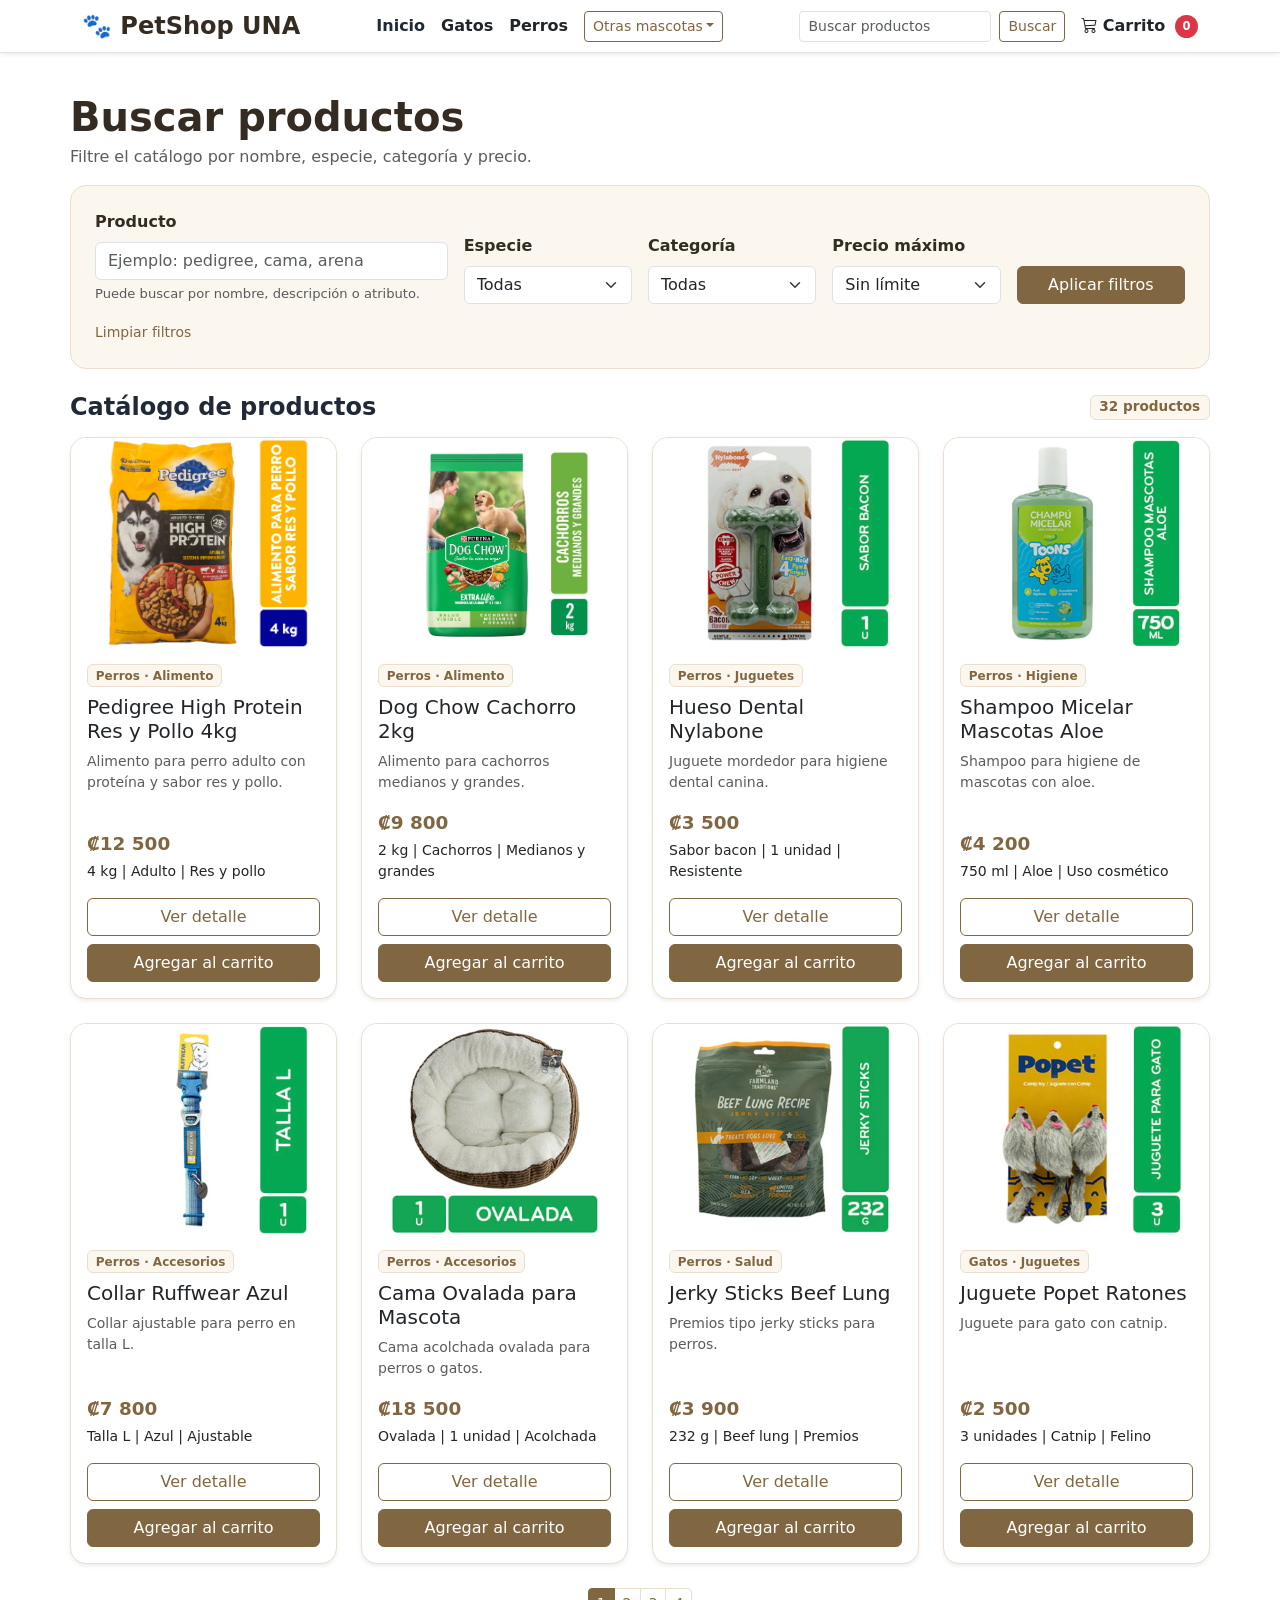
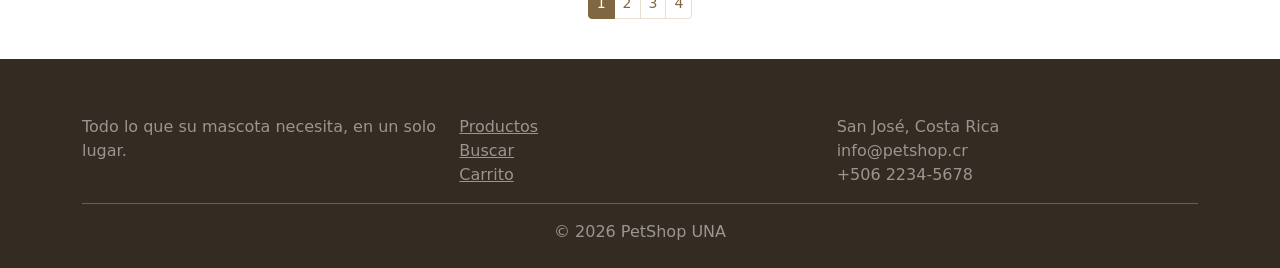
==== busqueda.html @ e930a2d9 "Add files via upload Create PetShop" ====
<!DOCTYPE html>
<html lang="es">
<head>
  <meta charset="utf-8">
  <meta name="viewport" content="width=device-width, initial-scale=1">
  <title>Búsqueda | PetShop UNA</title>
  <link href="https://cdn.jsdelivr.net/npm/bootstrap@5.3.3/dist/css/bootstrap.min.css" rel="stylesheet">
  <link href="assets/css/styles.css" rel="stylesheet">
  <link href="https://cdn.jsdelivr.net/npm/bootstrap-icons@1.11.3/font/bootstrap-icons.css" rel="stylesheet">
</head>
<body>
<header class="border-bottom bg-white sticky-top shadow-sm">
  <nav class="container py-2">
    <div class="d-flex align-items-center justify-content-between gap-3 flex-wrap">
      <a class="navbar-brand fw-bold fs-4 text-decoration-none" href="index.html">🐾 PetShop UNA</a>
      <div class="d-flex align-items-center gap-3 flex-wrap justify-content-center flex-grow-1">
        <a class="nav-link fw-semibold" href="index.html">Inicio</a>
        <a class="nav-link text-dark" href="productos.html?categoria=gatos">Gatos</a>
        <a class="nav-link text-dark" href="productos.html?categoria=perros">Perros</a>
        <div class="dropdown">
          <button class="btn btn-sm btn-outline-primary dropdown-toggle" type="button" data-bs-toggle="dropdown">Otras mascotas</button>
          <ul class="dropdown-menu">
            <li><a class="dropdown-item" href="productos.html?categoria=aves">Aves</a></li>
            <li><a class="dropdown-item" href="productos.html?categoria=peces">Peces</a></li>
            <li><a class="dropdown-item" href="productos.html?categoria=pequenas-especies">Pequeñas especies</a></li>
          </ul>
        </div>
      </div>
      <div class="d-flex align-items-center gap-3 flex-wrap">
        <form action="busqueda.html" method="get" class="d-flex">
          <input class="form-control form-control-sm me-2" name="q" type="search" placeholder="Buscar productos">
          <button class="btn btn-sm btn-outline-primary">Buscar</button>
        </form>
        <a class="nav-link text-dark position-relative" href="carrito.html">
          <i class="bi bi-cart3"></i> Carrito <span class="badge rounded-pill bg-danger cart-count">0</span>
        </a>
      </div>
    </div>
  </nav>
</header>

<main class="container section-space">
  <div class="mb-3">
    <h1 class="fw-bold mb-1">Buscar productos</h1>
    <p class="text-muted mb-0">
      Filtre el catálogo por nombre, especie, categoría y precio.
    </p>
  </div>

  <section class="search-panel rounded-4 p-3 p-md-4 mb-4">
    <form id="searchFilters" action="busqueda.html" method="get" class="row g-3 align-items-end">

      <div class="col-12 col-lg-4">
        <label for="q" class="form-label">Producto</label>
        <input id="q" class="form-control" type="search" name="q"
               placeholder="Ejemplo: pedigree, cama, arena">
        <div class="form-text">Puede buscar por nombre, descripción o atributo.</div>
      </div>

      <div class="col-12 col-md-6 col-lg-2">
        <label for="tipo" class="form-label">Especie</label>
        <select id="tipo" class="form-select" name="tipo">
          <option value="">Todas</option>
          <option value="perros">Perros</option>
          <option value="gatos">Gatos</option>
          <option value="aves">Aves</option>
          <option value="peces">Peces</option>
          <option value="pequenas-especies">Pequeñas especies</option>
        </select>
      </div>

      <div class="col-12 col-md-6 col-lg-2">
        <label for="categoria" class="form-label">Categoría</label>
        <select id="categoria" class="form-select" name="categoriaProducto">
          <option value="">Todas</option>
          <option value="alimento">Alimento</option>
          <option value="accesorios">Accesorios</option>
          <option value="juguetes">Juguetes</option>
          <option value="higiene">Higiene</option>
          <option value="salud">Salud</option>
        </select>
      </div>

      <div class="col-6 col-md-6 col-lg-2">
        <label for="precioMax" class="form-label">Precio máximo</label>
        <select id="precioMax" class="form-select" name="precioMax">
          <option value="">Sin límite</option>
          <option value="5000">Hasta ₡5.000</option>
          <option value="10000">Hasta ₡10.000</option>
          <option value="20000">Hasta ₡20.000</option>
          <option value="40000">Hasta ₡40.000</option>
        </select>
      </div>

      <div class="col-6 col-md-6 col-lg-2 d-grid">
        <button class="btn btn-primary" type="submit">
          Aplicar filtros
        </button>
      </div>

      <div class="col-12">
        <a href="busqueda.html" class="small text-decoration-none">Limpiar filtros</a>
      </div>
    </form>
  </section>

  <div class="d-flex justify-content-between align-items-center flex-wrap gap-2 mb-3">
    <h2 id="pageTitle" class="h4 fw-bold mb-0">Resultados simulados</h2>
    <span id="resultCount" class="badge badge-soft">0 productos</span>
  </div>

  <div id="productsGrid" class="row g-4"></div>
  <div id="paginationContainer" class="mt-4"></div>
</main>

<footer class="footer text-white mt-5 py-4">
  <div class="container">
    <div class="row g-3">
      <div class="col-md-4"><h5>PetShop UNA</h5><p class="text-white-50 mb-0">Todo lo que su mascota necesita, en un solo lugar.</p></div>
      <div class="col-md-4"><h5>Enlaces</h5><a class="d-block text-white-50" href="productos.html">Productos</a><a class="d-block text-white-50" href="busqueda.html">Buscar</a><a class="d-block text-white-50" href="carrito.html">Carrito</a></div>
      <div class="col-md-4"><h5>Contacto</h5><p class="text-white-50 mb-0">San José, Costa Rica<br>info@petshop.cr<br>+506 2234-5678</p></div>
    </div>
    <hr><p class="text-center text-white-50 mb-0">© 2026 PetShop UNA</p>
  </div>
</footer>

<div class="toast-container position-fixed bottom-0 end-0 p-3">
  <div id="liveToast" class="toast" role="alert">
    <div class="toast-header"><strong class="me-auto">PetShop UNA</strong><button type="button" class="btn-close" data-bs-dismiss="toast"></button></div>
    <div class="toast-body" id="toastMessage">Acción realizada correctamente.</div>
  </div>
</div>
<script src="https://cdn.jsdelivr.net/npm/bootstrap@5.3.3/dist/js/bootstrap.bundle.min.js"></script>
<script src="assets/js/app.js"></script>
</body>
</html>
---- assets/css/styles.css ----
:root{
  --ali-dark:#342b22;
  --ali-brown:#806741;
  --ali-gold:#b79a64;
  --ali-sand:#efe3cf;
  --ali-cream:#fbf7ef;
  --ali-line:#eadfce;
  --ali-success:#198754;
}
*{box-sizing:border-box}
body{background:#fff;color:#1f2937;font-family:system-ui,-apple-system,"Segoe UI",Roboto,Arial,sans-serif}
h1,h2,h3,h4,h5,.navbar-brand{color:var(--ali-dark)}
a{color:var(--ali-brown)}
.section-space{padding:2.5rem 0}
.nav-link{font-weight:600}
.nav-link:hover,.nav-link.active{color:var(--ali-gold)!important}
.btn-primary{background:var(--ali-brown);border-color:var(--ali-brown)}
.btn-primary:hover{background:var(--ali-dark);border-color:var(--ali-dark)}
.btn-outline-primary{border-color:var(--ali-brown);color:var(--ali-brown)}
.btn-outline-primary:hover{background:var(--ali-brown);border-color:var(--ali-brown);color:#fff}
.hero{background:linear-gradient(135deg,var(--ali-cream),#fff);border:1px solid var(--ali-line)}
.badge-soft{background:var(--ali-cream);color:var(--ali-brown);border:1px solid var(--ali-line)}
.category-card{display:block;text-align:center;text-decoration:none;color:var(--ali-dark);background:#fff;border:1px solid var(--ali-line);border-radius:1rem;padding:1rem;height:100%;box-shadow:0 8px 20px rgba(52,43,34,.06);transition:.2s}
.category-card:hover{transform:translateY(-3px);box-shadow:0 12px 24px rgba(52,43,34,.1);color:var(--ali-brown)}
.category-card img{height:120px;width:100%;object-fit:contain;margin-bottom:.75rem}
.product-card{border:1px solid var(--ali-line)!important;border-radius:1rem;overflow:hidden}
.product-img{height:210px;object-fit:contain;background:#fff}
.product-card .card-body{padding:1rem}
.price{color:var(--ali-brown);font-size:1.15rem;font-weight:800}
.cart-item{border:1px solid var(--ali-line);border-radius:1rem;background:#fff;box-shadow:0 8px 20px rgba(52,43,34,.06)}
.cart-img{width:170px;height:135px;object-fit:contain;background:var(--ali-cream);border-radius:.75rem}
.qty-btn{width:46px;height:42px;font-size:1.25rem;line-height:1}
.qty-value{min-width:60px;height:42px;display:inline-flex;align-items:center;justify-content:center;border-top:1px solid #ced4da;border-bottom:1px solid #ced4da}
.delete-btn{font-size:.9rem;color:#6c757d;text-decoration:underline;background:none;border:0;padding:0}
.delete-btn:hover{color:#b02a37}
.summary-card{border:1px solid var(--ali-line);border-radius:1rem;overflow:hidden;box-shadow:0 8px 20px rgba(52,43,34,.08)}
.summary-header,.checkout-header{background:var(--ali-brown);color:#fff}
.summary-line{display:flex;justify-content:space-between;gap:1rem;font-size:.95rem}
.summary-product{border-bottom:1px dashed var(--ali-line);padding:.5rem 0}
.form-card{border:1px solid var(--ali-line);border-radius:1rem;overflow:hidden;box-shadow:0 8px 20px rgba(52,43,34,.06)}
.form-text{font-size:.85rem}
.pagination .page-link{color:var(--ali-brown)}
.pagination .active .page-link{background:var(--ali-brown);border-color:var(--ali-brown)}
.footer{background:var(--ali-dark)}
.alert-pet{background:var(--ali-cream);border:1px solid var(--ali-line);color:var(--ali-dark)}
@media(max-width:768px){
  .cart-img{width:100%;height:180px}
  .cart-item .row{gap:.75rem}
  .section-space{padding:1.75rem 0}
}


/* --- Corrección carrito responsive --- */
.cart-item{
  overflow:hidden;
}

.cart-product-img-wrap{
  width:100%;
  background:var(--ali-cream);
  border-radius:.85rem;
  border:1px solid var(--ali-line);
  display:flex;
  align-items:center;
  justify-content:center;
  padding:.5rem;
}

.cart-img{
  width:100%;
  max-width:150px;
  height:125px;
  object-fit:contain;
  display:block;
  background:transparent;
  border-radius:.5rem;
}

.cart-title{
  line-height:1.25;
  margin-bottom:.35rem;
}

.cart-description{
  line-height:1.35;
  margin-bottom:.4rem;
}

.cart-total-price{
  white-space:nowrap;
}

.cart-actions{
  min-width:160px;
}

.summary-product{
  display:flex;
  justify-content:space-between;
  align-items:flex-start;
  gap:.75rem;
  padding:.65rem 0;
  border-bottom:1px dashed var(--ali-line);
}

.summary-product-name{
  font-weight:700;
  line-height:1.25;
  color:var(--ali-dark);
}

.summary-product-meta{
  font-size:.82rem;
  color:#6c757d;
}

.summary-product-total{
  font-weight:800;
  color:var(--ali-brown);
  white-space:nowrap;
}

.summary-totals{
  margin-top:.75rem;
}

@media(max-width:991.98px){
  .summary-card{
    position:static!important;
  }
}

@media(max-width:767.98px){
  .cart-item{
    padding:1rem!important;
  }

  .cart-product-img-wrap{
    margin-bottom:.75rem;
  }

  .cart-img{
    max-width:190px;
    height:160px;
  }

  .cart-actions{
    width:100%;
  }

  .cart-actions .d-inline-flex{
    width:100%;
  }

  .qty-btn{
    flex:0 0 52px;
  }

  .qty-value{
    flex:1;
  }

  .cart-total-block{
    display:flex;
    justify-content:space-between;
    align-items:center;
    border-top:1px solid var(--ali-line);
    padding-top:.75rem;
    margin-top:.75rem;
  }

  .delete-btn{
    margin-top:.75rem;
  }
}

@media(max-width:575.98px){
  .summary-product{
    flex-direction:column;
    gap:.25rem;
  }

  .summary-product-total{
    align-self:flex-end;
  }
}


/* Corrección contador navbar */
.cart-count{
  display:inline-flex;
  align-items:center;
  justify-content:center;
  min-width:1.45rem;
  height:1.45rem;
  font-size:.72rem;
  vertical-align:middle;
  margin-left:.25rem;
}


/* --- Corrección resumen checkout --- */
.checkout-summary-list{
  max-height:420px;
  overflow:auto;
  padding-right:.25rem;
}

.checkout-summary-item{
  display:flex;
  justify-content:space-between;
  align-items:flex-start;
  gap:.75rem;
  padding:.75rem 0;
  border-bottom:1px dashed var(--ali-line);
}

.checkout-summary-img{
  width:54px;
  height:54px;
  object-fit:contain;
  background:var(--ali-cream);
  border:1px solid var(--ali-line);
  border-radius:.6rem;
  flex:0 0 auto;
}

.checkout-summary-item .summary-product-name{
  font-size:.92rem;
}

.checkout-summary-item .summary-product-total{
  font-size:.95rem;
  min-width:72px;
  text-align:right;
}

@media(max-width:991.98px){
  .checkout-summary-list{
    max-height:none;
    overflow:visible;
  }
}

@media(max-width:575.98px){
  .checkout-summary-item{
    flex-direction:column;
  }

  .checkout-summary-item .summary-product-total{
    width:100%;
    text-align:right;
  }
}


/* --- Checkout mobile optimizado --- */
.checkout-summary-card{
  top:5.25rem;
}

.checkout-form .form-card{
  margin-bottom:1rem;
}

.checkout-actions{
  margin-top:.5rem;
}

@media(max-width:991.98px){
  .checkout-summary-card{
    position:static!important;
  }

  .checkout-summary-card .summary-header,
  .form-card .checkout-header{
    padding:.85rem 1rem!important;
  }

  .checkout-summary-card h4,
  .form-card h4{
    font-size:1.05rem;
  }
}

@media(max-width:767.98px){
  main.container.section-space{
    padding-top:1.25rem;
    padding-bottom:1.5rem;
  }

  .checkout-form .form-card,
  .checkout-summary-card{
    border-radius:.85rem;
  }

  .checkout-form label{
    font-weight:600;
  }

  .checkout-form .form-control,
  .checkout-form .form-select{
    min-height:44px;
  }

  .checkout-actions .btn{
    width:100%;
  }

  .summary-line{
    font-size:.95rem;
  }
}

@media(max-width:575.98px){
  .checkout-summary-list{
    max-height:none;
  }

  .checkout-summary-item{
    padding:.65rem 0;
  }

  .summary-product-name{
    font-size:.9rem;
  }

  .summary-product-meta{
    font-size:.78rem;
  }

  .checkout-actions{
    position:sticky;
    bottom:0;
    background:#fff;
    padding:.75rem 0;
    border-top:1px solid var(--ali-line);
    z-index:10;
  }
}


/* --- Ajustes UX V20 --- */
html,
body{
  min-height:100%;
}

body{
  min-height:100vh;
  display:flex;
  flex-direction:column;
}

main{
  flex:1 0 auto;
}

.footer{
  margin-top:auto!important;
}

.hero{
  padding-top:2rem!important;
  padding-bottom:2rem!important;
}

@media(max-width:767.98px){
  .hero{
    padding:1.25rem!important;
  }

  .hero .display-5{
    font-size:2rem;
  }
}


/* --- Mejoras V21: formularios y paginación --- */
.offer-strip{
  display:inline-flex;
  align-items:center;
  gap:.4rem;
  background:var(--ali-cream);
  border:1px solid var(--ali-line);
  color:var(--ali-dark);
  padding:.65rem .85rem;
  border-radius:999px;
  font-size:.95rem;
}

fieldset{
  margin:0;
}

.form-label{
  font-weight:600;
}

.form-card .form-text{
  color:#6c757d;
}

.pagination .page-link{
  border-color:var(--ali-line);
}

.pagination .page-item.active .page-link{
  background:var(--ali-brown);
  border-color:var(--ali-brown);
  color:#fff;
}

.checkout-summary-list{
  max-height:none;
  overflow:visible;
}

.checkout-summary-img{
  display:none!important;
}

@media(max-width:575.98px){
  .offer-strip{
    border-radius:.85rem;
    width:100%;
  }

  #paginationContainer .pagination{
    flex-wrap:wrap;
    gap:.25rem;
  }
}


/* --- V22: portada y validaciones de formulario --- */
.hero-image-wrapper{
  position:relative;
  background:linear-gradient(135deg, var(--ali-cream), #fff);
  border-radius:1.5rem;
  overflow:hidden;
  min-height:320px;
  display:flex;
  align-items:flex-end;
  justify-content:center;
}

.hero-pet-img{
  max-height:430px;
  width:auto;
  object-fit:contain;
  filter:drop-shadow(0 18px 28px rgba(52,43,34,.16));
}

.was-validated .form-control:invalid,
.was-validated .form-select:invalid,
.was-validated .form-check-input:invalid{
  border-color:#dc3545;
}

.was-validated .form-control:valid,
.was-validated .form-select:valid{
  border-color:#198754;
}

.checkout-form .invalid-feedback{
  font-size:.82rem;
}

@media(max-width:991.98px){
  .hero-image-wrapper{
    min-height:260px;
  }

  .hero-pet-img{
    max-height:320px;
  }
}

@media(max-width:575.98px){
  .hero-image-wrapper{
    min-height:220px;
  }

  .hero-pet-img{
    max-height:270px;
  }
}


/* --- V23: búsqueda y filtros simples --- */
.search-panel{
  background:var(--ali-cream);
  border:1px solid var(--ali-line);
}

.search-panel .form-label{
  font-weight:700;
  color:var(--ali-dark);
}

.search-panel .form-text{
  font-size:.82rem;
}

#resultCount{
  font-size:.85rem;
}

@media(max-width:575.98px){
  .search-panel{
    padding:1rem!important;
  }

  .search-panel .btn{
    width:100%;
  }
}
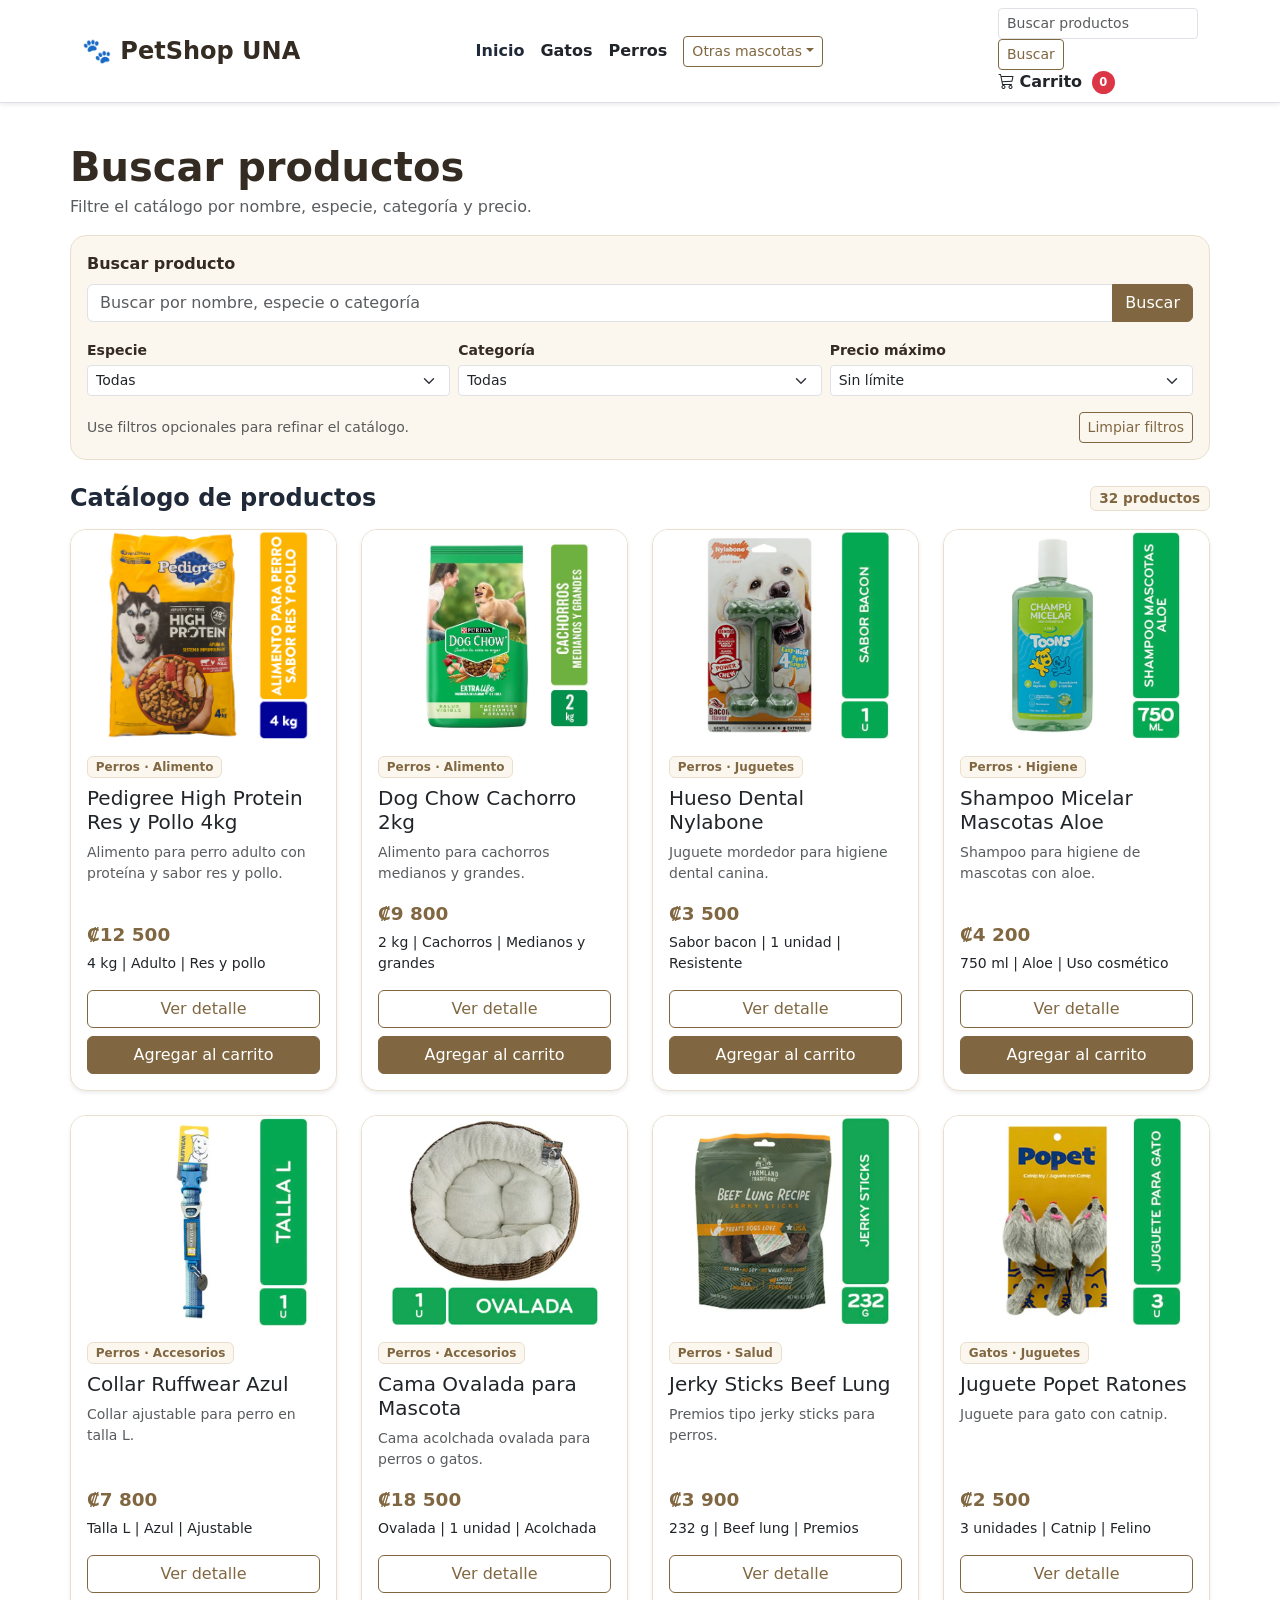
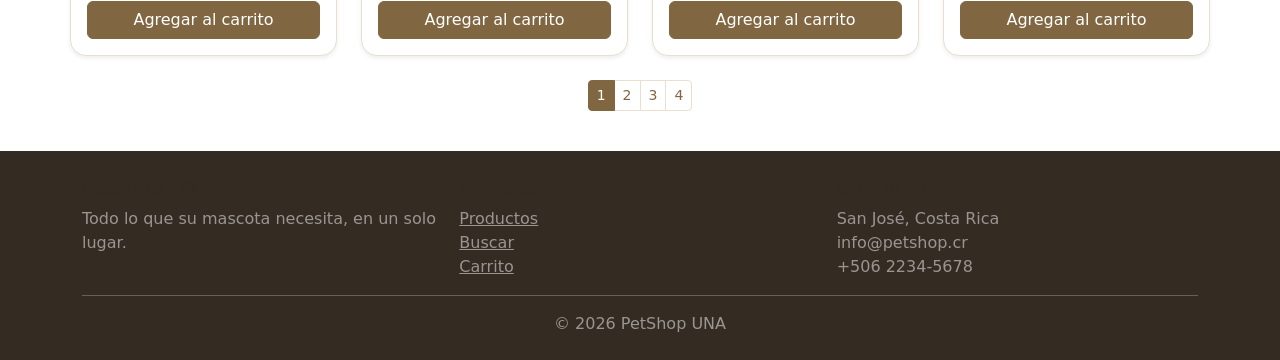
==== commit 3fec03c4: "Refactor header and search form in busqueda.html" ====
--- a/busqueda.html
+++ b/busqueda.html
@@ -1,5 +1,6 @@
 <!DOCTYPE html>
 <html lang="es">
+
 <head>
   <meta charset="utf-8">
   <meta name="viewport" content="width=device-width, initial-scale=1">
@@ -8,129 +9,154 @@
   <link href="assets/css/styles.css" rel="stylesheet">
   <link href="https://cdn.jsdelivr.net/npm/bootstrap-icons@1.11.3/font/bootstrap-icons.css" rel="stylesheet">
 </head>
+
 <body>
-<header class="border-bottom bg-white sticky-top shadow-sm">
-  <nav class="container py-2">
-    <div class="d-flex align-items-center justify-content-between gap-3 flex-wrap">
-      <a class="navbar-brand fw-bold fs-4 text-decoration-none" href="index.html">🐾 PetShop UNA</a>
-      <div class="d-flex align-items-center gap-3 flex-wrap justify-content-center flex-grow-1">
-        <a class="nav-link fw-semibold" href="index.html">Inicio</a>
-        <a class="nav-link text-dark" href="productos.html?categoria=gatos">Gatos</a>
-        <a class="nav-link text-dark" href="productos.html?categoria=perros">Perros</a>
-        <div class="dropdown">
-          <button class="btn btn-sm btn-outline-primary dropdown-toggle" type="button" data-bs-toggle="dropdown">Otras mascotas</button>
-          <ul class="dropdown-menu">
-            <li><a class="dropdown-item" href="productos.html?categoria=aves">Aves</a></li>
-            <li><a class="dropdown-item" href="productos.html?categoria=peces">Peces</a></li>
-            <li><a class="dropdown-item" href="productos.html?categoria=pequenas-especies">Pequeñas especies</a></li>
-          </ul>
+  <header class="border-bottom bg-white sticky-top shadow-sm">
+    <nav class="container py-2">
+      <div class="d-flex align-items-center justify-content-between gap-3 flex-wrap">
+        <a class="navbar-brand fw-bold fs-4 text-decoration-none" href="index.html">🐾 PetShop UNA</a>
+        <div class="d-flex align-items-center gap-3 flex-wrap justify-content-center flex-grow-1">
+          <a class="nav-link fw-semibold" href="index.html">Inicio</a>
+          <a class="nav-link text-dark" href="productos.html?categoria=gatos">Gatos</a>
+          <a class="nav-link text-dark" href="productos.html?categoria=perros">Perros</a>
+          <div class="dropdown">
+            <button class="btn btn-sm btn-outline-primary dropdown-toggle" type="button" data-bs-toggle="dropdown">Otras
+              mascotas</button>
+            <ul class="dropdown-menu">
+              <li><a class="dropdown-item" href="productos.html?categoria=aves">Aves</a></li>
+              <li><a class="dropdown-item" href="productos.html?categoria=peces">Peces</a></li>
+              <li><a class="dropdown-item" href="productos.html?categoria=pequenas-especies">Pequeñas especies</a></li>
+            </ul>
+          </div>
+        </div>
+        <div class="navbar-actions">
+          <form action="busqueda.html" method="get" class="search-form">
+            <input class="form-control form-control-sm me-2" name="q" type="search" placeholder="Buscar productos">
+            <button class="btn btn-sm btn-outline-primary">Buscar</button>
+          </form>
+          <a class="nav-link text-dark position-relative cart-link" href="carrito.html">
+            <i class="bi bi-cart3"></i>
+            <span class="cart-text">Carrito</span>
+            <span class="badge rounded-pill bg-danger cart-count">0</span>
+          </a>
         </div>
       </div>
-      <div class="d-flex align-items-center gap-3 flex-wrap">
-        <form action="busqueda.html" method="get" class="d-flex">
-          <input class="form-control form-control-sm me-2" name="q" type="search" placeholder="Buscar productos">
-          <button class="btn btn-sm btn-outline-primary">Buscar</button>
-        </form>
-        <a class="nav-link text-dark position-relative" href="carrito.html">
-          <i class="bi bi-cart3"></i> Carrito <span class="badge rounded-pill bg-danger cart-count">0</span>
-        </a>
+    </nav>
+  </header>
+
+  <main class="container section-space">
+    <div class="mb-3">
+      <h1 class="fw-bold mb-1">Buscar productos</h1>
+      <p class="text-muted mb-0">
+        Filtre el catálogo por nombre, especie, categoría y precio.
+      </p>
+    </div>
+
+    <section class="search-panel rounded-4 p-3 mb-4">
+      <form id="searchFilters" action="busqueda.html" method="get">
+
+        <label for="q" class="form-label fw-semibold">Buscar producto</label>
+
+        <div class="input-group mb-3">
+          <input id="q" class="form-control" type="search" name="q"
+            placeholder="Buscar por nombre, especie o categoría">
+          <button class="btn btn-primary" type="submit">
+            Buscar
+          </button>
+        </div>
+
+        <div class="row g-2 align-items-end">
+
+          <div class="col-12 col-md-4">
+            <label for="tipo" class="form-label small mb-1">Especie</label>
+            <select id="tipo" class="form-select form-select-sm" name="tipo">
+              <option value="">Todas</option>
+              <option value="perros">Perros</option>
+              <option value="gatos">Gatos</option>
+              <option value="aves">Aves</option>
+              <option value="peces">Peces</option>
+              <option value="pequenas-especies">Pequeñas especies</option>
+            </select>
+          </div>
+
+          <div class="col-12 col-md-4">
+            <label for="categoria" class="form-label small mb-1">Categoría</label>
+            <select id="categoria" class="form-select form-select-sm" name="categoriaProducto">
+              <option value="">Todas</option>
+              <option value="alimento">Alimento</option>
+              <option value="accesorios">Accesorios</option>
+              <option value="juguetes">Juguetes</option>
+              <option value="higiene">Higiene</option>
+              <option value="salud">Salud</option>
+            </select>
+          </div>
+
+          <div class="col-12 col-md-4">
+            <label for="precioMax" class="form-label small mb-1">Precio máximo</label>
+            <select id="precioMax" class="form-select form-select-sm" name="precioMax">
+              <option value="">Sin límite</option>
+              <option value="5000">Hasta ₡5.000</option>
+              <option value="10000">Hasta ₡10.000</option>
+              <option value="20000">Hasta ₡20.000</option>
+              <option value="40000">Hasta ₡40.000</option>
+            </select>
+          </div>
+
+        </div>
+
+        <div class="d-flex justify-content-between align-items-center flex-wrap gap-2 mt-3">
+          <small class="text-muted">
+            Use filtros opcionales para refinar el catálogo.
+          </small>
+
+          <a href="busqueda.html" class="btn btn-sm btn-outline-primary">
+            Limpiar filtros
+          </a>
+        </div>
+
+      </form>
+    </section>
+
+    <div class="d-flex justify-content-between align-items-center flex-wrap gap-2 mb-3">
+      <h2 id="pageTitle" class="h4 fw-bold mb-0">Resultados simulados</h2>
+      <span id="resultCount" class="badge badge-soft">0 productos</span>
+    </div>
+
+    <div id="productsGrid" class="row g-4"></div>
+    <div id="paginationContainer" class="mt-4"></div>
+  </main>
+
+  <footer class="footer text-white mt-5 py-4">
+    <div class="container">
+      <div class="row g-3">
+        <div class="col-md-4">
+          <h5>PetShop UNA</h5>
+          <p class="text-white-50 mb-0">Todo lo que su mascota necesita, en un solo lugar.</p>
+        </div>
+        <div class="col-md-4">
+          <h5>Enlaces</h5><a class="d-block text-white-50" href="productos.html">Productos</a><a
+            class="d-block text-white-50" href="busqueda.html">Buscar</a><a class="d-block text-white-50"
+            href="carrito.html">Carrito</a>
+        </div>
+        <div class="col-md-4">
+          <h5>Contacto</h5>
+          <p class="text-white-50 mb-0">San José, Costa Rica<br>info@petshop.cr<br>+506 2234-5678</p>
+        </div>
       </div>
+      <hr>
+      <p class="text-center text-white-50 mb-0">© 2026 PetShop UNA</p>
     </div>
-  </nav>
-</header>
+  </footer>
 
-<main class="container section-space">
-  <div class="mb-3">
-    <h1 class="fw-bold mb-1">Buscar productos</h1>
-    <p class="text-muted mb-0">
-      Filtre el catálogo por nombre, especie, categoría y precio.
-    </p>
+  <div class="toast-container position-fixed bottom-0 end-0 p-3">
+    <div id="liveToast" class="toast" role="alert">
+      <div class="toast-header"><strong class="me-auto">PetShop UNA</strong><button type="button" class="btn-close"
+          data-bs-dismiss="toast"></button></div>
+      <div class="toast-body" id="toastMessage">Acción realizada correctamente.</div>
+    </div>
   </div>
+  <script src="https://cdn.jsdelivr.net/npm/bootstrap@5.3.3/dist/js/bootstrap.bundle.min.js"></script>
+  <script src="assets/js/app.js"></script>
+</body>
 
-  <section class="search-panel rounded-4 p-3 p-md-4 mb-4">
-    <form id="searchFilters" action="busqueda.html" method="get" class="row g-3 align-items-end">
-
-      <div class="col-12 col-lg-4">
-        <label for="q" class="form-label">Producto</label>
-        <input id="q" class="form-control" type="search" name="q"
-               placeholder="Ejemplo: pedigree, cama, arena">
-        <div class="form-text">Puede buscar por nombre, descripción o atributo.</div>
-      </div>
-
-      <div class="col-12 col-md-6 col-lg-2">
-        <label for="tipo" class="form-label">Especie</label>
-        <select id="tipo" class="form-select" name="tipo">
-          <option value="">Todas</option>
-          <option value="perros">Perros</option>
-          <option value="gatos">Gatos</option>
-          <option value="aves">Aves</option>
-          <option value="peces">Peces</option>
-          <option value="pequenas-especies">Pequeñas especies</option>
-        </select>
-      </div>
-
-      <div class="col-12 col-md-6 col-lg-2">
-        <label for="categoria" class="form-label">Categoría</label>
-        <select id="categoria" class="form-select" name="categoriaProducto">
-          <option value="">Todas</option>
-          <option value="alimento">Alimento</option>
-          <option value="accesorios">Accesorios</option>
-          <option value="juguetes">Juguetes</option>
-          <option value="higiene">Higiene</option>
-          <option value="salud">Salud</option>
-        </select>
-      </div>
-
-      <div class="col-6 col-md-6 col-lg-2">
-        <label for="precioMax" class="form-label">Precio máximo</label>
-        <select id="precioMax" class="form-select" name="precioMax">
-          <option value="">Sin límite</option>
-          <option value="5000">Hasta ₡5.000</option>
-          <option value="10000">Hasta ₡10.000</option>
-          <option value="20000">Hasta ₡20.000</option>
-          <option value="40000">Hasta ₡40.000</option>
-        </select>
-      </div>
-
-      <div class="col-6 col-md-6 col-lg-2 d-grid">
-        <button class="btn btn-primary" type="submit">
-          Aplicar filtros
-        </button>
-      </div>
-
-      <div class="col-12">
-        <a href="busqueda.html" class="small text-decoration-none">Limpiar filtros</a>
-      </div>
-    </form>
-  </section>
-
-  <div class="d-flex justify-content-between align-items-center flex-wrap gap-2 mb-3">
-    <h2 id="pageTitle" class="h4 fw-bold mb-0">Resultados simulados</h2>
-    <span id="resultCount" class="badge badge-soft">0 productos</span>
-  </div>
-
-  <div id="productsGrid" class="row g-4"></div>
-  <div id="paginationContainer" class="mt-4"></div>
-</main>
-
-<footer class="footer text-white mt-5 py-4">
-  <div class="container">
-    <div class="row g-3">
-      <div class="col-md-4"><h5>PetShop UNA</h5><p class="text-white-50 mb-0">Todo lo que su mascota necesita, en un solo lugar.</p></div>
-      <div class="col-md-4"><h5>Enlaces</h5><a class="d-block text-white-50" href="productos.html">Productos</a><a class="d-block text-white-50" href="busqueda.html">Buscar</a><a class="d-block text-white-50" href="carrito.html">Carrito</a></div>
-      <div class="col-md-4"><h5>Contacto</h5><p class="text-white-50 mb-0">San José, Costa Rica<br>info@petshop.cr<br>+506 2234-5678</p></div>
-    </div>
-    <hr><p class="text-center text-white-50 mb-0">© 2026 PetShop UNA</p>
-  </div>
-</footer>
-
-<div class="toast-container position-fixed bottom-0 end-0 p-3">
-  <div id="liveToast" class="toast" role="alert">
-    <div class="toast-header"><strong class="me-auto">PetShop UNA</strong><button type="button" class="btn-close" data-bs-dismiss="toast"></button></div>
-    <div class="toast-body" id="toastMessage">Acción realizada correctamente.</div>
-  </div>
-</div>
-<script src="https://cdn.jsdelivr.net/npm/bootstrap@5.3.3/dist/js/bootstrap.bundle.min.js"></script>
-<script src="assets/js/app.js"></script>
-</body>
 </html>
--- a/assets/css/styles.css
+++ b/assets/css/styles.css
@@ -517,3 +517,32 @@
     width:100%;
   }
 }
+.category-scroll{
+  display:grid;
+  grid-template-columns:repeat(5, 1fr);
+  gap:1rem;
+}
+
+@media(max-width:767.98px){
+  .category-scroll{
+    display:flex;
+    overflow-x:auto;
+    gap:.75rem;
+    padding-bottom:.75rem;
+    scroll-snap-type:x mandatory;
+  }
+
+  .category-scroll .category-card{
+    min-width:150px;
+    scroll-snap-align:start;
+  }
+
+  .category-scroll::-webkit-scrollbar{
+    height:6px;
+  }
+
+  .category-scroll::-webkit-scrollbar-thumb{
+    background:var(--ali-line);
+    border-radius:999px;
+  }
+}
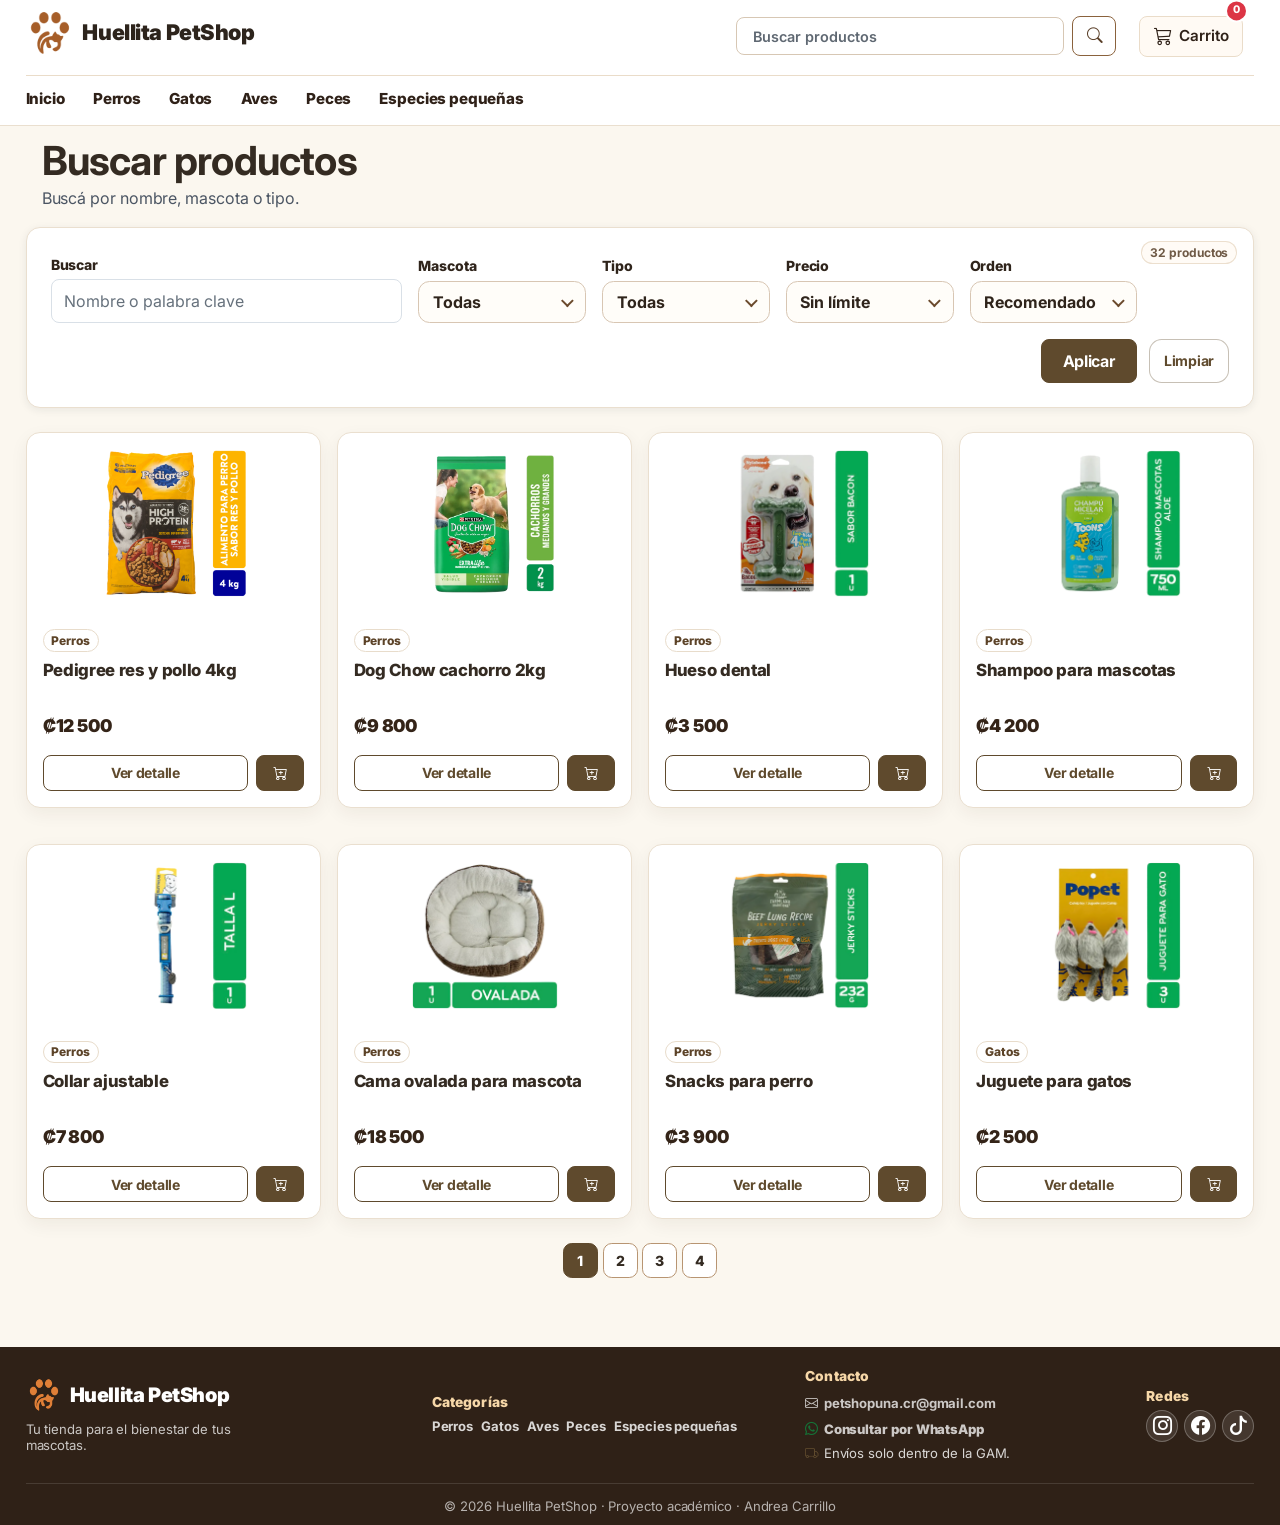
==== commit 866ff00f: "actualizacion de .htmls" ====
--- a/busqueda.html
+++ b/busqueda.html
@@ -4,159 +4,105 @@
 <head>
   <meta charset="utf-8">
   <meta name="viewport" content="width=device-width, initial-scale=1">
-  <title>Búsqueda | PetShop UNA</title>
+  <title>Buscar productos | Huellita PetShop</title>
   <link href="https://cdn.jsdelivr.net/npm/bootstrap@5.3.3/dist/css/bootstrap.min.css" rel="stylesheet">
+  <link href="https://cdn.jsdelivr.net/npm/bootstrap-icons@1.11.3/font/bootstrap-icons.css" rel="stylesheet">
   <link href="assets/css/styles.css" rel="stylesheet">
-  <link href="https://cdn.jsdelivr.net/npm/bootstrap-icons@1.11.3/font/bootstrap-icons.css" rel="stylesheet">
+  <link rel="icon" type="image/png" href="assets/img/favicon-petshop.png">
 </head>
 
-<body>
-  <header class="border-bottom bg-white sticky-top shadow-sm">
-    <nav class="container py-2">
-      <div class="d-flex align-items-center justify-content-between gap-3 flex-wrap">
-        <a class="navbar-brand fw-bold fs-4 text-decoration-none" href="index.html">🐾 PetShop UNA</a>
-        <div class="d-flex align-items-center gap-3 flex-wrap justify-content-center flex-grow-1">
-          <a class="nav-link fw-semibold" href="index.html">Inicio</a>
-          <a class="nav-link text-dark" href="productos.html?categoria=gatos">Gatos</a>
-          <a class="nav-link text-dark" href="productos.html?categoria=perros">Perros</a>
-          <div class="dropdown">
-            <button class="btn btn-sm btn-outline-primary dropdown-toggle" type="button" data-bs-toggle="dropdown">Otras
-              mascotas</button>
-            <ul class="dropdown-menu">
-              <li><a class="dropdown-item" href="productos.html?categoria=aves">Aves</a></li>
-              <li><a class="dropdown-item" href="productos.html?categoria=peces">Peces</a></li>
-              <li><a class="dropdown-item" href="productos.html?categoria=pequenas-especies">Pequeñas especies</a></li>
-            </ul>
+<body class="pagina-interna">
+    <!-- Página: busqueda.html -->
+  <div data-component="site-header"></div>
+  <main class="container section-space">
+    <div class="mb-3 encabezado-pagina">
+      <h1 class="fw-bold mb-1">Buscar productos</h1>
+      <p class="text-muted mb-0">Buscá por nombre, mascota o tipo.</p>
+    </div>
+    <section aria-labelledby="searchPanelTitle" class="search-panel rounded-4 p-3 p-md-4 mb-4">
+      <h2 class="visually-hidden" id="searchPanelTitle">Búsqueda y filtros</h2>
+      <form action="busqueda.html" id="searchFilters" method="get">
+        <div class="search-panel-head">
+          <span class="badge badge-soft" id="resultCount">0 productos</span>
+          <button aria-controls="searchFiltersCollapse" aria-expanded="false"
+            class="btn btn-outline-primary filter-toggle-btn d-lg-none" data-bs-target="#searchFiltersCollapse"
+            data-bs-toggle="collapse" type="button">
+            <i aria-hidden="true" class="bi bi-sliders"></i>
+            Filtros
+          </button>
+        </div>
+        <div class="collapse filter-collapse mt-3 d-lg-block" id="searchFiltersCollapse">
+          <div class="search-filter-stack row g-3 align-items-end">
+            <div class="col-12 col-lg-4">
+              <label class="form-label small mb-1" for="q">Buscar</label>
+              <input class="form-control" id="q" name="q" placeholder="Nombre o palabra clave" type="search" />
+            </div>
+            <div class="col-12 col-sm-6 col-lg-2">
+              <label class="form-label small mb-1" for="tipo">Mascota</label>
+              <select class="form-select form-select-sm" id="tipo" name="tipo">
+                <option value="">Todas</option>
+                <option value="perros">Perros</option>
+                <option value="gatos">Gatos</option>
+                <option value="aves">Aves</option>
+                <option value="peces">Peces</option>
+                <option value="roedores">Especies pequeñas</option>
+              </select>
+            </div>
+            <div class="col-12 col-sm-6 col-lg-2">
+              <label class="form-label small mb-1" for="categoria">Tipo</label>
+              <select class="form-select form-select-sm" id="categoria" name="categoriaProducto">
+                <option value="">Todas</option>
+                <option value="alimento">Alimento</option>
+                <option value="accesorios">Accesorios</option>
+                <option value="juguetes">Juguetes</option>
+                <option value="higiene">Higiene</option>
+                <option value="salud">Salud</option>
+              </select>
+            </div>
+            <div class="col-12 col-sm-6 col-lg-2">
+              <label class="form-label small mb-1" for="precioMax">Precio</label>
+              <select class="form-select form-select-sm" id="precioMax" name="precioMax">
+                <option value="">Sin límite</option>
+                <option value="5000">Hasta ₡5.000</option>
+                <option value="10000">Hasta ₡10.000</option>
+                <option value="20000">Hasta ₡20.000</option>
+                <option value="40000">Hasta ₡40.000</option>
+              </select>
+            </div>
+            <div class="col-12 col-sm-6 col-lg-2">
+              <label class="form-label small mb-1" for="orden">Orden</label>
+              <select class="form-select form-select-sm" id="orden" name="orden">
+                <option value="recomendado">Recomendado</option>
+                <option value="precio-asc">Precio menor</option>
+                <option value="precio-desc">Precio mayor</option>
+                <option value="nombre-asc">Nombre A-Z</option>
+              </select>
+            </div>
+          </div>
+          <div class="search-filter-actions">
+            <button class="btn btn-primary search-apply-btn" type="submit">Aplicar</button>
+            <a class="btn search-clear-btn" href="busqueda.html">Limpiar</a>
           </div>
         </div>
-        <div class="navbar-actions">
-          <form action="busqueda.html" method="get" class="search-form">
-            <input class="form-control form-control-sm me-2" name="q" type="search" placeholder="Buscar productos">
-            <button class="btn btn-sm btn-outline-primary">Buscar</button>
-          </form>
-          <a class="nav-link text-dark position-relative cart-link" href="carrito.html">
-            <i class="bi bi-cart3"></i>
-            <span class="cart-text">Carrito</span>
-            <span class="badge rounded-pill bg-danger cart-count">0</span>
-          </a>
-        </div>
-      </div>
-    </nav>
-  </header>
-
-  <main class="container section-space">
-    <div class="mb-3">
-      <h1 class="fw-bold mb-1">Buscar productos</h1>
-      <p class="text-muted mb-0">
-        Filtre el catálogo por nombre, especie, categoría y precio.
-      </p>
-    </div>
-
-    <section class="search-panel rounded-4 p-3 mb-4">
-      <form id="searchFilters" action="busqueda.html" method="get">
-
-        <label for="q" class="form-label fw-semibold">Buscar producto</label>
-
-        <div class="input-group mb-3">
-          <input id="q" class="form-control" type="search" name="q"
-            placeholder="Buscar por nombre, especie o categoría">
-          <button class="btn btn-primary" type="submit">
-            Buscar
-          </button>
-        </div>
-
-        <div class="row g-2 align-items-end">
-
-          <div class="col-12 col-md-4">
-            <label for="tipo" class="form-label small mb-1">Especie</label>
-            <select id="tipo" class="form-select form-select-sm" name="tipo">
-              <option value="">Todas</option>
-              <option value="perros">Perros</option>
-              <option value="gatos">Gatos</option>
-              <option value="aves">Aves</option>
-              <option value="peces">Peces</option>
-              <option value="pequenas-especies">Pequeñas especies</option>
-            </select>
-          </div>
-
-          <div class="col-12 col-md-4">
-            <label for="categoria" class="form-label small mb-1">Categoría</label>
-            <select id="categoria" class="form-select form-select-sm" name="categoriaProducto">
-              <option value="">Todas</option>
-              <option value="alimento">Alimento</option>
-              <option value="accesorios">Accesorios</option>
-              <option value="juguetes">Juguetes</option>
-              <option value="higiene">Higiene</option>
-              <option value="salud">Salud</option>
-            </select>
-          </div>
-
-          <div class="col-12 col-md-4">
-            <label for="precioMax" class="form-label small mb-1">Precio máximo</label>
-            <select id="precioMax" class="form-select form-select-sm" name="precioMax">
-              <option value="">Sin límite</option>
-              <option value="5000">Hasta ₡5.000</option>
-              <option value="10000">Hasta ₡10.000</option>
-              <option value="20000">Hasta ₡20.000</option>
-              <option value="40000">Hasta ₡40.000</option>
-            </select>
-          </div>
-
-        </div>
-
-        <div class="d-flex justify-content-between align-items-center flex-wrap gap-2 mt-3">
-          <small class="text-muted">
-            Use filtros opcionales para refinar el catálogo.
-          </small>
-
-          <a href="busqueda.html" class="btn btn-sm btn-outline-primary">
-            Limpiar filtros
-          </a>
-        </div>
-
       </form>
     </section>
-
-    <div class="d-flex justify-content-between align-items-center flex-wrap gap-2 mb-3">
-      <h2 id="pageTitle" class="h4 fw-bold mb-0">Resultados simulados</h2>
-      <span id="resultCount" class="badge badge-soft">0 productos</span>
-    </div>
-
-    <div id="productsGrid" class="row g-4"></div>
-    <div id="paginationContainer" class="mt-4"></div>
+    <h2 class="visually-hidden" id="pageTitle">Resultados simulados</h2>
+    <div class="row g-4" id="productsGrid"></div>
+    <div class="mt-4" id="paginationContainer"></div>
   </main>
-
-  <footer class="footer text-white mt-5 py-4">
-    <div class="container">
-      <div class="row g-3">
-        <div class="col-md-4">
-          <h5>PetShop UNA</h5>
-          <p class="text-white-50 mb-0">Todo lo que su mascota necesita, en un solo lugar.</p>
-        </div>
-        <div class="col-md-4">
-          <h5>Enlaces</h5><a class="d-block text-white-50" href="productos.html">Productos</a><a
-            class="d-block text-white-50" href="busqueda.html">Buscar</a><a class="d-block text-white-50"
-            href="carrito.html">Carrito</a>
-        </div>
-        <div class="col-md-4">
-          <h5>Contacto</h5>
-          <p class="text-white-50 mb-0">San José, Costa Rica<br>info@petshop.cr<br>+506 2234-5678</p>
-        </div>
-      </div>
-      <hr>
-      <p class="text-center text-white-50 mb-0">© 2026 PetShop UNA</p>
-    </div>
-  </footer>
-
-  <div class="toast-container position-fixed bottom-0 end-0 p-3">
-    <div id="liveToast" class="toast" role="alert">
-      <div class="toast-header"><strong class="me-auto">PetShop UNA</strong><button type="button" class="btn-close"
-          data-bs-dismiss="toast"></button></div>
-      <div class="toast-body" id="toastMessage">Acción realizada correctamente.</div>
-    </div>
-  </div>
+  <div data-component="site-footer"></div>
   <script src="https://cdn.jsdelivr.net/npm/bootstrap@5.3.3/dist/js/bootstrap.bundle.min.js"></script>
+  <script src="assets/js/config.js"></script>
+  <script src="assets/js/data.js"></script>
+  <script src="assets/js/components.js"></script>
+  <script src="assets/js/utilidades.js"></script>
+  <script src="assets/js/productos.js"></script>
+  <script src="assets/js/alertas.js"></script>
+  <script src="assets/js/carrito.js"></script>
+  <script src="assets/js/checkout.js"></script>
+  <script src="assets/js/interfaz.js"></script>
+  <script src="assets/js/selectores-filtros.js"></script>
   <script src="assets/js/app.js"></script>
 </body>
 
-</html>
+</html>
--- a/assets/css/styles.css
+++ b/assets/css/styles.css
@@ -1,548 +1,27 @@
+/*
+  Hoja principal de estilos - Huellita PetShop.
+  Este archivo solo importa módulos CSS organizados por responsabilidad.
+*/
 
-:root{
-  --ali-dark:#342b22;
-  --ali-brown:#806741;
-  --ali-gold:#b79a64;
-  --ali-sand:#efe3cf;
-  --ali-cream:#fbf7ef;
-  --ali-line:#eadfce;
-  --ali-success:#198754;
-}
-*{box-sizing:border-box}
-body{background:#fff;color:#1f2937;font-family:system-ui,-apple-system,"Segoe UI",Roboto,Arial,sans-serif}
-h1,h2,h3,h4,h5,.navbar-brand{color:var(--ali-dark)}
-a{color:var(--ali-brown)}
-.section-space{padding:2.5rem 0}
-.nav-link{font-weight:600}
-.nav-link:hover,.nav-link.active{color:var(--ali-gold)!important}
-.btn-primary{background:var(--ali-brown);border-color:var(--ali-brown)}
-.btn-primary:hover{background:var(--ali-dark);border-color:var(--ali-dark)}
-.btn-outline-primary{border-color:var(--ali-brown);color:var(--ali-brown)}
-.btn-outline-primary:hover{background:var(--ali-brown);border-color:var(--ali-brown);color:#fff}
-.hero{background:linear-gradient(135deg,var(--ali-cream),#fff);border:1px solid var(--ali-line)}
-.badge-soft{background:var(--ali-cream);color:var(--ali-brown);border:1px solid var(--ali-line)}
-.category-card{display:block;text-align:center;text-decoration:none;color:var(--ali-dark);background:#fff;border:1px solid var(--ali-line);border-radius:1rem;padding:1rem;height:100%;box-shadow:0 8px 20px rgba(52,43,34,.06);transition:.2s}
-.category-card:hover{transform:translateY(-3px);box-shadow:0 12px 24px rgba(52,43,34,.1);color:var(--ali-brown)}
-.category-card img{height:120px;width:100%;object-fit:contain;margin-bottom:.75rem}
-.product-card{border:1px solid var(--ali-line)!important;border-radius:1rem;overflow:hidden}
-.product-img{height:210px;object-fit:contain;background:#fff}
-.product-card .card-body{padding:1rem}
-.price{color:var(--ali-brown);font-size:1.15rem;font-weight:800}
-.cart-item{border:1px solid var(--ali-line);border-radius:1rem;background:#fff;box-shadow:0 8px 20px rgba(52,43,34,.06)}
-.cart-img{width:170px;height:135px;object-fit:contain;background:var(--ali-cream);border-radius:.75rem}
-.qty-btn{width:46px;height:42px;font-size:1.25rem;line-height:1}
-.qty-value{min-width:60px;height:42px;display:inline-flex;align-items:center;justify-content:center;border-top:1px solid #ced4da;border-bottom:1px solid #ced4da}
-.delete-btn{font-size:.9rem;color:#6c757d;text-decoration:underline;background:none;border:0;padding:0}
-.delete-btn:hover{color:#b02a37}
-.summary-card{border:1px solid var(--ali-line);border-radius:1rem;overflow:hidden;box-shadow:0 8px 20px rgba(52,43,34,.08)}
-.summary-header,.checkout-header{background:var(--ali-brown);color:#fff}
-.summary-line{display:flex;justify-content:space-between;gap:1rem;font-size:.95rem}
-.summary-product{border-bottom:1px dashed var(--ali-line);padding:.5rem 0}
-.form-card{border:1px solid var(--ali-line);border-radius:1rem;overflow:hidden;box-shadow:0 8px 20px rgba(52,43,34,.06)}
-.form-text{font-size:.85rem}
-.pagination .page-link{color:var(--ali-brown)}
-.pagination .active .page-link{background:var(--ali-brown);border-color:var(--ali-brown)}
-.footer{background:var(--ali-dark)}
-.alert-pet{background:var(--ali-cream);border:1px solid var(--ali-line);color:var(--ali-dark)}
-@media(max-width:768px){
-  .cart-img{width:100%;height:180px}
-  .cart-item .row{gap:.75rem}
-  .section-space{padding:1.75rem 0}
-}
+@import url("./modulos/01-base/variables.css");
+@import url("./modulos/01-base/accesibilidad-estabilidad.css");
+@import url("./modulos/02-estructura/secciones-contenedores.css");
+@import url("./modulos/02-estructura/encabezado-navegacion.css");
+@import url("./modulos/02-estructura/menu-movil.css");
+@import url("./modulos/03-componentes/componentes-generales.css");
+@import url("./modulos/03-componentes/tarjetas-productos.css");
+@import url("./modulos/03-componentes/categorias.css");
+@import url("./modulos/03-componentes/formularios-alertas.css");
+@import url("./modulos/03-componentes/dropdowns-filtros.css");
+@import url("./modulos/03-componentes/ajustes-varios.css");
+@import url("./modulos/04-paginas/detalle-producto.css");
+@import url("./modulos/04-paginas/carrito-checkout.css");
+@import url("./modulos/04-paginas/carrito-responsive.css");
+@import url("./modulos/05-responsive/responsive-general.css");
+@import url("./modulos/02-estructura/navegacion-premium.css");
+@import url("./modulos/03-componentes/marcas-agua.css");
+@import url("./modulos/02-estructura/footer-compacto.css");
+@import url("./modulos/02-estructura/footer-mobile-minimal.css");
 
-
-/* --- Corrección carrito responsive --- */
-.cart-item{
-  overflow:hidden;
-}
-
-.cart-product-img-wrap{
-  width:100%;
-  background:var(--ali-cream);
-  border-radius:.85rem;
-  border:1px solid var(--ali-line);
-  display:flex;
-  align-items:center;
-  justify-content:center;
-  padding:.5rem;
-}
-
-.cart-img{
-  width:100%;
-  max-width:150px;
-  height:125px;
-  object-fit:contain;
-  display:block;
-  background:transparent;
-  border-radius:.5rem;
-}
-
-.cart-title{
-  line-height:1.25;
-  margin-bottom:.35rem;
-}
-
-.cart-description{
-  line-height:1.35;
-  margin-bottom:.4rem;
-}
-
-.cart-total-price{
-  white-space:nowrap;
-}
-
-.cart-actions{
-  min-width:160px;
-}
-
-.summary-product{
-  display:flex;
-  justify-content:space-between;
-  align-items:flex-start;
-  gap:.75rem;
-  padding:.65rem 0;
-  border-bottom:1px dashed var(--ali-line);
-}
-
-.summary-product-name{
-  font-weight:700;
-  line-height:1.25;
-  color:var(--ali-dark);
-}
-
-.summary-product-meta{
-  font-size:.82rem;
-  color:#6c757d;
-}
-
-.summary-product-total{
-  font-weight:800;
-  color:var(--ali-brown);
-  white-space:nowrap;
-}
-
-.summary-totals{
-  margin-top:.75rem;
-}
-
-@media(max-width:991.98px){
-  .summary-card{
-    position:static!important;
-  }
-}
-
-@media(max-width:767.98px){
-  .cart-item{
-    padding:1rem!important;
-  }
-
-  .cart-product-img-wrap{
-    margin-bottom:.75rem;
-  }
-
-  .cart-img{
-    max-width:190px;
-    height:160px;
-  }
-
-  .cart-actions{
-    width:100%;
-  }
-
-  .cart-actions .d-inline-flex{
-    width:100%;
-  }
-
-  .qty-btn{
-    flex:0 0 52px;
-  }
-
-  .qty-value{
-    flex:1;
-  }
-
-  .cart-total-block{
-    display:flex;
-    justify-content:space-between;
-    align-items:center;
-    border-top:1px solid var(--ali-line);
-    padding-top:.75rem;
-    margin-top:.75rem;
-  }
-
-  .delete-btn{
-    margin-top:.75rem;
-  }
-}
-
-@media(max-width:575.98px){
-  .summary-product{
-    flex-direction:column;
-    gap:.25rem;
-  }
-
-  .summary-product-total{
-    align-self:flex-end;
-  }
-}
-
-
-/* Corrección contador navbar */
-.cart-count{
-  display:inline-flex;
-  align-items:center;
-  justify-content:center;
-  min-width:1.45rem;
-  height:1.45rem;
-  font-size:.72rem;
-  vertical-align:middle;
-  margin-left:.25rem;
-}
-
-
-/* --- Corrección resumen checkout --- */
-.checkout-summary-list{
-  max-height:420px;
-  overflow:auto;
-  padding-right:.25rem;
-}
-
-.checkout-summary-item{
-  display:flex;
-  justify-content:space-between;
-  align-items:flex-start;
-  gap:.75rem;
-  padding:.75rem 0;
-  border-bottom:1px dashed var(--ali-line);
-}
-
-.checkout-summary-img{
-  width:54px;
-  height:54px;
-  object-fit:contain;
-  background:var(--ali-cream);
-  border:1px solid var(--ali-line);
-  border-radius:.6rem;
-  flex:0 0 auto;
-}
-
-.checkout-summary-item .summary-product-name{
-  font-size:.92rem;
-}
-
-.checkout-summary-item .summary-product-total{
-  font-size:.95rem;
-  min-width:72px;
-  text-align:right;
-}
-
-@media(max-width:991.98px){
-  .checkout-summary-list{
-    max-height:none;
-    overflow:visible;
-  }
-}
-
-@media(max-width:575.98px){
-  .checkout-summary-item{
-    flex-direction:column;
-  }
-
-  .checkout-summary-item .summary-product-total{
-    width:100%;
-    text-align:right;
-  }
-}
-
-
-/* --- Checkout mobile optimizado --- */
-.checkout-summary-card{
-  top:5.25rem;
-}
-
-.checkout-form .form-card{
-  margin-bottom:1rem;
-}
-
-.checkout-actions{
-  margin-top:.5rem;
-}
-
-@media(max-width:991.98px){
-  .checkout-summary-card{
-    position:static!important;
-  }
-
-  .checkout-summary-card .summary-header,
-  .form-card .checkout-header{
-    padding:.85rem 1rem!important;
-  }
-
-  .checkout-summary-card h4,
-  .form-card h4{
-    font-size:1.05rem;
-  }
-}
-
-@media(max-width:767.98px){
-  main.container.section-space{
-    padding-top:1.25rem;
-    padding-bottom:1.5rem;
-  }
-
-  .checkout-form .form-card,
-  .checkout-summary-card{
-    border-radius:.85rem;
-  }
-
-  .checkout-form label{
-    font-weight:600;
-  }
-
-  .checkout-form .form-control,
-  .checkout-form .form-select{
-    min-height:44px;
-  }
-
-  .checkout-actions .btn{
-    width:100%;
-  }
-
-  .summary-line{
-    font-size:.95rem;
-  }
-}
-
-@media(max-width:575.98px){
-  .checkout-summary-list{
-    max-height:none;
-  }
-
-  .checkout-summary-item{
-    padding:.65rem 0;
-  }
-
-  .summary-product-name{
-    font-size:.9rem;
-  }
-
-  .summary-product-meta{
-    font-size:.78rem;
-  }
-
-  .checkout-actions{
-    position:sticky;
-    bottom:0;
-    background:#fff;
-    padding:.75rem 0;
-    border-top:1px solid var(--ali-line);
-    z-index:10;
-  }
-}
-
-
-/* --- Ajustes UX V20 --- */
-html,
-body{
-  min-height:100%;
-}
-
-body{
-  min-height:100vh;
-  display:flex;
-  flex-direction:column;
-}
-
-main{
-  flex:1 0 auto;
-}
-
-.footer{
-  margin-top:auto!important;
-}
-
-.hero{
-  padding-top:2rem!important;
-  padding-bottom:2rem!important;
-}
-
-@media(max-width:767.98px){
-  .hero{
-    padding:1.25rem!important;
-  }
-
-  .hero .display-5{
-    font-size:2rem;
-  }
-}
-
-
-/* --- Mejoras V21: formularios y paginación --- */
-.offer-strip{
-  display:inline-flex;
-  align-items:center;
-  gap:.4rem;
-  background:var(--ali-cream);
-  border:1px solid var(--ali-line);
-  color:var(--ali-dark);
-  padding:.65rem .85rem;
-  border-radius:999px;
-  font-size:.95rem;
-}
-
-fieldset{
-  margin:0;
-}
-
-.form-label{
-  font-weight:600;
-}
-
-.form-card .form-text{
-  color:#6c757d;
-}
-
-.pagination .page-link{
-  border-color:var(--ali-line);
-}
-
-.pagination .page-item.active .page-link{
-  background:var(--ali-brown);
-  border-color:var(--ali-brown);
-  color:#fff;
-}
-
-.checkout-summary-list{
-  max-height:none;
-  overflow:visible;
-}
-
-.checkout-summary-img{
-  display:none!important;
-}
-
-@media(max-width:575.98px){
-  .offer-strip{
-    border-radius:.85rem;
-    width:100%;
-  }
-
-  #paginationContainer .pagination{
-    flex-wrap:wrap;
-    gap:.25rem;
-  }
-}
-
-
-/* --- V22: portada y validaciones de formulario --- */
-.hero-image-wrapper{
-  position:relative;
-  background:linear-gradient(135deg, var(--ali-cream), #fff);
-  border-radius:1.5rem;
-  overflow:hidden;
-  min-height:320px;
-  display:flex;
-  align-items:flex-end;
-  justify-content:center;
-}
-
-.hero-pet-img{
-  max-height:430px;
-  width:auto;
-  object-fit:contain;
-  filter:drop-shadow(0 18px 28px rgba(52,43,34,.16));
-}
-
-.was-validated .form-control:invalid,
-.was-validated .form-select:invalid,
-.was-validated .form-check-input:invalid{
-  border-color:#dc3545;
-}
-
-.was-validated .form-control:valid,
-.was-validated .form-select:valid{
-  border-color:#198754;
-}
-
-.checkout-form .invalid-feedback{
-  font-size:.82rem;
-}
-
-@media(max-width:991.98px){
-  .hero-image-wrapper{
-    min-height:260px;
-  }
-
-  .hero-pet-img{
-    max-height:320px;
-  }
-}
-
-@media(max-width:575.98px){
-  .hero-image-wrapper{
-    min-height:220px;
-  }
-
-  .hero-pet-img{
-    max-height:270px;
-  }
-}
-
-
-/* --- V23: búsqueda y filtros simples --- */
-.search-panel{
-  background:var(--ali-cream);
-  border:1px solid var(--ali-line);
-}
-
-.search-panel .form-label{
-  font-weight:700;
-  color:var(--ali-dark);
-}
-
-.search-panel .form-text{
-  font-size:.82rem;
-}
-
-#resultCount{
-  font-size:.85rem;
-}
-
-@media(max-width:575.98px){
-  .search-panel{
-    padding:1rem!important;
-  }
-
-  .search-panel .btn{
-    width:100%;
-  }
-}
-.category-scroll{
-  display:grid;
-  grid-template-columns:repeat(5, 1fr);
-  gap:1rem;
-}
-
-@media(max-width:767.98px){
-  .category-scroll{
-    display:flex;
-    overflow-x:auto;
-    gap:.75rem;
-    padding-bottom:.75rem;
-    scroll-snap-type:x mandatory;
-  }
-
-  .category-scroll .category-card{
-    min-width:150px;
-    scroll-snap-align:start;
-  }
-
-  .category-scroll::-webkit-scrollbar{
-    height:6px;
-  }
-
-  .category-scroll::-webkit-scrollbar-thumb{
-    background:var(--ali-line);
-    border-radius:999px;
-  }
-}
+@import url("./modulos/02-estructura/menu-lateral-redes-fix.css");
+@import url("./modulos/04-paginas/espaciado-paginas-internas.css");
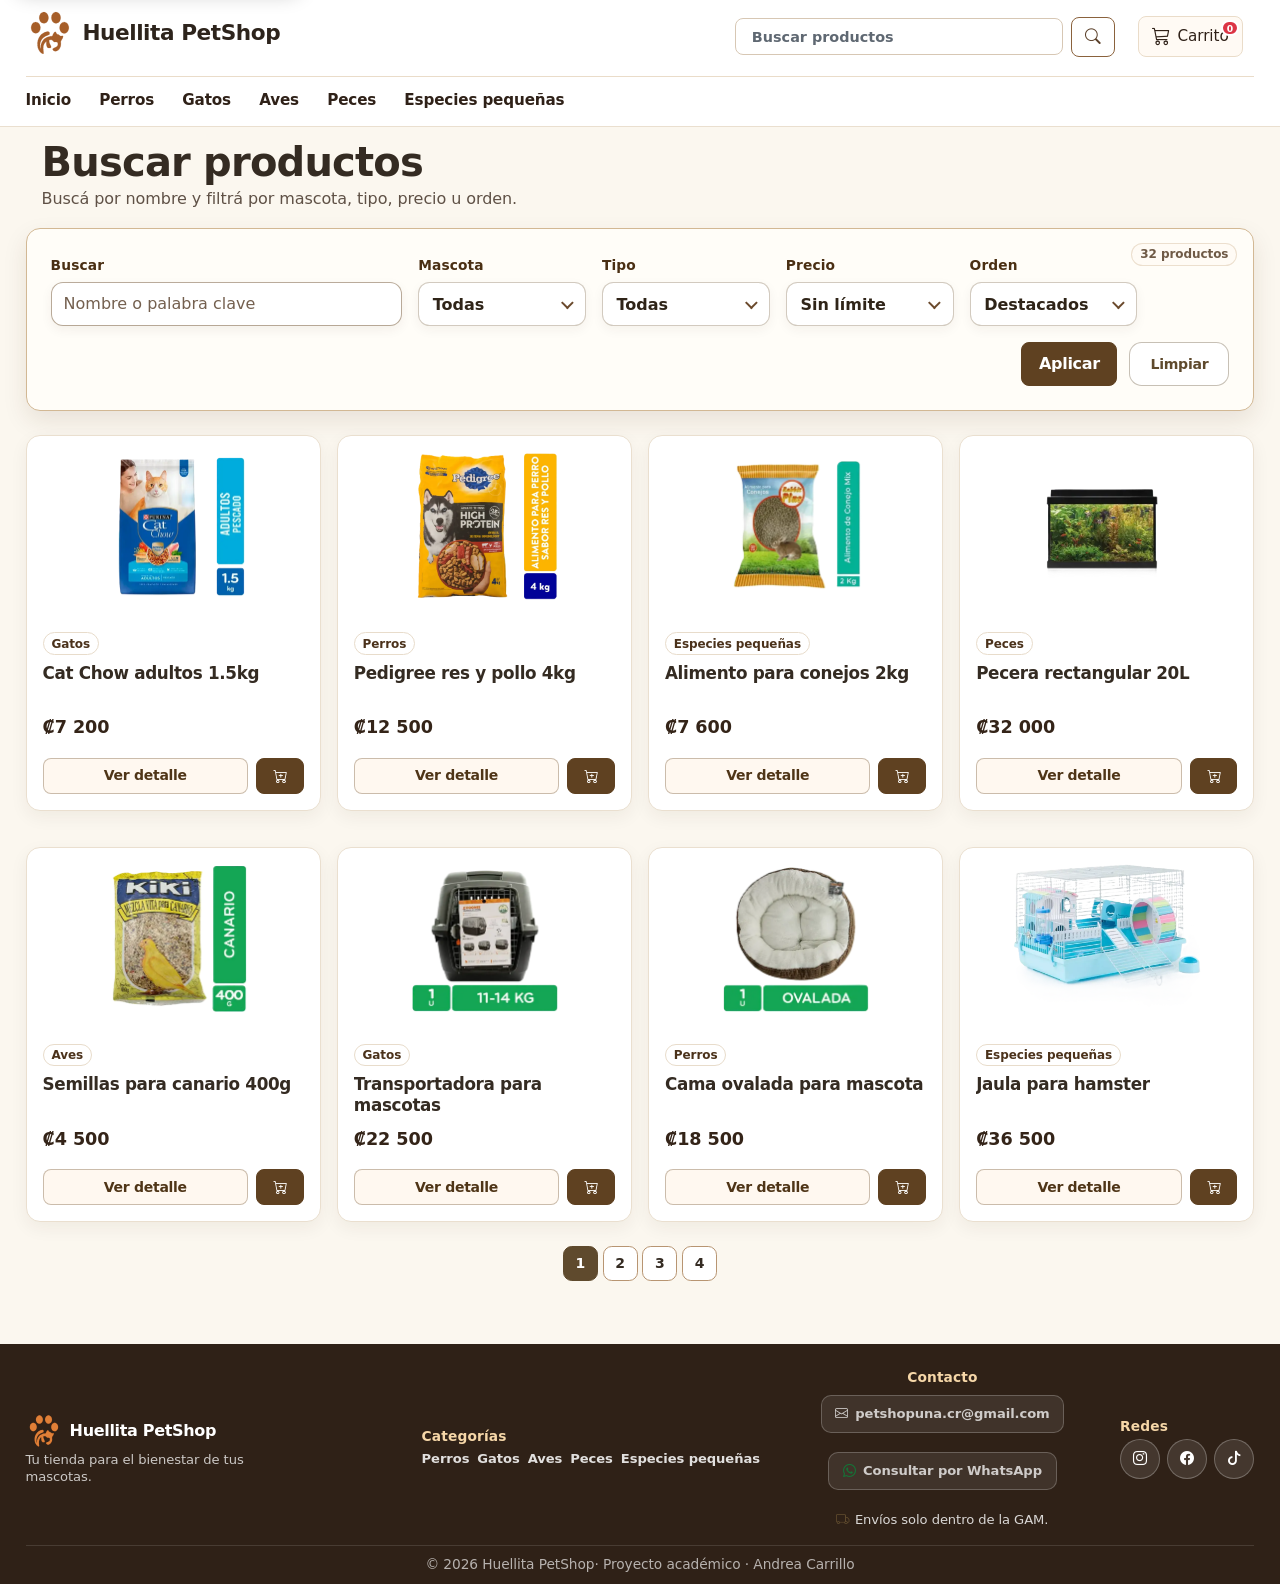
==== commit 09d02c9e: "feat: add core pages" ====
--- a/busqueda.html
+++ b/busqueda.html
@@ -1,108 +1,101 @@
 <!DOCTYPE html>
+
 <html lang="es">
-
 <head>
-  <meta charset="utf-8">
-  <meta name="viewport" content="width=device-width, initial-scale=1">
-  <title>Buscar productos | Huellita PetShop</title>
-  <link href="https://cdn.jsdelivr.net/npm/bootstrap@5.3.3/dist/css/bootstrap.min.css" rel="stylesheet">
-  <link href="https://cdn.jsdelivr.net/npm/bootstrap-icons@1.11.3/font/bootstrap-icons.css" rel="stylesheet">
-  <link href="assets/css/styles.css" rel="stylesheet">
-  <link rel="icon" type="image/png" href="assets/img/favicon-petshop.png">
+<meta charset="utf-8"/>
+<meta name="project-version" content="0.0.0"/>
+<link crossorigin="anonymous" href="https://cdn.jsdelivr.net" rel="preconnect"/><meta content="width=device-width, initial-scale=1" name="viewport"/>
+<title>Búsqueda | Huellita PetShop</title>
+<meta name="description" content="Busca productos para mascotas dentro del catálogo de Huellita PetShop por nombre, mascota o categoría."/>
+<link href="https://cdn.jsdelivr.net/npm/bootstrap@5.3.3/dist/css/bootstrap.min.css" rel="stylesheet"/>
+<link href="https://cdn.jsdelivr.net/npm/bootstrap-icons@1.11.3/font/bootstrap-icons.css" media="all" rel="stylesheet"/>
+<link href="assets/css/styles.v0.0.0.min.css" rel="stylesheet"/>
+<link href="assets/img/favicon-petshop.ico" rel="icon" type="image/x-icon"/>
+<meta content="Huellita PetShop" name="author"/><meta content="index, follow" name="robots"/><meta content="#5f4a2d" name="theme-color"/>
+<link href="manifest.webmanifest" rel="manifest"/>
+<meta content="yes" name="mobile-web-app-capable"/>
+<meta content="yes" name="apple-mobile-web-app-capable"/>
+<meta content="Huellita PetShop" name="apple-mobile-web-app-title"/><link href="https://andcarrillo.github.io/PetShop/busqueda.html" rel="canonical"/><meta content="es_CR" property="og:locale"/><meta content="website" property="og:type"/><meta content="Huellita PetShop" property="og:site_name"/><meta content="Búsqueda | Huellita PetShop" property="og:title"/><meta content="Busca productos para mascotas dentro del catálogo de Huellita PetShop por nombre, mascota o categoría." property="og:description"/><meta content="https://andcarrillo.github.io/PetShop/busqueda.html" property="og:url"/><meta content="https://andcarrillo.github.io/PetShop/assets/img/banner/portada.avif" property="og:image"/><meta content="image/avif" property="og:image:type"/><meta content="1200" property="og:image:width"/><meta content="630" property="og:image:height"/><meta content="Portada visual de Huellita PetShop con mascotas" property="og:image:alt"/><meta content="summary_large_image" name="twitter:card"/><meta content="Búsqueda | Huellita PetShop" name="twitter:title"/><meta content="Busca productos para mascotas dentro del catálogo de Huellita PetShop por nombre, mascota o categoría." name="twitter:description"/><meta content="https://andcarrillo.github.io/PetShop/assets/img/banner/portada.avif" name="twitter:image"/><meta content="Portada visual de Huellita PetShop con mascotas" name="twitter:image:alt"/><script type="application/ld+json">{"@context":"https://schema.org","@type":"BreadcrumbList","itemListElement":[{"@type":"ListItem","position":1,"name":"Inicio","item":"https://andcarrillo.github.io/PetShop/index.html"},{"@type":"ListItem","position":2,"name":"Búsqueda","item":"https://andcarrillo.github.io/PetShop/busqueda.html"}]}</script>
 </head>
-
 <body class="pagina-interna">
-    <!-- Página: busqueda.html -->
-  <div data-component="site-header"></div>
-  <main class="container section-space">
-    <div class="mb-3 encabezado-pagina">
-      <h1 class="fw-bold mb-1">Buscar productos</h1>
-      <p class="text-muted mb-0">Buscá por nombre, mascota o tipo.</p>
-    </div>
-    <section aria-labelledby="searchPanelTitle" class="search-panel rounded-4 p-3 p-md-4 mb-4">
-      <h2 class="visually-hidden" id="searchPanelTitle">Búsqueda y filtros</h2>
-      <form action="busqueda.html" id="searchFilters" method="get">
-        <div class="search-panel-head">
-          <span class="badge badge-soft" id="resultCount">0 productos</span>
-          <button aria-controls="searchFiltersCollapse" aria-expanded="false"
-            class="btn btn-outline-primary filter-toggle-btn d-lg-none" data-bs-target="#searchFiltersCollapse"
-            data-bs-toggle="collapse" type="button">
-            <i aria-hidden="true" class="bi bi-sliders"></i>
+<a class="skip-link" href="#contenido-principal">Saltar al contenido principal</a>
+<!-- Página: busqueda.html -->
+<div data-component="site-header"></div>
+<main id="contenido-principal" tabindex="-1" class="container section-space">
+<div class="mb-3 encabezado-pagina">
+<h1 class="fw-bold mb-1">Buscar productos</h1>
+<p class="text-muted mb-0">Buscá por nombre y filtrá por mascota, tipo, precio u orden.</p>
+</div>
+<section aria-labelledby="searchPanelTitle" class="search-panel rounded-4 p-3 p-md-4 mb-4">
+<h2 class="visually-hidden" id="searchPanelTitle">Búsqueda y filtros</h2>
+<form action="busqueda.html" id="searchFilters" method="get">
+<div class="search-panel-head">
+<span class="badge badge-soft" id="resultCount">0 productos</span>
+<button aria-controls="searchFiltersCollapse" aria-expanded="false" aria-label="Mostrar u ocultar filtros de búsqueda" class="btn btn-outline-primary filter-toggle-btn d-lg-none" data-bs-target="#searchFiltersCollapse" data-bs-toggle="collapse" type="button">
+<i aria-hidden="true" class="bi bi-sliders"></i>
             Filtros
           </button>
-        </div>
-        <div class="collapse filter-collapse mt-3 d-lg-block" id="searchFiltersCollapse">
-          <div class="search-filter-stack row g-3 align-items-end">
-            <div class="col-12 col-lg-4">
-              <label class="form-label small mb-1" for="q">Buscar</label>
-              <input class="form-control" id="q" name="q" placeholder="Nombre o palabra clave" type="search" />
-            </div>
-            <div class="col-12 col-sm-6 col-lg-2">
-              <label class="form-label small mb-1" for="tipo">Mascota</label>
-              <select class="form-select form-select-sm" id="tipo" name="tipo">
-                <option value="">Todas</option>
-                <option value="perros">Perros</option>
-                <option value="gatos">Gatos</option>
-                <option value="aves">Aves</option>
-                <option value="peces">Peces</option>
-                <option value="roedores">Especies pequeñas</option>
-              </select>
-            </div>
-            <div class="col-12 col-sm-6 col-lg-2">
-              <label class="form-label small mb-1" for="categoria">Tipo</label>
-              <select class="form-select form-select-sm" id="categoria" name="categoriaProducto">
-                <option value="">Todas</option>
-                <option value="alimento">Alimento</option>
-                <option value="accesorios">Accesorios</option>
-                <option value="juguetes">Juguetes</option>
-                <option value="higiene">Higiene</option>
-                <option value="salud">Salud</option>
-              </select>
-            </div>
-            <div class="col-12 col-sm-6 col-lg-2">
-              <label class="form-label small mb-1" for="precioMax">Precio</label>
-              <select class="form-select form-select-sm" id="precioMax" name="precioMax">
-                <option value="">Sin límite</option>
-                <option value="5000">Hasta ₡5.000</option>
-                <option value="10000">Hasta ₡10.000</option>
-                <option value="20000">Hasta ₡20.000</option>
-                <option value="40000">Hasta ₡40.000</option>
-              </select>
-            </div>
-            <div class="col-12 col-sm-6 col-lg-2">
-              <label class="form-label small mb-1" for="orden">Orden</label>
-              <select class="form-select form-select-sm" id="orden" name="orden">
-                <option value="recomendado">Recomendado</option>
-                <option value="precio-asc">Precio menor</option>
-                <option value="precio-desc">Precio mayor</option>
-                <option value="nombre-asc">Nombre A-Z</option>
-              </select>
-            </div>
-          </div>
-          <div class="search-filter-actions">
-            <button class="btn btn-primary search-apply-btn" type="submit">Aplicar</button>
-            <a class="btn search-clear-btn" href="busqueda.html">Limpiar</a>
-          </div>
-        </div>
-      </form>
-    </section>
-    <h2 class="visually-hidden" id="pageTitle">Resultados simulados</h2>
-    <div class="row g-4" id="productsGrid"></div>
-    <div class="mt-4" id="paginationContainer"></div>
-  </main>
-  <div data-component="site-footer"></div>
-  <script src="https://cdn.jsdelivr.net/npm/bootstrap@5.3.3/dist/js/bootstrap.bundle.min.js"></script>
-  <script src="assets/js/config.js"></script>
-  <script src="assets/js/data.js"></script>
-  <script src="assets/js/components.js"></script>
-  <script src="assets/js/utilidades.js"></script>
-  <script src="assets/js/productos.js"></script>
-  <script src="assets/js/alertas.js"></script>
-  <script src="assets/js/carrito.js"></script>
-  <script src="assets/js/checkout.js"></script>
-  <script src="assets/js/interfaz.js"></script>
-  <script src="assets/js/selectores-filtros.js"></script>
-  <script src="assets/js/app.js"></script>
-</body>
-
+</div>
+<div class="collapse filter-collapse mt-3 d-lg-block" id="searchFiltersCollapse">
+<div class="search-filter-stack row g-3 align-items-end">
+<div class="col-12 col-lg-4 filter-field">
+<label class="form-label small mb-1" for="q">Buscar</label>
+<input class="form-control" id="q" name="q" placeholder="Nombre o palabra clave" type="search"/>
+</div>
+<div class="col-12 col-sm-6 col-lg-2 filter-field">
+<label class="form-label small mb-1" for="tipo">Mascota</label>
+<select class="form-select form-select-sm" id="tipo" name="tipo">
+<option value="">Todas</option>
+<option value="perros">Perros</option>
+<option value="gatos">Gatos</option>
+<option value="aves">Aves</option>
+<option value="peces">Peces</option>
+<option value="roedores">Especies pequeñas</option>
+</select>
+</div>
+<div class="col-12 col-sm-6 col-lg-2 filter-field">
+<label class="form-label small mb-1" for="categoria">Tipo</label>
+<select class="form-select form-select-sm" id="categoria" name="categoriaProducto">
+<option value="">Todas</option>
+<option value="alimento">Alimento</option>
+<option value="accesorios">Accesorios</option>
+<option value="juguetes">Juguetes</option>
+<option value="higiene">Higiene</option>
+<option value="salud">Salud</option>
+</select>
+</div>
+<div class="col-12 col-sm-6 col-lg-2 filter-field">
+<label class="form-label small mb-1" for="precioMax">Precio</label>
+<select class="form-select form-select-sm" id="precioMax" name="precioMax">
+<option value="">Sin límite</option>
+<option value="5000">Hasta ₡5.000</option>
+<option value="10000">Hasta ₡10.000</option>
+<option value="20000">Hasta ₡20.000</option>
+<option value="40000">Hasta ₡40.000</option>
+</select>
+</div>
+<div class="col-12 col-sm-6 col-lg-2 filter-field">
+<label class="form-label small mb-1" for="orden">Orden</label>
+<select class="form-select form-select-sm" id="orden" name="orden"><option value="recomendado">Destacados</option>
+<option value="populares">Más populares</option>
+<option value="recientes">Más recientes</option>
+<option value="precio-asc">Precio: menor a mayor</option>
+<option value="precio-desc">Precio: mayor a menor</option>
+<option value="nombre-asc">Nombre A-Z</option>
+<option value="nombre-desc">Nombre Z-A</option></select>
+</div>
+</div>
+<div class="search-filter-actions">
+<button class="btn btn-primary search-apply-btn" type="submit">Aplicar</button>
+<a class="btn search-clear-btn" href="busqueda.html">Limpiar</a>
+</div>
+</div>
+</form>
+</section>
+<h2 class="visually-hidden" id="pageTitle">Resultados simulados</h2>
+<div aria-live="polite" aria-busy="false" class="row g-4" id="productsGrid"></div>
+<div class="mt-4" id="paginationContainer"></div>
+</main>
+<div data-component="site-footer"></div>
+<script defer="" src="https://cdn.jsdelivr.net/npm/bootstrap@5.3.3/dist/js/bootstrap.bundle.min.js"></script><script defer="" src="assets/js/app.v0.0.0.bundle.min.js"></script></body>
 </html>
--- a/assets/css/styles.v0.0.0.min.css
+++ b/assets/css/styles.v0.0.0.min.css
@@ -0,0 +1,3 @@
+*{box-sizing:border-box}h1,h2,h3,h4,h5,.navbar-brand{color:var(--ali-dark)}a{color:var(--ali-brown)}.nav-link{font-weight:600}.nav-link:hover,.nav-link.active{color:var(--ali-gold)!important}.btn-primary:hover{background:var(--ali-dark);border-color:var(--ali-dark)}.category-card:hover{transform:translateY(-3px);box-shadow:0 12px 24px rgba(52,43,34,.1);color:var(--ali-brown)}.qty-btn{width:46px;height:42px;font-size:1.25rem;line-height:1}.qty-value{min-width:60px;height:42px;display:inline-flex;align-items:center;justify-content:center;border-top:1px solid #ced4da;border-bottom:1px solid #ced4da}.delete-btn{font-size:.9rem;color:#6c757d;text-decoration:underline;background:none;border:0;padding:0}.delete-btn:hover{color:#b02a37}.summary-card{border:1px solid var(--ali-line);border-radius:1rem;overflow:hidden;box-shadow:0 8px 20px rgba(52,43,34,.08)}.summary-line{display:flex;justify-content:space-between;gap:1rem;font-size:.95rem}.form-text{font-size:.85rem}.pagination .active .page-link{background:var(--ali-brown);border-color:var(--ali-brown)}.alert-pet{background:var(--ali-cream);border:1px solid var(--ali-line);color:var(--ali-dark)}@media (max-width:768px){.cart-img{width:100%;height:180px}.cart-item .row{gap:.75rem}.section-space{padding:1.75rem 0}}.cart-item{border:1px solid var(--ali-line);border-radius:1rem;background:#fff;box-shadow:0 8px 20px rgba(52,43,34,.06);overflow:hidden}.cart-total-price{white-space:nowrap}.summary-product{border-bottom:1px dashed var(--ali-line);padding:.65rem 0;display:flex;justify-content:space-between;align-items:flex-start;gap:.75rem}.summary-product-name{font-weight:700;line-height:1.25;color:var(--ali-dark)}.summary-product-meta{font-size:.82rem;color:#6c757d}.summary-product-total{font-weight:800;color:var(--ali-brown);white-space:nowrap}.summary-totals{margin-top:.75rem}@media (max-width:991.98px){.summary-card{position:static!important}}@media (max-width:767.98px){.cart-item{padding:1rem!important}.cart-product-img-wrap{margin-bottom:.75rem}.cart-img{max-width:190px;height:160px}.cart-actions{width:100%}.cart-actions .d-inline-flex{width:100%}.qty-btn{flex:0 0 52px}.qty-value{flex:1}.cart-total-block{display:flex;justify-content:space-between;align-items:center;border-top:1px solid var(--ali-line);padding-top:.75rem;margin-top:.75rem}.delete-btn{margin-top:.75rem}}@media (max-width:575.98px){.summary-product{flex-direction:column;gap:.25rem}.summary-product-total{align-self:flex-end}}@media (max-width:991.98px){.checkout-summary-list{max-height:none;overflow:visible}}@media (max-width:767.98px){main.container.section-space{padding-top:1.25rem;padding-bottom:1.5rem}.checkout-form label{font-weight:600}.checkout-form .form-control,.checkout-form .form-select{min-height:44px}.summary-line{font-size:.95rem}}@media (max-width:575.98px){.checkout-summary-list{max-height:none}.summary-product-name{font-size:.9rem}.summary-product-meta{font-size:.78rem}}@media (max-width:767.98px){.hero{padding:1.25rem!important}.hero .display-5{font-size:2rem}}fieldset{margin:0}.form-label{font-weight:600}.pagination .page-link{color:var(--ali-brown);border-color:var(--ali-line)}.pagination .page-item.active .page-link{background:var(--ali-brown);border-color:var(--ali-brown);color:#fff}.checkout-summary-list{max-height:none;overflow:visible;padding-right:.25rem}@media (max-width:575.98px){.offer-strip{border-radius:.85rem;width:100%}#paginationContainer .pagination{flex-wrap:wrap;gap:.25rem}}.was-validated .form-control:invalid,.was-validated .form-select:invalid,.was-validated .form-check-input:invalid{border-color:#dc3545}.was-validated .form-control:valid,.was-validated .form-select:valid{border-color:#198754}@media (max-width:991.98px){.hero-image-wrapper{min-height:260px}.hero-pet-img{max-height:320px}}@media (max-width:575.98px){.hero-image-wrapper{min-height:220px}.hero-pet-img{max-height:270px}}.search-panel .form-text{font-size:.82rem}#resultCount{font-size:.85rem}@media (max-width:575.98px){.search-panel{padding:1rem!important}.search-panel .btn{width:100%}}.search-panel .input-group .form-control{min-height:44px}.search-panel .btn-primary{min-width:96px}.search-panel .form-label{font-weight:700;color:var(--ali-dark)}.search-panel .form-select-sm{min-height:38px}@media (max-width:767.98px){.search-panel .input-group{flex-direction:column;gap:.5rem}.search-panel .input-group .form-control,.search-panel .input-group .btn{width:100%;border-radius:.5rem!important}.search-panel .btn-primary{min-width:100%}}@media (max-width:767.98px){.category-scroll{display:flex;overflow-x:auto;gap:.75rem;padding-bottom:.75rem;scroll-snap-type:x mandatory}.category-scroll .category-card{min-width:150px;scroll-snap-align:start}.category-scroll::-webkit-scrollbar{height:6px}.category-scroll::-webkit-scrollbar-thumb{background:var(--ali-line);border-radius:999px}}.search-form{display:flex;align-items:center;gap:.5rem}.search-form .me-2{margin-right:0!important}@media (max-width:768px){header nav>div{display:flex;flex-direction:column;align-items:stretch!important;gap:.75rem!important}.navbar-brand{width:100%;text-align:left}.search-form{flex:1 1 auto;min-width:0;display:flex!important;align-items:center;gap:.5rem}.search-form input{flex:1 1 auto;min-width:0}.search-form button{flex:0 0 auto}.cart-count{margin-left:.2rem}}@media (max-width:420px){.search-form{gap:.4rem}.search-form input{font-size:.85rem}.search-form button{padding-left:.55rem;padding-right:.55rem}}@media (max-width:768px){.search-form{flex:1;display:flex!important;align-items:center;gap:.5rem}.search-form input{flex:1;min-width:0}}@media (max-width:575.98px){#productsGrid{padding-left:.35rem;padding-right:.35rem;--bs-gutter-x:.75rem;--bs-gutter-y:1rem}#productsGrid>div{padding-left:.45rem;padding-right:.45rem}.product-card{border-radius:.75rem}}@media (min-width:769px) and (max-width:991.98px){header nav>div{display:grid!important;grid-template-columns:1fr;gap:.75rem!important}.search-form{flex:1;max-width:420px}}@media (min-width:769px) and (max-width:1180px){header nav>div{display:grid!important;grid-template-columns:1fr;gap:.75rem!important;align-items:start!important}.search-form{flex:1;max-width:520px}.search-form input{min-width:0}}@media (min-width:769px) and (max-width:1180px){main .row.g-4>.col-lg-8,main .row.g-4>.col-lg-4{width:100%;flex:0 0 100%;max-width:100%}.summary-card{position:static!important;margin-top:1rem}.cart-item .row{align-items:center}.cart-product-img-wrap{max-width:180px}}@media (max-width:768px){.summary-card{position:static!important;margin-top:1rem;border-radius:.85rem}.cart-product-img-wrap{max-width:180px;margin:0 auto .75rem auto}.cart-img{width:100%;height:140px;object-fit:contain}.cart-title{font-size:1rem;line-height:1.3}.cart-description{display:none}.cart-actions{width:100%;text-align:center}.qty-btn{flex:0 0 48px;height:42px}.delete-btn{display:block;width:100%;text-align:right;margin-top:.5rem}.summary-header h4{font-size:1.05rem}.summary-line.fs-5{font-size:1.05rem!important}}@media (max-width:420px){.cart-img{height:120px}.summary-card .p-3,fieldset.p-3{padding:1rem!important}}.detail-img{width:100%;max-height:360px;object-fit:contain}.detail-actions{display:flex;gap:.75rem;flex-wrap:wrap}.detail-add-btn{min-height:46px;display:inline-flex;align-items:center;justify-content:center;gap:.4rem}@media (max-width:767.98px){.detail-layout{margin-left:0;margin-right:0}.detail-image-box{padding:.75rem}.detail-img{max-height:250px}.detail-title{font-size:1.45rem;line-height:1.25}.detail-description{font-size:1rem}.detail-actions{display:grid;grid-template-columns:1fr}.detail-actions .btn{width:100%}}a:focus-visible,button:focus-visible,input:focus-visible,select:focus-visible,textarea:focus-visible,.btn:focus-visible,.form-control:focus-visible,.form-select:focus-visible{outline:3px solid rgba(138,106,50,.38);outline-offset:2px;box-shadow:none}[id]{scroll-margin-top:calc(var(--site-header-height,120px)+1rem)}img,svg{max-width:100%}button,.btn,a.nav-icon-link,.btn-bento-menu,.menu-min-link{touch-action:manipulation}@media (max-width:575.98px){#productsGrid>[class*="col"]{flex:0 0 50%!important;width:50%!important;max-width:50%!important}#productsGrid .product-img{height:145px!important;padding:.55rem!important}#productsGrid .product-card .card-body{padding:.75rem!important}#productsGrid .card-title{font-size:.95rem!important;line-height:1.25!important}#productsGrid .price{font-size:.95rem!important}}@media (min-width:576px) and (max-width:991.98px){#productsGrid>[class*="col"]{flex:0 0 33.333333%!important;width:33.333333%!important;max-width:33.333333%!important}}@media (min-width:992px){#productsGrid>[class*="col"]{flex:0 0 25%!important;width:25%!important;max-width:25%!important}}.related-scroll .badge-soft{font-size:.72rem!important}@media (min-width:576px) and (max-width:991.98px){.related-scroll{--related-gap:1rem}.related-scroll>[class*="col"]{flex-basis:calc((100% - (var(--related-gap) * 2)) / 3)!important;width:calc((100% - (var(--related-gap) * 2)) / 3)!important;max-width:calc((100% - (var(--related-gap) * 2)) / 3)!important}.related-scroll .product-img{height:135px!important}}@media (min-width:992px){.related-scroll>[class*="col"]{flex-basis:calc((100% - (var(--related-gap) * 3)) / 4)!important;width:calc((100% - (var(--related-gap) * 3)) / 4)!important;max-width:calc((100% - (var(--related-gap) * 3)) / 4)!important}.related-scroll .product-img{height:145px!important}}body,button,input,select,textarea,.btn,.nav-link,.card,.form-control,.form-select{font-family:var(--pet-font)!important}h1,h2,h3,h4,h5,h6,.navbar-brand,.card-title{font-family:var(--pet-font)!important;color:var(--pet-text)!important;letter-spacing:-.015em}p,li,label,.text-muted{color:var(--pet-muted)!important}img{max-width:100%;height:auto}.site-header .cart-link i,.site-header .desktop-cart-link i{font-size:1.15rem!important;line-height:1!important}.site-header .btn-search i,.site-header .desktop-search-form .btn-search i,.site-header .search-priority-row .btn-search i{font-size:.98rem!important;line-height:1!important}.site-header .btn-search span:not(.visually-hidden),.site-header .desktop-search-form .btn-search span:not(.visually-hidden),.site-header .search-priority-row .btn-search span:not(.visually-hidden){display:none!important}#productsGrid,#featuredGrid{--bs-gutter-x:clamp(.65rem,2.4vw,1rem);--bs-gutter-y:clamp(.85rem,2.8vw,1.15rem)}#productsGrid>[class*="col"],#featuredGrid>[class*="col"]{min-width:0!important}@media (max-width:575.98px){#productsGrid>[class*="col"],#featuredGrid>[class*="col"]{flex:0 0 50%!important;max-width:50%!important;width:50%!important}}@media (min-width:576px) and (max-width:991.98px){#productsGrid>[class*="col"],#featuredGrid>[class*="col"]{flex:0 0 33.333333%!important;max-width:33.333333%!important;width:33.333333%!important}}@media (min-width:992px){#productsGrid>[class*="col"],#featuredGrid>[class*="col"]{flex:0 0 25%!important;max-width:25%!important;width:25%!important}}.product-card .card-title{font-size:clamp(.86rem,2.6vw,1.05rem)!important;line-height:1.22!important;display:-webkit-box;-webkit-line-clamp:2;-webkit-box-orient:vertical;overflow:hidden}.product-card .price{font-size:clamp(.9rem,2.6vw,1.1rem)!important}.product-card .btn{min-height:2.25rem}.product-card .btn i,.detail-actions .btn i{line-height:1}.related-scroll .product-card .card-body{padding:.65rem!important}@media (min-width:576px) and (max-width:991.98px){.related-scroll>[class*="col"]{flex-basis:calc((100% - 2rem) / 3)!important;width:calc((100% - 2rem) / 3)!important;max-width:calc((100% - 2rem) / 3)!important}}@media (min-width:992px){.related-scroll>[class*="col"]{flex-basis:calc((100% - 3rem) / 4)!important;width:calc((100% - 3rem) / 4)!important;max-width:calc((100% - 3rem) / 4)!important}}@media (max-width:390px){.site-header nav.container{padding-left:.65rem!important;padding-right:.65rem!important}.site-header .navbar-brand{font-size:1.18rem!important}.site-header .nav-controls-row{padding:.48rem .55rem!important}.btn-bento-menu,.site-header .nav-icon-link,.site-header .cart-link{width:2.45rem!important;min-width:2.45rem!important;height:2.25rem!important;min-height:2.25rem!important}.site-header .home-link{min-width:4.6rem!important}.hero{padding:1.2rem!important}.hero h1,.detail-title{font-size:clamp(1.65rem,9vw,2.2rem)!important;line-height:1.15!important}.product-img{height:112px!important}}.btn-primary,.btn-checkout-continue,a.btn-checkout-continue,.btn.btn-checkout-continue,.hero .btn-primary{background-color:var(--pet-brown)!important;border-color:var(--pet-brown)!important;color:#ffffff!important;font-weight:800!important}.btn-primary:hover,.btn-primary:focus,.btn-checkout-continue:hover,.btn-checkout-continue:focus,a.btn-checkout-continue:hover,a.btn-checkout-continue:focus,.hero .btn-primary:hover,.hero .btn-primary:focus{background-color:var(--pet-brown-strong)!important;border-color:var(--pet-brown-strong)!important;color:#ffffff!important}.btn-primary:disabled,.btn-checkout-continue:disabled{background-color:#7a6a5d!important;border-color:#7a6a5d!important;color:#ffffff!important;opacity:1!important}a:focus-visible,button:focus-visible,input:focus-visible,select:focus-visible,textarea:focus-visible,.btn:focus-visible{outline:3px solid #b88746!important;outline-offset:3px!important}@media (max-width:575.98px){:root{--pet-page-gap:1rem}}@media (min-width:576px) and (max-width:991.98px){:root{--pet-page-gap:1.35rem}}.site-header .mobile-nav-block .search-priority-row .form-control,.site-header .mobile-nav-block .search-priority-row input[type="search"]{display:block!important;grid-column:1!important;width:100%!important;max-width:100%!important;min-width:0!important;height:clamp(2.55rem,5vw,2.9rem)!important;min-height:clamp(2.55rem,5vw,2.9rem)!important;max-height:2.9rem!important;padding:0 .85rem!important;line-height:1.2!important;box-sizing:border-box!important;resize:none!important}.site-header .mobile-nav-block .search-priority-row .btn-search,.site-header .mobile-nav-block .search-priority-row .btn-search-icon{grid-column:2!important;width:clamp(2.55rem,5vw,2.9rem)!important;min-width:clamp(2.55rem,5vw,2.9rem)!important;height:clamp(2.55rem,5vw,2.9rem)!important;min-height:clamp(2.55rem,5vw,2.9rem)!important;max-height:2.9rem!important;padding:0!important;border-radius:.65rem!important}.site-header .mobile-nav-block .search-priority-row .btn-search i{font-size:.95rem!important}.site-header .desktop-search-form .form-control,.site-header .desktop-search-form input[type="search"]{height:2.35rem!important;min-height:2.35rem!important;max-height:2.35rem!important}#productsGrid>[class*="col"]{min-width:0!important;padding-left:calc(var(--bs-gutter-x) * .5)!important;padding-right:calc(var(--bs-gutter-x) * .5)!important}@media (min-width:576px) and (max-width:991.98px){.product-img{height:clamp(130px,19vw,170px)!important}.product-card .card-body{padding:.85rem!important}}@media (max-width:575.98px){.product-img{height:clamp(115px,31vw,145px)!important}}.site-header .cart-count,.cart-count{position:absolute!important;top:-.55rem!important;right:-.55rem!important;transform:none!important;z-index:3!important;min-width:1.1rem!important;height:1.1rem!important;min-height:1.15rem!important;padding:0 .28rem!important;display:inline-flex!important;align-items:center!important;justify-content:center!important;border:2px solid #ffffff!important;border-radius:999px!important;font-size:.62rem!important;font-weight:800!important;line-height:1!important;width:auto!important;border-width:2px!important}@media (min-width:576px) and (max-width:991.98px){.site-header nav.container,main>.container,main.container,footer .container{width:calc(100% - 2rem)!important;max-width:none!important}.site-header .mobile-nav-block{display:block!important;width:100%!important;height:auto!important;min-height:0!important}.site-header .mobile-nav-block .nav-controls-row{flex:0 0 auto!important}.site-header .mobile-nav-block .search-form,.site-header .mobile-nav-block .search-priority-row,.site-header form.search-priority-row{flex:0 0 auto!important;height:auto!important;min-height:0!important;max-height:none!important;margin-top:.75rem!important}.site-header .mobile-nav-block .search-priority-row .form-control,.site-header .mobile-nav-block .search-priority-row input[type="search"],.site-header .mobile-nav-block .search-priority-row .btn-search,.site-header .mobile-nav-block .search-priority-row .btn-search-icon{height:2.65rem!important;min-height:2.65rem!important;max-height:2.65rem!important}.site-header{height:auto!important;min-height:0!important}}@media (max-width:575.98px){.site-header .mobile-nav-block .search-form,.site-header .mobile-nav-block .search-priority-row,.site-header form.search-priority-row{flex:0 0 auto!important;height:auto!important;min-height:0!important;max-height:none!important}}.detail-buy-btn{min-height:46px;display:inline-flex;align-items:center;justify-content:center;gap:.4rem;background:var(--pet-brown,#3a2a1f)!important;border-color:var(--pet-brown,#3a2a1f)!important;color:#fff!important;font-weight:800!important}.detail-buy-btn:hover,.detail-buy-btn:focus{background:var(--pet-brown-strong,#21150f)!important;border-color:var(--pet-brown-strong,#21150f)!important;color:#fff!important}main>.container,.site-header nav.container,footer .container{width:min(100% - clamp(1rem,4vw,3rem),1320px)!important;max-width:1320px!important;margin-inline:auto!important;padding-inline:0!important}#newProductsGrid.products-responsive-grid,#featuredGrid.products-responsive-grid,#productsGrid{display:flex!important;flex-wrap:wrap!important;overflow:visible!important}#newProductsGrid.products-responsive-grid>[class*="col"],#featuredGrid.products-responsive-grid>[class*="col"],#productsGrid>[class*="col"]{min-width:0!important}@media (min-width:576px) and (max-width:991.98px){.site-header nav.container,main>.container,main.container,footer .container{width:min(100% - 2rem,760px)!important}.site-header .mobile-nav-block{display:grid!important;grid-template-rows:auto auto auto!important;gap:.6rem!important}.site-header .nav-controls-row,.site-header .search-priority-row{margin-bottom:0!important}.site-header .mobile-nav-block .search-priority-row,.site-header form.search-priority-row{display:grid!important;grid-template-columns:minmax(0,1fr) 2.75rem!important;align-items:center!important;gap:.55rem!important;height:auto!important;min-height:0!important}.site-header .mobile-nav-block .search-priority-row input[type="search"],.site-header .mobile-nav-block .search-priority-row .form-control,.site-header .mobile-nav-block .search-priority-row .btn-search-icon{height:2.65rem!important;min-height:2.65rem!important;max-height:2.65rem!important}.hero{margin-top:0!important}.needs-grid{grid-template-columns:repeat(3,minmax(0,1fr))}}@media (max-width:575.98px){main>.container,.site-header nav.container,footer .container{width:min(100% - 1rem,100%)!important}.section-heading-row{align-items:start;flex-direction:column}.needs-grid{grid-template-columns:repeat(2,minmax(0,1fr))}.need-card{min-height:6.5rem}}.search-panel #searchFilters{display:flex!important;flex-direction:column!important;gap:.75rem!important}.search-panel .form-label,.search-panel label{color:var(--pet-text,#24170f)!important;font-weight:800!important}.search-panel .form-control,.search-panel .form-select{min-height:2.75rem!important;border-color:#d9e0e7!important;color:var(--pet-text,#24170f)!important}.search-panel .form-control::placeholder{color:#66717c!important;opacity:1!important}.search-filter-stack{row-gap:.75rem!important}.search-clear-btn:hover,.search-clear-btn:focus{background:#3a2a1f!important;border-color:#3a2a1f!important;color:#ffffff!important}@media (max-width:991.98px){main.container.section-space:has(.search-panel){padding-top:1.25rem!important}.search-panel{border-radius:1rem!important;padding:1rem!important}.search-filter-stack>[class*="col"]{flex:0 0 100%!important;width:100%!important;max-width:100%!important}}@media (min-width:992px){.search-panel #searchFilters{gap:.85rem!important}}@media (max-width:575.98px){.footer .row>div{text-align:center}.footer-social{justify-content:center}}.petshop-offcanvas .offcanvas-title,.petshop-offcanvas h5,.petshop-offcanvas h6{color:#ffffff!important;font-weight:800!important}@media (max-width:991.98px){.responsive-carousel{display:flex!important;flex-wrap:nowrap!important;overflow-x:auto;overflow-y:hidden;gap:1rem;margin-inline:0!important;padding:.25rem .25rem .85rem!important;scroll-snap-type:x mandatory;-webkit-overflow-scrolling:touch;scrollbar-width:thin}.responsive-carousel>[class*="col"]{flex:0 0 46%!important;max-width:46%!important;padding-inline:0!important;scroll-snap-align:start}.needs-grid.responsive-carousel .need-card{flex:0 0 42%;min-width:42%;scroll-snap-align:start}}@media (min-width:768px) and (max-width:991.98px){.responsive-carousel>[class*="col"]{flex-basis:31.5%!important;max-width:31.5%!important}.needs-grid.responsive-carousel .need-card{flex-basis:31.5%;min-width:31.5%}}@media (min-width:992px){.responsive-carousel{overflow:visible}}html,body,button,input,select,textarea,.nav-link,.btn,.card,.offcanvas{font-family:var(--pet-font)!important}h1,h2,h3,h4,h5,h6,.navbar-brand,.section-kicker,.card-title{font-family:var(--pet-font)!important;font-weight:850!important;letter-spacing:-.015em}@media (min-width:992px){.site-header nav.container{max-width:100%!important;padding-inline:clamp(1rem,2vw,2rem)!important;padding-top:.45rem!important;padding-bottom:0!important}.site-header .desktop-search-form{width:min(32vw,360px)!important;max-width:360px!important;min-width:260px!important;margin-left:auto!important;display:flex!important;gap:.45rem!important}.site-header .desktop-search-form .form-control{height:38px!important;border-radius:.35rem!important;font-size:.9rem!important;border-color:#d7c7b4!important}.site-header .desktop-search-form .btn-search-icon{width:42px!important;height:38px!important;min-width:42px!important;border-radius:.55rem!important;border-color:#9a764e!important;color:var(--pet-brown)!important;background:#fff!important}.site-header .desktop-search-form .btn-search-icon:hover,.site-header .desktop-search-form .btn-search-icon:focus-visible{background:var(--pet-brown)!important;color:#fff!important}.site-header .desktop-cart-link{color:var(--pet-brown)!important;display:inline-flex!important;align-items:center!important;gap:.3rem!important;padding:.35rem .25rem!important;white-space:nowrap;font-size:.95rem}.site-header .desktop-cart-link .cart-count{position:absolute!important;top:-.35rem!important;right:-.8rem!important;min-width:1.1rem!important;height:1.1rem!important;font-size:.66rem!important;display:inline-flex;align-items:center;justify-content:center}.site-header .desktop-main-menu{gap:.75rem!important}.site-header .desktop-main-menu .nav-link{color:#111!important;font-size:.92rem!important;font-weight:850!important;line-height:1;padding:.45rem 0!important;border-bottom:2px solid transparent}.site-header .desktop-main-menu .nav-link.active,.site-header .desktop-main-menu .nav-link:hover,.site-header .desktop-main-menu .nav-link:focus-visible{color:#8a673b!important;border-bottom-color:#8a673b;background:transparent!important;outline:none}}@media (max-width:991.98px){#featuredGrid.responsive-carousel,#newProductsGrid.responsive-carousel,#relatedGrid.responsive-carousel,.products-responsive-grid.responsive-carousel{display:flex!important;flex-wrap:nowrap!important;overflow-x:auto!important;overflow-y:hidden!important;gap:1rem!important;margin-inline:0!important;padding:.35rem .25rem 1rem!important;scroll-snap-type:x mandatory;-webkit-overflow-scrolling:touch}#featuredGrid.responsive-carousel>.col-6,#newProductsGrid.responsive-carousel>.col-6,#relatedGrid.responsive-carousel>.col-6,.products-responsive-grid.responsive-carousel>.col-6{flex:0 0 47%!important;max-width:47%!important;width:47%!important;padding-inline:0!important;scroll-snap-align:start}}@media (min-width:768px) and (max-width:991.98px){#featuredGrid.responsive-carousel>.col-6,#newProductsGrid.responsive-carousel>.col-6,#relatedGrid.responsive-carousel>.col-6,.products-responsive-grid.responsive-carousel>.col-6{flex-basis:31.8%!important;max-width:31.8%!important;width:31.8%!important}}@media (min-width:992px){#featuredGrid.responsive-carousel,#newProductsGrid.responsive-carousel,.products-responsive-grid.responsive-carousel{display:flex!important;flex-wrap:wrap!important;overflow:visible!important}}h1,h2,h3,h4,h5,h6,.navbar-brand{color:var(--pet-text)!important;font-weight:800;letter-spacing:-.02em}p,.text-muted{color:var(--pet-muted)!important}.brand-logo-link{display:inline-flex!important;align-items:center;gap:.55rem;color:var(--pet-text)!important}.site-header .desktop-main-menu .nav-link:hover::after,.site-header .desktop-main-menu .nav-link.active::after{transform:scaleX(1)}.site-header .desktop-main-menu .nav-link:hover,.site-header .desktop-main-menu .nav-link.active{color:var(--pet-accent)!important}.site-header .desktop-search-form input,.site-header .search-priority-row input{min-width:0!important;width:100%!important;height:clamp(2.45rem,9vw,2.75rem)!important;min-height:42px;font-size:clamp(.86rem,2.6vw,1rem)!important;padding-inline:clamp(.55rem,2vw,.85rem)!important;border:1.5px solid #d9d2ca!important;border-radius:var(--pet-radius-sm)!important;color:var(--pet-text)!important;background:#fff!important;font-weight:600}.btn-search,.site-header .desktop-search-form .btn-search,.site-header .search-priority-row .btn-search{background:#fff!important;color:var(--pet-primary)!important;border:1.5px solid var(--pet-primary-2)!important;border-radius:var(--pet-radius-sm)!important;min-width:44px!important;min-height:42px!important;width:44px!important;padding:0!important}.hero .display-5{font-size:clamp(2rem,4vw,3.9rem);line-height:1.08}.hero-image-wrapper{position:relative;background:transparent!important;border-radius:1.5rem;overflow:hidden;min-height:260px!important;display:flex;align-items:flex-end;justify-content:center}.btn-primary,.hero .btn.btn-primary{background:var(--pet-primary)!important;border-color:var(--pet-primary)!important;color:#fff!important;border-radius:var(--pet-radius-sm)!important;font-weight:900!important;min-height:42px;box-shadow:0 10px 22px rgba(58,36,24,.16)}.btn-primary:hover,.btn-primary:focus,.hero .btn.btn-primary:hover,.hero .btn.btn-primary:focus{background:#fff!important;color:var(--pet-primary)!important;border-color:var(--pet-primary)!important}.offer-strip{display:inline-flex;align-items:center;gap:.4rem;background:#fff!important;border:1px solid var(--ali-line);color:var(--pet-text)!important;padding:.65rem .85rem;border-radius:999px;font-size:.95rem;border-color:var(--pet-line)!important;box-shadow:0 8px 18px rgba(58,36,24,.05)}.offer-strip strong{color:var(--pet-primary)!important}.category-scroll{display:grid!important;grid-template-columns:repeat(5,minmax(0,1fr));gap:1rem;padding-bottom:.8rem!important;scroll-padding-inline:.2rem!important}.products-responsive-grid{--bs-gutter-x:clamp(.75rem,2vw,1.5rem);--bs-gutter-y:clamp(.9rem,2vw,1.5rem);display:flex!important;flex-wrap:wrap;row-gap:1.25rem}.product-card-title{font-size:1rem;line-height:1.3;min-height:2.6em;color:var(--pet-text)!important}.needs-grid{display:grid!important;grid-template-columns:repeat(5,minmax(0,1fr));gap:1rem}.need-card{background:#fff;border:1px solid var(--pet-line);border-radius:var(--pet-radius-md);box-shadow:0 8px 18px rgba(58,36,24,.05);min-height:72px;display:flex;flex-direction:column;justify-content:center;align-items:center;gap:.6rem;text-decoration:none;color:var(--pet-text)!important;font-weight:900;text-align:center;padding:1rem}.need-card i{font-size:1.4rem;color:var(--pet-accent)!important}.need-card:hover,.need-card:focus{background:var(--pet-primary);color:#fff!important;border-color:#3a2a1f}.need-card:hover i,.need-card:focus i{color:#fff!important}.footer{background:linear-gradient(135deg,#2b1a11,#4a2d1d)!important;margin-top:auto!important;border-radius:var(--pet-radius-lg) var(--pet-radius-lg) 0 0;color:#fff!important}.footer h5,.footer h6{color:#fff!important;font-weight:900!important}@media (max-width:991.98px){.petshop-offcanvas.offcanvas-start{top:var(--site-header-height,132px)!important;height:calc(100dvh - var(--site-header-height,132px))!important;max-height:calc(100dvh - var(--site-header-height,132px))!important;width:min(78vw,292px)!important;max-width:calc(100vw - 3.75rem)!important;border-top:1px solid var(--pet-line,#eadcc9)!important;border-right:1px solid rgba(58,42,31,.18)!important;border-radius:0!important;box-shadow:10px 18px 30px rgba(58,42,31,.16)!important;background:#fffdf9!important;overflow:hidden!important}.petshop-offcanvas .offcanvas-header{display:none!important}.petshop-offcanvas .offcanvas-body{height:100%!important;max-height:100%!important;padding:.75rem .9rem 1rem!important;overflow-y:auto!important;overflow-x:hidden!important;-webkit-overflow-scrolling:touch}.petshop-offcanvas .menu-min-nav{padding-top:.15rem!important}.petshop-offcanvas .menu-min-link,.petshop-offcanvas .menu-min-toggle{min-height:44px!important;padding:.72rem .25rem!important;border-bottom:1px solid #eadcc9!important;border-radius:0!important;background:transparent!important;color:var(--pet-text,#2f2118)!important;font-weight:800!important}.petshop-offcanvas .menu-min-link:hover,.petshop-offcanvas .menu-min-link:focus,.petshop-offcanvas .menu-min-toggle:hover,.petshop-offcanvas .menu-min-toggle:focus{background:#fff7ee!important;color:var(--pet-primary,#5b3b20)!important}.petshop-offcanvas .menu-social-links{margin-top:1.15rem!important;padding-top:1rem!important;border-top:1px solid #eadcc9!important}}@media (max-width:380px){.petshop-offcanvas.offcanvas-start{width:min(82vw,286px)!important;max-width:calc(100vw - 3rem)!important}}@media (min-width:768px) and (max-width:991.98px){.petshop-offcanvas.offcanvas-start{width:320px!important;max-width:320px!important}}@media (max-width:991.98px){.petshop-offcanvas.petshop-menu-min.offcanvas-start{top:var(--site-header-height,132px)!important;height:calc(100dvh - var(--site-header-height,132px))!important;display:flex!important;flex-direction:column!important;background:#fffdf9!important}.petshop-menu-min .menu-min-header{display:flex!important;align-items:center!important;justify-content:space-between!important;min-height:3.15rem!important;padding:.65rem .9rem!important;border-bottom:1px solid #eadcc9!important;background:#fffaf4!important;color:var(--pet-text,#2f2118)!important}.petshop-menu-min .menu-min-header .offcanvas-title{color:var(--pet-text,#2f2118)!important;font-size:.95rem!important;font-weight:900!important;letter-spacing:.01em!important}.petshop-menu-min .menu-close-btn{width:2.25rem!important;height:2.25rem!important;min-width:2.25rem!important;display:inline-flex!important;align-items:center!important;justify-content:center!important;border-radius:.65rem!important;border:1px solid #eadcc9!important;background:#fff!important;color:var(--pet-primary,#5b3b20)!important}.petshop-menu-min .offcanvas-body.menu-min-body{flex:1 1 auto!important;min-height:0!important;padding:0!important;overflow:hidden!important}.petshop-menu-min .menu-min-nav{height:100%!important;display:flex!important;flex-direction:column!important;padding:.25rem .9rem .9rem!important}.petshop-menu-min .menu-min-primary{flex:0 0 auto!important}.petshop-menu-min .menu-min-link,.petshop-menu-min .menu-min-toggle{min-height:2.85rem!important;padding:.8rem .35rem!important}.petshop-menu-min .menu-social-links{margin-top:1.2rem!important;padding-top:.85rem!important;padding-bottom:.15rem!important;border-top:1px solid #eadcc9!important}.petshop-menu-min .menu-social-title{display:block!important;margin-bottom:.75rem!important;color:var(--pet-text,#2f2118)!important;font-size:.75rem!important;font-weight:900!important;text-transform:uppercase!important;letter-spacing:.04em!important}.petshop-menu-min .menu-social-actions{display:flex!important;align-items:center!important;gap:.65rem!important}.petshop-menu-min .menu-social-actions a{width:2.1rem!important;height:2.1rem!important;display:inline-flex!important;align-items:center!important;justify-content:center!important;border:1px solid #eadcc9!important;border-radius:50%!important;color:var(--pet-primary,#5b3b20)!important;background:#fff!important;text-decoration:none!important}}.checkout-delivery-note,.checkout-payment-note{display:inline-flex;align-items:flex-start;gap:.5rem;max-width:46rem;margin-top:.85rem;padding:.75rem .9rem;border:1px solid #eadfcf;border-radius:.75rem;background:#fffaf4;color:#4b3621;font-size:.92rem;font-weight:700;width:100%;margin:0 0 1rem}.checkout-delivery-options{display:grid;grid-template-columns:1fr 1fr;gap:.75rem;margin:0 0 1rem;padding:0;border:0}.checkout-card-fields.d-none,.checkout-delivery-fields.d-none,.checkout-payment-note.d-none,.checkout-delivery-note.d-none{display:none!important}@media (min-width:992px){.checkout-v02-summary{top:calc(var(--site-header-height,112px)+1rem)!important}}@media (max-width:575.98px){.checkout-delivery-note,.checkout-payment-note{font-size:.86rem;padding:.65rem .75rem}.checkout-delivery-options,.checkout-payment-options{grid-template-columns:1fr!important}}@media (max-width:991.98px){.site-header .btn-bento-menu{transition:background-color .18s ease,border-color .18s ease,color .18s ease,transform .18s ease}.site-header .btn-bento-menu.is-menu-open{background:#3a2a1f!important;border-color:#3a2a1f!important;color:#fff!important}.site-header .btn-bento-menu.is-menu-open i{font-size:1.05rem!important;line-height:1!important}.petshop-offcanvas.petshop-menu-min.offcanvas-start{top:var(--site-header-height,132px)!important;height:calc(100dvh - var(--site-header-height,132px))!important;max-height:calc(100dvh - var(--site-header-height,132px))!important;display:flex!important;flex-direction:column!important;overflow:hidden!important}.petshop-menu-min .menu-min-header{display:none!important}.petshop-menu-min .offcanvas-body.menu-min-body{flex:1 1 auto!important;min-height:0!important;overflow-y:auto!important;padding:0!important}.petshop-menu-min .menu-min-nav{min-height:100%!important;display:flex!important;flex-direction:column!important;padding:.4rem .85rem .85rem!important}.petshop-menu-min .menu-min-link,.petshop-menu-min .menu-min-toggle{min-height:2.75rem!important;padding:.75rem .3rem!important}.petshop-menu-min .menu-social-links{margin-top:auto!important;padding-top:1.1rem!important;padding-bottom:.15rem!important;border-top:1px solid #eadcc9!important}.petshop-menu-min .menu-social-title{margin-bottom:.8rem!important}}@media (max-height:620px) and (max-width:991.98px){.petshop-menu-min .menu-social-links{margin-top:1rem!important}}@media (max-width:991.98px){.petshop-menu-min .menu-lateral-redes{margin-top:auto!important;padding-top:1rem!important;padding-bottom:.25rem!important;display:flex!important;flex-direction:column!important;align-items:center!important;justify-content:flex-end!important;gap:.65rem!important;border-top:1px solid #eadcc9!important}.petshop-menu-min .menu-lateral-redes-acciones{display:flex!important;justify-content:center!important;align-items:center!important;gap:.75rem!important;flex-wrap:wrap!important}.petshop-menu-min .menu-lateral-red-social{width:38px!important;height:38px!important;min-width:38px!important;display:grid!important;place-items:center!important;border-radius:50%!important;color:var(--color-primario,var(--pet-primary,#5b3b20))!important;background:rgba(255,255,255,.78)!important;border:1px solid rgba(234,220,201,.95)!important;box-shadow:0 6px 14px rgba(91,59,32,.08)!important;text-decoration:none!important;opacity:1!important;visibility:visible!important}.petshop-menu-min .menu-lateral-red-social i{font-size:1.08rem!important;line-height:1!important}.petshop-menu-min .menu-lateral-red-social:hover,.petshop-menu-min .menu-lateral-red-social:focus-visible{background:#efe4d5!important;color:#4b3621!important;border-color:#d8c4ad!important;outline:2px solid rgba(184,138,90,.35)!important;outline-offset:2px!important}}@media (max-width:575.98px){.petshop-menu-min .menu-lateral-redes{padding-top:.75rem!important;gap:.45rem!important}.petshop-menu-min .menu-lateral-redes-titulo{display:none!important}}@media (max-height:620px) and (max-width:991.98px){.petshop-menu-min .menu-lateral-redes{margin-top:.85rem!important}}@media (min-width:769px) and (max-width:1180px){#productsGrid{width:100%}.product-card{height:100%}.product-img{height:220px;object-fit:contain;padding:1rem}}@media (min-width:820px) and (max-width:1180px){#productsGrid{display:grid;grid-template-columns:repeat(2,1fr);gap:1rem}.pagination{justify-content:center;flex-wrap:wrap}}.text-muted{color:#4b5563!important}main.container,footer .container,header .container{padding-left:max(1rem,var(--bs-gutter-x,.75rem));padding-right:max(1rem,var(--bs-gutter-x,.75rem))}.btn:focus-visible,.nav-link:focus-visible,.form-control:focus,.form-select:focus{outline:3px solid rgba(107,79,45,.28);outline-offset:2px;box-shadow:0 0 0 .2rem rgba(107,79,45,.16)}@media (max-width:575.98px){body{overflow-x:hidden}.navbar-brand{font-size:1.15rem!important}.search-form button{font-size:0;width:42px;min-width:42px;padding-left:0;padding-right:0}.search-form button::before{content:none;font-size:1rem}.hero,.search-panel,.cart-item,.summary-card{margin-left:0;margin-right:0}}.text-muted,.small.text-muted{color:#4b5563!important}a,.nav-link{color:var(--ali-dark)!important}.nav-link:hover,.nav-link.active,.nav-link:focus{color:var(--ali-brown)!important}@media (max-width:768px){header nav>div{gap:.65rem!important}}@media (max-width:575.98px){.navbar-brand{font-size:1.05rem!important}}.summary-header{background:#342b22;color:#ffffff!important}.summary-header h1,.summary-header h2,.summary-header h3,.summary-header h4,.summary-header h5,.footer h1,.footer h2,.footer h3,.footer h4,.footer h5{color:#ffffff!important}.footer a,.footer p{color:rgba(255,255,255,.82)!important}header nav>.d-flex{flex-wrap:nowrap!important;gap:.5rem!important}header .navbar-brand{flex:0 0 auto;white-space:nowrap}header .nav-link,header .search-form .btn{min-width:2.35rem;min-height:2.35rem;display:inline-flex;align-items:center;justify-content:center;padding:.45rem .55rem;line-height:1}header .nav-link i,header .search-form .btn i{font-size:1.15rem}header .search-form{display:flex;align-items:center;min-width:0}header .search-form input{width:clamp(7rem,20vw,13rem)}@media (max-width:575.98px){header .navbar-brand{font-size:1rem!important}header nav>.d-flex{gap:.3rem!important}header .nav-link,header .search-form .btn{min-width:2rem;min-height:2rem;padding:.35rem}header .search-form input{width:5.7rem;font-size:.8rem}}.site-header .search-form{display:flex!important;align-items:center;gap:.45rem;flex:1 1 420px;max-width:520px;min-width:220px}.site-header .search-form input{display:block!important;flex:1 1 auto;min-width:0;width:auto!important;border-color:#5b4636}.btn-search{background:#3f2d1f;color:#ffffff;border:2px solid #3f2d1f;min-width:2.35rem;min-height:2.35rem;display:inline-flex;align-items:center;justify-content:center}.btn-search:hover,.btn-search:focus{background:#24170f;color:#ffffff;border-color:#24170f}.btn-checkout-continue{background:#2f2118!important;color:#ffffff!important;border:3px solid #2f2118!important;font-weight:800;box-shadow:0 .35rem .75rem rgba(47,33,24,.25)}.btn-checkout-continue:hover,.btn-checkout-continue:focus{background:#ffffff!important;color:#2f2118!important;border-color:#2f2118!important}@media (max-width:767.98px){.site-header .navbar-brand{font-size:1rem!important;max-width:8.5rem;overflow:hidden;text-overflow:ellipsis}.site-header .search-form{flex:1 1 auto;min-width:0;max-width:none}.site-header .search-form input{min-width:0;font-size:.86rem}}@media (max-width:430px){.site-header .navbar-brand{max-width:3.2rem}.site-header .search-form input{font-size:.78rem;padding-left:.45rem;padding-right:.45rem}.btn-bento-menu,.btn-search,.site-header .cart-link{min-width:2.15rem;min-height:2.15rem}}.site-header .navbar-brand{color:#2f2118!important;flex:0 0 auto;white-space:nowrap;line-height:1.1}.btn-bento-menu,.site-header .nav-icon-link{width:2.65rem;height:2.35rem;display:inline-flex!important;align-items:center;justify-content:center;border-radius:.75rem;text-decoration:none;flex:0 0 auto}.btn-bento-menu:hover,.btn-bento-menu:focus{background:#21150f!important;color:#ffffff!important;border-color:#21150f!important}.site-header .cart-link{flex:0 0 auto;min-width:2.65rem!important;min-height:2.35rem!important;display:inline-flex!important;align-items:center;justify-content:center;padding:0!important;background:#ffffff;color:#3a2a1f!important;border:1px solid #ffffff}.site-header .cart-link:hover,.site-header .cart-link:focus{border-color:#d5b894;color:#21150f!important}.site-header .cart-count{position:absolute;top:.25rem;right:.25rem;min-width:1.25rem;min-height:1.25rem;display:inline-flex;align-items:center;justify-content:center;font-size:.7rem}.site-header .search-priority-row input::placeholder{color:#6b625c;opacity:1}.site-header .search-priority-row .btn-search{min-width:4.6rem;min-height:2.7rem;background:#ffffff!important;color:#5a422f!important;border:2px solid #9b7a57!important;border-radius:.55rem;font-weight:700}.site-header .search-priority-row .btn-search:hover,.site-header .search-priority-row .btn-search:focus{background:#3a2a1f!important;color:#ffffff!important;border-color:#3a2a1f!important}.btn-checkout-continue,a.btn-checkout-continue{background:#2b1d14!important;color:#ffffff!important;border:3px solid #2b1d14!important;font-weight:800!important;text-shadow:none!important}@media (max-width:767.98px){.site-header nav.container{padding-left:1rem;padding-right:1rem}.site-header .navbar-brand{font-size:1.55rem!important;max-width:none!important;overflow:visible!important}.site-header .nav-controls-row{display:flex!important;flex-wrap:nowrap!important}.btn-bento-menu,.site-header .nav-icon-link{width:2.6rem;height:2.35rem}.site-header .home-link{min-width:5.75rem}.site-header .search-priority-row{display:flex!important;flex-direction:row!important}.site-header .search-priority-row input{min-height:2.7rem;font-size:1rem}.site-header .search-priority-row .btn-search{min-width:4.6rem;padding-left:.65rem;padding-right:.65rem}}@media (max-width:430px){.site-header nav.container{padding-left:.75rem;padding-right:.75rem}.site-header .navbar-brand{font-size:1.35rem!important}.site-header .home-link{min-width:5rem}.site-header .search-priority-row{gap:.4rem}.site-header .search-priority-row .btn-search{min-width:4.25rem}}.site-header .desktop-main-menu .nav-link.active,.site-header .desktop-main-menu .nav-link:hover,.site-header .desktop-main-menu .nav-link:focus{color:#8a623d!important}.site-header .desktop-main-menu .btn-outline-primary{color:#5a3f28!important;border-color:#8a623d!important;background:#ffffff!important;font-weight:600!important}.site-header .desktop-main-menu .btn-outline-primary:hover{background:#3a2a1f!important;color:#ffffff!important;border-color:#3a2a1f!important}.site-header .desktop-search-form input::placeholder{color:#5f6872!important;opacity:1!important}.site-header .desktop-search-form .btn-search{width:2.45rem!important;min-width:3.65rem!important;height:2.35rem!important;min-height:2rem!important;max-height:2.35rem!important;background:#ffffff!important;color:#5a3f28!important;border:1.5px solid #8a623d!important;border-radius:.35rem!important;font-weight:700!important}.site-header .desktop-search-form .btn-search:hover,.site-header .desktop-search-form .btn-search:focus{background:#3a2a1f!important;color:#ffffff!important;border-color:#3a2a1f!important}@media (min-width:992px){.site-header .mobile-nav-block{display:none!important}}@media (max-width:991.98px){.site-header .nav-controls-row{display:flex!important;flex-wrap:nowrap!important;align-items:center!important;justify-content:space-between!important;background:#fffaf4!important;border:1px solid #eadcc9!important;border-radius:1rem!important;padding:.55rem .75rem!important}.site-header .search-priority-row{display:flex!important;width:100%!important;max-width:none!important;gap:.5rem!important}.site-header .search-priority-row input{display:block!important;flex:1 1 auto!important;width:100%!important}}.btn-checkout-continue,a.btn-checkout-continue,.btn.btn-checkout-continue{background:#2b1d14!important;color:#ffffff!important;border:3px solid #2b1d14!important;font-weight:800!important;text-shadow:none!important}.btn-checkout-continue:hover,.btn-checkout-continue:focus,a.btn-checkout-continue:hover,a.btn-checkout-continue:focus{background:#ffffff!important;color:#2b1d14!important;border-color:#2b1d14!important}.site-header .home-link{margin-inline:auto!important;min-width:2.65rem!important;border:1px solid transparent!important;background:#ffffff!important;color:#3a2a1f!important;width:2.65rem!important;height:2.35rem!important;border-radius:.75rem!important}.site-header .home-link.active,.site-header .home-link[aria-current="page"]{border-color:#c59a6f!important;background:#ffffff!important;color:#3a2a1f!important;min-width:5.75rem!important;width:5.75rem!important;border:1.5px solid #b68c5b!important;box-shadow:0 .15rem .45rem rgba(58,42,31,.08)!important}.site-header .home-link:hover,.site-header .home-link:focus{background:#3a2a1f!important;color:#ffffff!important;border-color:#3a2a1f!important}.site-header .search-priority-row .btn-search-icon i{font-size:1.05rem!important;line-height:1!important}.hero .btn.btn-primary,.hero a.btn.btn-primary{background-color:#2b1d14!important;border-color:#2b1d14!important;color:#ffffff!important;font-weight:800!important;text-shadow:none!important}.hero .btn.btn-primary:hover,.hero .btn.btn-primary:focus,.hero a.btn.btn-primary:hover,.hero a.btn.btn-primary:focus{background-color:#ffffff!important;border-color:#2b1d14!important;color:#2b1d14!important}.related-scroll{--related-gap:.85rem;gap:clamp(.7rem,2vw,1rem)!important;margin-left:0!important;margin-right:0!important;scroll-padding-left:.25rem;display:flex!important;flex-wrap:nowrap!important;overflow-x:auto;overflow-y:hidden;margin-inline:0!important;padding:.25rem 0 1rem;scroll-snap-type:x proximity;-webkit-overflow-scrolling:touch}.related-scroll:focus-visible{outline:3px solid rgba(138,106,61,.45);outline-offset:4px;border-radius:.75rem}.related-scroll>[class*="col"]{padding-left:0!important;padding-right:0!important;flex:0 0 230px;width:calc((100% - .7rem) / 2)!important;max-width:230px;padding:0!important;scroll-snap-align:start}.related-scroll .product-card{box-shadow:0 6px 16px rgba(52,43,34,.06)!important;min-height:100%;font-size:.92rem}.related-scroll .product-img{height:145px;padding:.75rem}.related-scroll .card-title{font-size:.98rem;line-height:1.25}.related-scroll .price{font-size:1rem}.related-scroll .btn{font-size:.82rem;padding-block:.35rem!important;padding-inline:.45rem!important}@media (min-width:992px){.related-scroll>[class*="col"]{flex-basis:255px;max-width:255px}.related-scroll .product-img{height:155px}}@media (max-width:575.98px){.related-scroll>[class*="col"]{flex-basis:205px;max-width:205px}.related-scroll .product-img{height:130px}}.site-header .btn-search,.site-header .desktop-search-form .btn-search,.site-header .search-priority-row .btn-search{width:2.75rem!important;min-width:2.75rem!important;height:2.5rem!important;min-height:2.5rem!important;padding:0!important;display:inline-flex!important;align-items:center!important;justify-content:center!important;border-radius:.65rem!important;line-height:1!important}.site-header .btn-search::before,.site-header .search-form button::before,.site-header .search-priority-row .btn-search::before{content:none!important;display:none!important}.site-header .btn-search i{font-size:1rem!important;line-height:1!important}.site-header .desktop-search-form input{display:block!important;min-width:0!important;width:100%!important;border:1px solid #cfd6de!important;color:#2f2118!important;min-height:2.5rem!important}@media (max-width:430px){.site-header .search-priority-row{gap:.4rem!important}.site-header .search-priority-row input{min-height:2.55rem!important;padding-inline:.55rem!important}.site-header .search-priority-row .btn-search{width:2.6rem!important;min-width:2.6rem!important;height:2.55rem!important;min-height:2.55rem!important}}#productsGrid{display:flex!important;flex-wrap:wrap!important;overflow:visible!important;gap:0!important;row-gap:clamp(.9rem,2vw,1.25rem)!important;margin-left:calc(var(--bs-gutter-x) * -.5)!important;margin-right:calc(var(--bs-gutter-x) * -.5)!important;--bs-gutter-x:1rem;--bs-gutter-y:1rem}.footer a:hover,.footer a:focus{color:#fff!important;text-decoration:underline}.search-panel,.summary-card,.cart-item,.detail-image-box{border-radius:var(--pet-radius-md)!important;border-color:var(--pet-line)!important;box-shadow:var(--pet-shadow)!important}.form-control,.form-select{border-radius:var(--pet-radius-sm)!important;min-height:42px}.btn:focus-visible,a:focus-visible,.form-control:focus,.form-select:focus{outline:3px solid rgba(166,94,41,.28)!important;outline-offset:2px!important;box-shadow:0 0 0 .2rem rgba(166,94,41,.16)!important}@media (max-width:991.98px){.brand-logo-img{width:30px;height:30px}.hero{min-height:auto;padding:1.35rem!important}.hero-image-wrapper{min-height:200px!important}.hero-pet-img{max-height:280px!important}.category-scroll,.responsive-carousel{display:flex!important;flex-wrap:nowrap!important;overflow-x:auto!important;gap:.85rem!important;scroll-snap-type:x mandatory;padding-bottom:.8rem;margin-left:-.1rem;margin-right:-.1rem;scrollbar-width:thin}.category-scroll .category-card{min-width:155px!important;flex:0 0 155px!important;scroll-snap-align:start}.responsive-carousel>.col-6,.responsive-carousel>.col-md-4,.responsive-carousel>.col-lg-3{flex:0 0 clamp(178px,45vw,230px)!important;width:clamp(178px,45vw,230px)!important;max-width:none!important;scroll-snap-align:start;padding-left:.35rem!important;padding-right:.35rem!important}.needs-grid .need-card,.responsive-carousel .need-card{min-width:150px!important;flex:0 0 150px!important;scroll-snap-align:start}}@media (min-width:768px) and (max-width:991.98px){#productsGrid>div:not(.alert),.products-responsive-grid:not(.responsive-carousel)>div{flex:0 0 33.333%!important;width:33.333%!important;max-width:33.333%!important}}@media (max-width:767.98px){.container{padding-left:1rem!important;padding-right:1rem!important}.section-heading-row{align-items:flex-start}.section-heading-row h2{font-size:1.35rem}.site-header .search-priority-row input{font-size:.95rem}.hero .display-5{font-size:1.85rem}.hero .lead{font-size:1rem}.product-img{height:145px!important}.product-card .card-body{padding:.75rem!important}.product-card-title{font-size:.92rem;min-height:2.4em}.product-card .btn{font-size:.82rem}#productsGrid>div{flex:0 0 50%!important;width:50%!important;max-width:50%!important}}@media (max-width:430px){.site-header nav.container{padding-left:.75rem!important;padding-right:.75rem!important}.site-header .navbar-brand{font-size:1.2rem!important}.brand-logo-img{width:28px;height:28px}.site-header .home-link.active{min-width:4.6rem!important;width:4.6rem!important}.hero{border-radius:var(--pet-radius-md)!important}}.product-img,.category-card img,.hero-pet-img,.cart-img,.offer-product-img{background:transparent!important;object-fit:contain!important}.product-card .card-img-top,.cart-product-img-wrap{background:transparent!important}.petshop-offcanvas .offcanvas-title,.petshop-offcanvas .offcanvas-title i{color:#ffffff!important}.offer-copy{position:relative;z-index:2;display:flex;flex-direction:column;align-items:flex-start;gap:.12rem;color:#2d241c}.offer-copy strong{font-size:.95rem;font-weight:900}.offer-copy small{color:#4b5563;font-weight:700;margin-bottom:.45rem}.btn-offer:hover,.btn-offer:focus{background:#3a2a1f!important;border-color:#3a2a1f!important;color:#fff!important}@media (max-width:767.98px){.offers-showcase{display:flex;overflow-x:auto;gap:.8rem;padding-bottom:.45rem;scroll-snap-type:x mandatory;-webkit-overflow-scrolling:touch}.offer-banner{flex:0 0 min(86vw,340px);grid-template-columns:minmax(0,.9fr) minmax(96px,.8fr);scroll-snap-align:start;min-height:126px}.offer-product-img{height:98px}}@media (max-width:390px){.petshop-offcanvas.offcanvas-start{width:min(330px,calc(100vw - .75rem))!important}.offer-banner{flex-basis:88vw;grid-template-columns:1fr 94px}}.site-footer.footer{background:linear-gradient( 135deg,#2b1a11 0%,#3e2618 55%,#4a2d1d 100% )!important;color:#f8f5f1!important;padding:clamp(2.25rem,4vw,3rem) 0 1.35rem!important;margin-top:clamp(3rem,5vw,4.5rem)!important;border-radius:var(--pet-radius-lg) var(--pet-radius-lg) 0 0!important}.footer-text,.site-footer .footer-text{color:rgba(255,255,255,.82)!important;max-width:28ch}.footer-title,.site-footer h6{color:#f6d7a8!important;font-weight:900!important;letter-spacing:.02em!important;margin-bottom:.8rem!important}@media (max-width:575.98px){.site-footer.footer{text-align:center!important;padding-top:2rem!important}.footer-text{margin-inline:auto!important}}@media (max-width:390px){.petshop-offcanvas.offcanvas-start{width:calc(100vw - .5rem)!important}.petshop-offcanvas .offcanvas-body{padding:.75rem!important}}.offer-banner>*{position:relative;z-index:1}.site-header .brand-logo-img{width:48px!important;height:48px!important;object-fit:contain!important}.site-header .navbar-brand span{font-size:clamp(1.05rem,1.7vw,1.35rem)!important;font-weight:900!important;letter-spacing:-.02em!important}.site-header .desktop-search-form{flex:0 1 380px!important;min-width:260px!important;max-width:380px!important;display:flex!important;grid-template-columns:minmax(180px,1fr) auto!important;align-items:center!important;margin-left:auto!important;gap:.5rem!important}.site-header .desktop-search-form .form-control{height:40px!important;border-radius:999px!important;padding-inline:1rem!important}.site-header .desktop-search-form .btn-search-icon{width:42px!important;height:40px!important;border-radius:999px!important;flex:0 0 42px!important}.site-header .desktop-cart-link{padding-right:1.75rem!important;margin-right:.7rem!important;color:#2f2118!important;gap:.45rem!important;display:inline-flex!important;align-items:center!important;white-space:nowrap!important;min-height:40px!important;padding:.48rem .85rem!important;border:1px solid #eadcc9!important;border-radius:999px!important;background:#fffaf4!important;flex:0 0 auto!important}.site-header .desktop-cart-link i{font-size:1.15rem!important}.site-header .desktop-cart-link .cart-count{top:-.38rem!important;right:-.38rem!important;position:absolute!important;transform:translateY(-50%)!important;min-width:1.45rem!important;min-height:1.45rem!important;display:inline-flex!important;align-items:center!important;justify-content:center!important}@media (min-width:992px) and (max-width:1120px){.site-header .desktop-main-menu{gap:.9rem!important}.site-header .desktop-search-form{max-width:310px!important;min-width:230px!important}.site-header .navbar-brand span{font-size:1.05rem!important}}.site-header .mobile-nav-block{width:100%!important}.site-header .mobile-nav-block .search-priority-row{margin-top:.55rem!important}@media (max-width:575.98px){.footer-brand{justify-content:center!important}.footer-social{justify-content:center!important;margin-inline:auto!important}}.product-card,.offer-banner,.card:not(a):not(button){cursor:default!important}.product-card:hover,.offer-banner:hover,.card:not(a):not(button):hover{transform:none!important}.product-card{border:1px solid var(--ali-line)!important;border-radius:var(--pet-radius-md)!important;overflow:hidden;height:100%!important;min-width:0!important;border-color:var(--pet-line)!important;box-shadow:var(--pet-shadow)!important;transition:box-shadow .2s ease,border-color .2s ease!important;min-height:100%}.product-card:hover{transform:translateY(-3px);box-shadow:0 8px 20px rgba(52,43,34,.06)!important}.product-card a,.product-card button,.offer-banner a,.offer-banner button{cursor:pointer!important}@media (max-width:360px){.petshop-offcanvas.offcanvas-start{width:96vw!important;max-width:96vw!important}}html,body,button,input,select,textarea,.navbar-brand,.nav-link,.btn,.card,.badge,.form-label,.form-control,.form-select,.footer,.offcanvas{font-family:var(--pet-font)!important}.bi::before,[class^="bi-"]::before,[class*=" bi-"]::before{font-family:"bootstrap-icons"!important}.product-filter-form .form-control,.product-filter-form .form-select{min-height:44px!important;border-color:rgba(92,67,40,.22)!important;color:#2d241c!important}.product-filter-form .form-control:focus,.product-filter-form .form-select:focus{border-color:var(--ali-brown)!important;box-shadow:0 0 0 .18rem rgba(95,74,45,.15)!important}.site-footer.footer,.footer,.site-footer{border-radius:0!important}@media (max-width:575.98px){.filter-panel,.search-panel{padding:1rem!important;border-radius:1rem!important}.product-filter-form .btn[type="submit"]{width:100%!important}.petshop-offcanvas.offcanvas-start{width:min(310px,96vw)!important}}@media (min-width:768px) and (max-width:991.98px){.product-filter-form .row>[class*="col-"]{flex:0 0 auto}}html,body,button,input,select,textarea,.btn,.card,.offcanvas{font-family:var(--pet-font)!important}.site-footer{background:linear-gradient(135deg,#3b2417 0%,#4a2d1c 100%)!important;color:#fff7ef!important;padding:48px 0 24px;border-radius:0!important;margin-top:64px}.category-scroll .category-card{min-width:clamp(132px,34vw,170px)!important;color:#2d241c!important;height:clamp(150px,22vw,184px)!important;min-height:clamp(150px,22vw,184px)!important;display:flex!important;flex-direction:column!important;align-items:center!important;justify-content:center!important;gap:.65rem!important;padding:1rem .85rem!important;text-align:center!important}.category-scroll .category-card img{width:min(92px,68%)!important;height:clamp(72px,13vw,104px)!important;max-height:104px!important;margin:0!important;padding:.25rem!important;object-fit:contain!important;flex:0 0 auto!important}.category-scroll .category-card>span{min-height:2.4em!important;display:flex!important;align-items:center!important;justify-content:center!important;text-align:center!important;line-height:1.2!important;font-weight:800!important;white-space:normal!important;overflow-wrap:anywhere!important}@media (max-width:575.98px){.category-scroll .category-card{flex:0 0 148px!important;min-width:148px!important;height:164px!important;min-height:164px!important}.category-scroll .category-card img{width:82px!important;height:82px!important}.category-scroll .category-card>span{font-size:.96rem!important}}@media (min-width:576px) and (max-width:991.98px){.category-scroll .category-card{height:174px!important;min-height:174px!important}}@media (min-width:992px){.category-scroll .category-card{height:184px!important;min-height:184px!important}}.badge-soft,.section-kicker{background:#f7efe5!important;color:var(--color-primary)!important;border-color:var(--color-line)!important;font-weight:700!important}.product-img,.category-card img,.hero-pet-img,.cart-img,.detail-img,.offer-product-img{background:transparent!important;object-fit:contain!important}.site-footer.footer,.site-footer.footer.footer-minimal{background:var(--color-primary-dark)!important;color:#fff!important;border-radius:0!important;padding:clamp(1.8rem,4vw,2.6rem) 0 1rem!important;margin-top:clamp(2.4rem,5vw,4rem)!important;box-shadow:none!important}.footer-pills a:hover{color:#fff!important;text-decoration:underline!important}.pet-alert-modal .modal-header,.pet-standard-toast .toast-header{background:var(--color-primary-dark)!important;color:#fff!important}.pet-alert-modal .modal-title,.pet-standard-toast .toast-header strong{color:#fff!important}.pet-alert-modal .modal-footer,.pet-standard-toast .toast-body{background:#fbf7ef!important;color:var(--color-title)!important;border-color:var(--color-line)!important}.related-arrow:hover,.related-arrow:focus{background:var(--color-primary)!important;color:#fff!important;border-color:var(--color-primary)!important}@media (min-width:992px){.responsive-carousel{overflow:visible!important}}@media (max-width:991.98px){.footer-minimal-grid{grid-template-columns:1fr 1fr!important}.site-header .mobile-nav-block{display:block!important}.site-header .search-priority-row{display:grid!important;grid-template-columns:minmax(0,1fr) auto!important}.responsive-carousel{display:flex!important;flex-wrap:nowrap!important;overflow-x:auto!important;scroll-snap-type:x mandatory;padding-bottom:.75rem}.responsive-carousel>[class*="col"]{flex:0 0 clamp(180px,45vw,230px)!important;max-width:none!important;scroll-snap-align:start}}@media (max-width:575.98px){:root{--space-page:1rem}.footer-minimal-grid{grid-template-columns:1fr!important;text-align:center!important}.footer-brand,.footer-social,.footer-pills{justify-content:center!important;margin-inline:auto!important}.footer-contact-link{justify-content:center!important}.hero .display-5{font-size:1.85rem!important}.product-img{height:clamp(112px,31vw,145px)!important}.site-header .navbar-brand{font-size:1.1rem!important}}@media (prefers-reduced-motion:reduce){*,*::before,*::after{transition:none!important;scroll-behavior:auto!important}}.section-heading-row>div{width:100%}@media (max-width:575.98px){.section-heading-row{gap:.35rem!important;margin-bottom:.85rem!important}.section-heading-row h2{font-size:1.28rem!important;line-height:1.16!important;margin:0!important}.section-kicker{font-size:.72rem!important;margin-bottom:.15rem!important}.home-section{margin-top:1.55rem!important}}@media (max-width:575.98px){.petshop-offcanvas{width:min(280px,88vw)!important}.offcanvas-body{padding:1rem!important;overflow-y:auto!important}}.offer-banner-warm .offer-discount{color:var(--pet-offer-red)!important}.offer-banner-cool .btn-offer,.offer-banner-cool .btn-offer-blue{background:var(--pet-offer-green)!important;border-color:var(--pet-offer-green)!important;color:#fff!important}.offer-banner-warm .btn-offer{background:var(--pet-primary,#3a2418)!important;border-color:var(--pet-primary,#3a2418)!important;color:#fff!important}.offer-banner .btn-offer:hover,.offer-banner .btn-offer:focus-visible{background:#fff!important;color:var(--pet-primary,#3a2418)!important;border-color:var(--pet-primary,#3a2418)!important}.section-heading-row .btn{flex:0 0 auto!important;margin-left:auto!important;white-space:nowrap!important}@media (max-width:575.98px){.section-heading-row{flex-direction:row!important;align-items:flex-end!important;flex-wrap:wrap!important;column-gap:.85rem!important;row-gap:.55rem!important}.section-heading-row h2{font-size:1.35rem!important;line-height:1.16!important}.section-heading-row .btn{margin-left:0!important;margin-bottom:.05rem!important;padding:.45rem .8rem!important}.section-kicker{font-size:.76rem!important;padding:.24rem .62rem!important}}@media (max-width:360px){.petshop-offcanvas.offcanvas-start{width:calc(100vw - .5rem)!important;max-width:calc(100vw - .5rem)!important}}html,body{min-height:100%;font-family:"Inter",system-ui,-apple-system,"Segoe UI",Roboto,Arial,sans-serif!important}.filter-panel-head{margin-bottom:.75rem!important}.product-filter-form .form-label,.search-panel .form-label{color:var(--ali-dark);font-weight:700}#clearProductFilters{min-width:auto;padding-inline:.85rem}.search-panel{background:#fff;border:1px solid var(--ali-line);box-shadow:0 2px 10px rgba(52,43,34,.06)}.search-clear-btn{width:100%!important;min-height:2.75rem!important;display:inline-flex!important;align-items:center!important;justify-content:center!important;font-weight:700;background:#ffffff!important;border-color:#8a623d!important;color:var(--ali-brown)!important;text-decoration:none;padding-inline:.25rem}.search-clear-btn:hover{text-decoration:underline;color:var(--ali-dark)!important}@media (max-width:767.98px){.filter-panel{padding:1rem!important}.filter-panel-head{justify-content:flex-start!important}.search-filter-actions{justify-content:center!important}.search-clear-btn{font-size:.92rem}}@media (min-width:992px){.site-header{box-shadow:0 2px 12px rgba(52,43,34,.05)!important}.site-header nav.container{max-width:1240px}.desktop-top-row{gap:1.25rem!important}.desktop-top-row .brand-logo-link{margin-right:2rem!important}.desktop-menu-row{border-top:0!important;margin-top:.35rem!important;padding-top:.35rem!important;justify-content:flex-start!important}.desktop-main-menu{gap:2.15rem!important;margin-left:.15rem}.desktop-main-menu .nav-link{position:relative;border-radius:0!important;background:transparent!important;padding:.55rem 0!important;color:var(--ali-dark)!important;font-weight:800;letter-spacing:.01em}.desktop-main-menu .nav-link::after{content:"";position:absolute;left:0;right:0;bottom:.15rem;height:2px;background:var(--ali-brown);transform:scaleX(0);transform-origin:left;transition:transform .18s ease}.desktop-main-menu .nav-link:hover::after,.desktop-main-menu .nav-link.active::after{transform:scaleX(1)}.desktop-main-menu .nav-link:hover,.desktop-main-menu .nav-link.active{color:var(--ali-brown)!important}}html,body,button,input,select,textarea,.btn,.nav-link,.navbar-brand,.card,.offcanvas{font-family:var(--pet-font)!important}.hero .btn.btn-primary.btn-lg{min-width:8rem;min-height:2.85rem;padding-inline:1.25rem!important;font-size:.98rem!important;border-radius:.75rem!important}.section-heading-row>div:first-child{min-width:0}.section-heading-row .btn,.section-heading-row a.btn{margin-left:auto!important;white-space:nowrap!important}.section-kicker i{font-size:.78rem!important;color:var(--color-accent)!important}@media (max-width:575.98px){.section-heading-row{flex-direction:row!important;align-items:center!important;justify-content:space-between!important;gap:.75rem!important}.section-heading-row h2{font-size:1.28rem!important;line-height:1.2!important}.section-heading-row .btn,.section-heading-row a.btn{font-size:.82rem!important;padding:.45rem .72rem!important;min-height:2.35rem!important}}.site-header .desktop-main-menu .nav-link:hover::after,.site-header .desktop-main-menu .nav-link:focus-visible::after,.site-header .desktop-main-menu .nav-link.active::after{transform:scaleX(1)}.site-header .desktop-main-menu .nav-link:hover,.site-header .desktop-main-menu .nav-link:focus-visible,.site-header .desktop-main-menu .nav-link.active{color:#5f4329!important}@media (min-width:992px){.detail-layout{column-gap:clamp(2rem,4vw,4rem)!important}}@media (max-width:991.98px){.site-header .mobile-nav-block .nav-controls-row{background:#fffaf4!important;border:1px solid var(--pet-line)!important;border-radius:1rem!important}}@media (max-width:767.98px){.search-filter-actions{justify-content:flex-start!important}.search-filter-actions .search-clear-btn{width:auto!important}}@media (min-width:992px){.site-header .desktop-main-menu .nav-link,header .desktop-main-menu .nav-link{background:transparent!important;border:0!important;border-radius:0!important;box-shadow:none!important;color:#2f2118!important;padding:.45rem 0!important;min-height:auto!important;font-weight:800!important}.site-header .desktop-main-menu .nav-link.active,.site-header .desktop-main-menu .nav-link:hover,.site-header .desktop-main-menu .nav-link:focus-visible,header .desktop-main-menu .nav-link.active,header .desktop-main-menu .nav-link:hover,header .desktop-main-menu .nav-link:focus-visible{background:transparent!important;color:#5f4329!important;border:0!important;outline:none!important}.site-header .desktop-main-menu .nav-link::after{bottom:-.28rem!important;height:2px!important;background:#8a623d!important}.desktop-main-menu{gap:clamp(1.35rem,2.5vw,2.5rem)!important}}@media (max-width:575.98px){#ofertas .offers-showcase,.offers-showcase{display:grid!important;grid-template-columns:repeat(2,minmax(0,1fr))!important;gap:.75rem!important;overflow:visible!important}.offers-showcase .offer-banner{min-width:0!important;width:100%!important;flex:initial!important;min-height:150px!important;padding:.75rem!important;display:grid!important;grid-template-columns:1fr!important;align-content:space-between!important;border-radius:.9rem!important}.offers-showcase .offer-copy{min-width:0!important}.offers-showcase .offer-discount{font-size:clamp(1.7rem,8vw,2.15rem)!important;line-height:.95!important;margin-bottom:.12rem!important}.offers-showcase .btn-offer{min-height:2rem!important;padding:.35rem .55rem!important;font-size:.72rem!important;border-radius:.55rem!important}.offers-showcase .offer-product-img{position:absolute!important;right:.4rem!important;bottom:.35rem!important;width:min(38%,4.5rem)!important;max-height:4.5rem!important;object-fit:contain!important;opacity:.95!important}.offers-showcase .offer-banner::before,.offers-showcase .offer-banner::after{width:74px!important;height:74px!important;right:.2rem!important;bottom:.15rem!important;opacity:.04!important}}.menu-close-btn{grid-column:1;width:2rem;height:2rem;display:inline-flex;align-items:center;justify-content:center;border:0;background:transparent;color:var(--pet-text,#24170f);padding:0}.checkout-promo-status i{color:var(--color-primary);font-size:1rem;margin-top:.05rem}.checkout-promo-status--applied{border-color:rgba(107,79,50,.22);background:#f5efe6;color:var(--color-text);font-weight:600}.summary-line-shipping strong{color:var(--color-primary)}.form-select,.product-filter-form .form-select,.search-panel .form-select,.filter-panel .form-select,.checkout-form .form-select{background-color:var(--filter-surface)!important;border-color:var(--filter-border)!important;color:var(--filter-text)!important;font-weight:600;box-shadow:none!important;transition:border-color .18s ease,box-shadow .18s ease,background-color .18s ease}.form-select:hover,.product-filter-form .form-select:hover,.search-panel .form-select:hover,.filter-panel .form-select:hover,.checkout-form .form-select:hover{border-color:var(--filter-border-strong)!important;background-color:#fffdf9!important}.form-select:focus,.product-filter-form .form-select:focus,.search-panel .form-select:focus,.filter-panel .form-select:focus,.checkout-form .form-select:focus{border-color:var(--filter-accent)!important;box-shadow:0 0 0 .2rem var(--filter-focus-ring)!important;outline:3px solid rgba(184,135,70,.28)!important;outline-offset:2px!important}.form-select option,.product-filter-form .form-select option,.search-panel .form-select option,.filter-panel .form-select option,.checkout-form .form-select option{background-color:var(--filter-surface)!important;color:var(--filter-text)!important;font-weight:600}.form-select option:checked,.product-filter-form .form-select option:checked,.search-panel .form-select option:checked,.filter-panel .form-select option:checked,.checkout-form .form-select option:checked{background:var(--filter-surface)!important;color:var(--filter-text)!important}.form-select option:hover,.product-filter-form .form-select option:hover,.search-panel .form-select option:hover,.filter-panel .form-select option:hover,.checkout-form .form-select option:hover{background-color:var(--filter-hover)!important;color:var(--filter-accent-dark)!important}.filter-panel,.search-panel{background:var(--filter-bg)!important;border:1px solid rgba(92,67,40,.16)!important;box-shadow:0 14px 32px rgba(58,42,31,.06)!important;border-color:rgba(92,67,40,.18)!important}.product-filter-form .form-label,.search-panel .form-label,.filter-panel .form-label{color:var(--filter-text)!important;font-weight:800}.product-filter-form .form-text,.search-panel .form-text,.filter-panel .form-text{color:var(--filter-muted)!important}.filter-toggle-btn,.product-filter-form .btn[type="submit"]{border-color:var(--filter-accent)!important}.filter-toggle-btn:hover,.filter-toggle-btn:focus-visible,.product-filter-form .btn[type="submit"]:hover,.product-filter-form .btn[type="submit"]:focus-visible{background:var(--filter-accent-dark)!important;border-color:var(--filter-accent-dark)!important;color:#ffffff!important}.form-check-input:checked{background-color:var(--filter-accent)!important;border-color:var(--filter-accent)!important}.form-check-input:focus{border-color:var(--filter-accent)!important;box-shadow:0 0 0 .2rem var(--filter-focus-ring)!important}select,.form-select,.form-select-sm,.product-filter-form select,.search-panel select,.filter-panel select,.checkout-form select{accent-color:var(--pet-select-active)!important;color:var(--pet-select-text)!important;border-color:var(--pet-select-border)!important;background-color:#fffdf9!important;box-shadow:none!important}select:hover,.form-select:hover,.form-select-sm:hover,.product-filter-form select:hover,.search-panel select:hover,.filter-panel select:hover,.checkout-form select:hover{border-color:var(--pet-select-active)!important;background-color:#fffaf4!important}select:focus,select:focus-visible,.form-select:focus,.form-select:focus-visible,.form-select-sm:focus,.form-select-sm:focus-visible,.product-filter-form select:focus,.search-panel select:focus,.filter-panel select:focus,.checkout-form select:focus{border-color:var(--pet-select-active)!important;outline:3px solid rgba(184,135,70,.24)!important;outline-offset:2px!important;box-shadow:0 0 0 .2rem rgba(107,74,45,.16)!important}select option,.form-select option,.form-select-sm option{color:var(--pet-select-text)!important;background-color:#ffffff!important}select option:hover,select option:focus,.form-select option:hover,.form-select option:focus,.form-select-sm option:hover,.form-select-sm option:focus{color:#3a2a1f!important;background-color:var(--pet-select-hover)!important;box-shadow:0 0 0 100vmax var(--pet-select-hover) inset!important}select option:checked,select option:active,.form-select option:checked,.form-select option:active,.form-select-sm option:checked,.form-select-sm option:active{color:var(--pet-select-text)!important;background-color:transparent!important;background-image:linear-gradient( 0deg,var(--pet-select-active),var(--pet-select-active) )!important;box-shadow:0 0 0 100vmax var(--pet-select-active) inset!important}@-moz-document url-prefix(){select option:checked,.form-select option:checked,.form-select-sm option:checked{color:var(--pet-select-text) !important;background-color:#ffffff !important}}.custom-select-theme{position:relative;width:100%}.custom-select-theme .form-select{position:absolute!important;inset:0!important;width:100%!important;height:100%!important;opacity:0!important;pointer-events:none!important;z-index:-1!important}.custom-select-toggle{width:100%;min-height:2.65rem;display:inline-flex;align-items:center;justify-content:space-between;gap:.75rem;padding:.52rem 2.35rem .52rem .85rem;border:1px solid var(--pet-select-border,#d8c6b3);border-radius:.72rem;background:#fffdf9;color:var(--pet-select-text,#2f241b);font:inherit;font-weight:700;line-height:1.2;text-align:left;box-shadow:none;transition:border-color .18s ease,box-shadow .18s ease,background-color .18s ease}.custom-select-toggle::after{content:"";position:absolute;right:.9rem;top:50%;width:.55rem;height:.55rem;border-right:2px solid var(--pet-select-active,#6b4a2d);border-bottom:2px solid var(--pet-select-active,#6b4a2d);transform:translateY(-65%) rotate(45deg);pointer-events:none}.custom-select-theme.is-open .custom-select-toggle::after{transform:translateY(-25%) rotate(225deg)}.custom-select-toggle:hover,.custom-select-toggle:focus,.custom-select-toggle:focus-visible,.custom-select-theme.is-open .custom-select-toggle{border-color:var(--pet-select-active,#6b4a2d)!important;background:#fffaf4!important;color:var(--pet-select-text,#2f241b)!important;outline:3px solid rgba(184,135,70,.22)!important;outline-offset:2px;box-shadow:0 0 0 .16rem rgba(107,74,45,.14)!important}.custom-select-option{width:100%;min-height:2.25rem;display:flex;align-items:center;padding:.52rem .65rem;border:0;border-radius:.55rem;background:transparent;color:var(--pet-select-text,#2f241b);font:inherit;font-weight:700;text-align:left;cursor:pointer}.custom-select-option:hover,.custom-select-option:focus,.custom-select-option:active,.custom-select-option.is-highlighted{background:var(--pet-select-hover,#f3e8d8)!important;color:#3a2a1f!important;outline:none!important}.custom-select-option.is-selected,.custom-select-option[aria-selected="true"]{background:transparent!important;color:var(--pet-select-text,#2f241b)!important}.custom-select-option.is-selected:hover,.custom-select-option.is-selected:focus,.custom-select-option.is-selected:active,.custom-select-option[aria-selected="true"]:hover,.custom-select-option[aria-selected="true"]:focus,.custom-select-option[aria-selected="true"]:active{background:var(--pet-select-hover,#f3e8d8)!important;color:#3a2a1f!important}@media (max-width:767.98px){.custom-select-toggle{min-height:2.7rem;font-size:.92rem}.custom-select-menu{max-height:14rem}}@media (hover:none),(max-width:991.98px){.custom-select-option:hover,.custom-select-option:focus,.custom-select-option:active,.custom-select-option.is-highlighted{background:var(--pet-select-hover,#f3e8d8)!important;color:#3a2a1f!important}}.custom-select-menu .custom-select-option,.custom-select-menu .custom-select-option.is-selected,.custom-select-menu .custom-select-option[aria-selected="true"]{background:transparent!important;color:var(--pet-filter-option-text)!important;box-shadow:none!important}.custom-select-menu .custom-select-option:hover,.custom-select-menu .custom-select-option:focus,.custom-select-menu .custom-select-option:focus-visible,.custom-select-menu .custom-select-option.is-highlighted,.custom-select-menu .custom-select-option.is-touch-hover{background:var(--pet-filter-hover-bg)!important;color:var(--pet-filter-hover-text)!important;outline:none!important}.custom-select-menu .custom-select-option:active{background:var(--pet-filter-hover-bg)!important;color:var(--pet-filter-hover-text)!important}@media (hover:none),(pointer:coarse),(max-width:991.98px){.custom-select-menu .custom-select-option,.custom-select-menu .custom-select-option.is-selected,.custom-select-menu .custom-select-option[aria-selected="true"]{background:transparent!important;color:var(--pet-filter-option-text)!important}.custom-select-menu .custom-select-option:hover,.custom-select-menu .custom-select-option:focus,.custom-select-menu .custom-select-option:focus-visible,.custom-select-menu .custom-select-option:active,.custom-select-menu .custom-select-option.is-highlighted,.custom-select-menu .custom-select-option.is-touch-hover{background:var(--pet-filter-hover-bg)!important;color:var(--pet-filter-hover-text)!important}}select:focus,.form-select:focus,.form-select-sm:focus{border-color:#b88746!important;box-shadow:0 0 0 .16rem rgba(107,74,45,.14)!important}.custom-select-option,.custom-select-option.is-selected,.custom-select-option[aria-selected="true"]{background:var(--pet-filter-normal-bg)!important;color:var(--pet-filter-normal-text)!important}.custom-select-option:hover,.custom-select-option:focus,.custom-select-option:focus-visible,.custom-select-option:active,.custom-select-option.is-highlighted,.custom-select-option.is-selected:hover,.custom-select-option.is-selected:focus,.custom-select-option.is-selected:active,.custom-select-option[aria-selected="true"]:hover,.custom-select-option[aria-selected="true"]:focus,.custom-select-option[aria-selected="true"]:active{background:var(--pet-filter-hover-only-bg)!important;color:var(--pet-filter-hover-only-text)!important}select option:checked,.form-select option:checked,.form-select-sm option:checked{background:#ffffff!important;color:var(--pet-filter-normal-text)!important;box-shadow:none!important}@media (hover:none),(max-width:991.98px){.custom-select-option:hover,.custom-select-option:focus,.custom-select-option:active,.custom-select-option.is-highlighted{background:var(--pet-filter-hover-only-bg)!important;color:var(--pet-filter-hover-only-text)!important}}main{flex:1 0 auto;background:transparent}.section-space,main.section-space{padding-top:var(--pet-section-y)!important;padding-bottom:var(--pet-section-y)!important}.hero,.search-panel,.summary-card,.cart-item,.product-card,.category-card,.need-card,.offer-banner,.detail-image-box{border-color:var(--pet-border)!important;border-radius:var(--pet-radius-lg)!important;box-shadow:var(--pet-shadow-sm)!important}.hero,.search-panel,.need-card,.alert-pet{background:var(--pet-bg-alt)!important}.product-card,.category-card,.summary-card,.cart-item,.detail-image-box{background:var(--pet-surface)!important}h1,h2,h3,h4,h5,h6,.card-title{color:var(--pet-primary-dark)!important;letter-spacing:-.015em}.text-muted,.cart-description,.detail-description{color:var(--pet-text-muted)!important}.btn-primary{background:var(--ali-brown);border-color:var(--pet-primary)!important;background-color:var(--pet-primary)!important;color:#fff!important}.btn-primary:hover,.btn-primary:focus{background-color:var(--pet-primary-dark)!important;border-color:var(--pet-primary-dark)!important}a:focus-visible,button:focus-visible,.btn:focus-visible,.form-control:focus,.form-select:focus,[tabindex]:focus-visible{outline:3px solid rgba(184,138,90,.35)!important;outline-offset:2px!important;box-shadow:0 0 0 .2rem rgba(184,138,90,.18)!important;border-color:var(--pet-focus)!important}.category-card{display:flex!important;text-align:center;text-decoration:none;color:var(--ali-dark);background:#fff;border:1px solid var(--ali-line);border-radius:var(--pet-radius-md)!important;padding:1rem;height:100%;box-shadow:var(--pet-shadow)!important;transition:.2s;border-color:var(--pet-line)!important;font-weight:900;min-height:164px;flex-direction:column;align-items:center;justify-content:center;gap:.65rem}.category-card h3,.category-card .h5,.category-card span{min-height:2.4em;display:inline-flex;align-items:center;justify-content:center;text-align:center;line-height:1.2}.price,.cart-total-price,.summary-product-total{color:var(--pet-primary)!important}.site-header .desktop-main-menu .nav-link.active::after,.site-header .desktop-main-menu .nav-link:hover::after{content:"";position:absolute;left:0;right:0;bottom:-.25rem;height:2px;border-radius:999px;background:var(--pet-primary)!important}@media (max-width:991.98px){:root{--pet-section-y:clamp(1.5rem,4vw,2.35rem)}.hero,.search-panel,.summary-card,.cart-item,.product-card,.category-card,.need-card,.offer-banner,.detail-image-box{border-radius:var(--pet-radius-md)!important}.category-card{min-height:156px}}@media (max-width:575.98px){:root{--pet-section-y:1.35rem}.container{--bs-gutter-x:1rem}.category-card{min-height:148px;padding:.85rem!important}.category-card img{width:76px!important;height:76px!important}.category-card h3,.category-card .h5,.category-card span{font-size:.95rem}.cart-item{padding:.85rem!important}}.checkout-summary-title{display:block!important}.checkout-summary-title h2{font-size:1.1rem!important}.checkout-payment-options,.checkout-delivery-options{gap:.6rem!important;margin-bottom:.75rem!important}.checkout-summary-panel .summary-totals{padding-top:.75rem!important}.checkout-promo-status{display:flex;align-items:flex-start;gap:.5rem;margin:.65rem 0 .25rem;padding:.65rem .75rem;border:1px solid var(--color-border);border-radius:var(--radius-sm);background:var(--color-bg-soft);color:var(--color-text-muted);font-size:.88rem;line-height:1.35;margin-top:.55rem!important}@media (max-width:575.98px){.checkout-panel{padding:.9rem!important}.checkout-page-header{margin-bottom:1rem!important}.checkout-page-header h1{font-size:1.85rem!important}.checkout-panel-title{gap:.55rem!important}}.checkout-option-hint{display:block;margin-top:.15rem;font-size:.75rem;color:var(--color-muted,#7a6a5a)}.checkout-proof-fields{margin-top:1rem}.checkout-payment-status{display:flex;justify-content:space-between;gap:1rem;margin-top:.75rem;padding:.7rem .85rem;border:1px solid rgba(107,79,50,.16);border-radius:var(--radius-md,12px);background:rgba(245,239,230,.75);color:var(--color-text,#3b2b20);font-size:.92rem}.checkout-payment-status strong{color:var(--color-primary,#6b4f32);text-align:right}@media (max-width:575.98px){.checkout-payment-status{flex-direction:column;gap:.25rem}.checkout-payment-status strong{text-align:left}}.cart-delivery-note,.checkout-gam-note,.footer-delivery-note{display:flex;align-items:flex-start;gap:.45rem;color:var(--color-muted,#7a6a5a);line-height:1.35}.cart-delivery-note{margin-top:.85rem;padding:.7rem .8rem;border:1px solid rgba(107,79,50,.14);border-radius:var(--radius-sm,8px);background:rgba(245,239,230,.72);font-size:.88rem}.checkout-gam-note{margin-top:.35rem;font-size:.82rem}.cart-delivery-note i,.checkout-gam-note i,.footer-delivery-note i{color:var(--color-primary,#6b4f32);margin-top:.05rem}@media (max-width:575.98px){.cart-delivery-note{font-size:.84rem;padding:.62rem .7rem}}.footer-delivery-note span{overflow-wrap:anywhere}@media (max-width:575.98px){.footer-delivery-note{align-items:center;justify-content:center;font-size:.78rem;gap:.35rem;margin-top:.4rem;text-align:center}.checkout-gam-note{font-size:.78rem}}.responsive-carousel::-webkit-scrollbar{display:none}.product-card a,.product-card button,.category-card[href],.need-card[href]{cursor:pointer}@media (min-width:992px){.products-responsive-grid.responsive-carousel{overflow:visible!important}}@media (max-width:991.98px){.responsive-carousel{overflow-x:auto!important;flex-wrap:nowrap!important}.offer-banner{min-width:min(82vw,390px)}#featuredGrid.responsive-carousel>.col-6,#newProductsGrid.responsive-carousel>.col-6,.products-responsive-grid.responsive-carousel>.col-6{flex:0 0 46%;max-width:46%}}@media (min-width:768px) and (max-width:991.98px){#featuredGrid.responsive-carousel>.col-6,#newProductsGrid.responsive-carousel>.col-6,.products-responsive-grid.responsive-carousel>.col-6{flex:0 0 31%;max-width:31%}}@media (max-width:575.98px){.footer-brand,.footer-social{justify-content:center}.footer-contact-link{margin-left:auto;margin-right:auto;justify-content:center}.offer-banner{min-width:86vw}#featuredGrid.responsive-carousel>.col-6,#newProductsGrid.responsive-carousel>.col-6,.products-responsive-grid.responsive-carousel>.col-6{flex:0 0 47%;max-width:47%}}html,body,button,input,select,textarea,.btn,.form-control,.form-select,.nav-link,.navbar-brand,.card,.product-card,.footer,.site-footer{font-family:var(--pet-font)!important}h1,h2,h3,h4,h5,h6,.display-5,.product-card-title,.footer-title,.footer-brand,.navbar-brand{font-family:var(--pet-font)!important;font-weight:800!important;letter-spacing:-.015em}.btn,.nav-link,.footer a{font-family:var(--pet-font)!important;font-weight:700}.site-footer.footer,.site-footer{border-radius:0!important;margin-top:clamp(2.5rem,5vw,4rem)!important;background:#3a2518!important;color:#fff7ef!important;padding:2.75rem 0 1.25rem!important}.site-footer .footer-brand,.site-footer .footer-title{color:#ffe3bd!important;background:none!important;border:0!important;padding:0!important;margin-bottom:.85rem!important}.site-footer .footer-text,.site-footer .footer-copy{color:rgba(255,247,239,.86)!important}.footer-contact-link:hover,.footer-contact-link:focus-visible{color:#ffe3bd!important;opacity:1!important;text-decoration:none!important}.footer-social .social-btn{width:42px!important;height:42px!important;border-radius:50%!important;background:rgba(255,255,255,.13)!important;border:1px solid rgba(255,255,255,.22)!important;color:#fff7ef!important;display:inline-flex!important;align-items:center!important;justify-content:center!important;text-decoration:none!important}.footer-social .social-btn:hover,.footer-social .social-btn:focus-visible{background:#ffe3bd!important;color:#3a2518!important;transform:translateY(-2px)!important}@media (min-width:992px){.products-responsive-grid.responsive-carousel{overflow:visible!important;display:flex!important;flex-wrap:wrap!important;scroll-snap-type:none!important;gap:var(--bs-gutter-x,1.5rem) 0!important}.offer-banner{min-width:0!important}}.site-header .desktop-top-row{min-height:58px!important;gap:clamp(.75rem,1.8vw,1.5rem)!important}.site-header .desktop-main-menu .nav-link.active,.site-header .desktop-main-menu .nav-link:hover,.site-header .desktop-main-menu .nav-link:focus-visible{color:#8a5a2b!important}@media (max-width:575.98px){.footer-contact-link{margin-left:auto!important;margin-right:auto!important;justify-content:center!important}}@media (max-width:575.98px){.detail-return-nav{display:grid!important;grid-template-columns:1fr 1fr!important;gap:.55rem!important}}@media (min-width:992px){.responsive-carousel,.offers-showcase{overflow:visible!important;scroll-snap-type:none!important}}@media (max-width:991.98px){.responsive-carousel,.offers-showcase{scroll-snap-type:x mandatory!important;-webkit-overflow-scrolling:touch!important}}@media (max-width:575.98px){.product-img{height:clamp(120px,31vw,145px)!important}}@media (min-width:576px) and (max-width:991.98px){#productsGrid>div{flex:0 0 33.333333%!important;width:33.333333%!important;max-width:33.333333%!important}}h1,h2,h3,h4,h5,h6,.navbar-brand,.btn,.nav-link,.footer-title,.footer-brand{font-family:"Inter",system-ui,-apple-system,BlinkMacSystemFont,"Segoe UI",sans-serif!important;letter-spacing:-.02em}p,.form-control,.form-select,.footer-text,small,span,a,li,label{font-family:"Inter",system-ui,-apple-system,BlinkMacSystemFont,"Segoe UI",sans-serif!important}.site-header .container{max-width:1280px}.desktop-top-row{min-height:58px}.desktop-menu-row{justify-content:center;border-top:1px solid rgba(232,220,203,.8)!important;margin-top:.35rem!important;padding-top:.55rem!important;padding-bottom:.15rem}.brand-logo-img{width:46px!important;height:46px!important;object-fit:contain;display:inline-block}.brand-logo-link span{font-weight:800;font-size:1.25rem;color:var(--pet-text)}.desktop-main-menu{gap:1.7rem!important}.desktop-main-menu .nav-link{font-size:.98rem;font-weight:700;color:var(--pet-text)!important;padding:.2rem 0!important}.desktop-main-menu .nav-link:hover,.desktop-main-menu .nav-link.active{color:var(--pet-primary)!important}.search-form .form-control{border-radius:999px!important;border:1px solid var(--pet-line)!important;min-height:42px;box-shadow:none!important;padding-inline:1rem;font-weight:500}.search-form .form-control:focus{border-color:var(--pet-primary)!important;box-shadow:0 0 0 .16rem rgba(92,67,40,.12)!important}.btn-search,.btn-search-icon{width:44px!important;min-width:44px!important;height:44px!important;border-radius:999px!important;border:1px solid var(--pet-primary)!important;color:var(--pet-primary)!important;background:#fff!important}.btn-search:hover{background:var(--pet-primary)!important;color:#fff!important}.cart-count{display:inline-flex;align-items:center;justify-content:center;min-width:18px;height:18px;font-size:.65rem!important;vertical-align:middle;margin-left:.15rem;position:absolute!important;top:-7px!important;right:-7px!important;min-height:1.25rem!important;padding:.1rem!important;line-height:1!important;z-index:2}.mobile-nav-block{padding:.15rem 0 .35rem}.nav-controls-row{min-height:54px;padding:.55rem .65rem;border:1px solid var(--pet-line);border-radius:var(--pet-radius);background:#fffaf4;box-shadow:var(--pet-shadow)}.btn-bento-menu,.nav-icon-link{width:44px!important;height:44px!important;min-width:44px!important;border-radius:12px!important;display:inline-flex!important;align-items:center!important;justify-content:center!important}.btn-bento-menu{background:var(--pet-primary-dark)!important;border-color:var(--pet-primary)!important;color:#fff!important;border:0!important;min-width:2.55rem;min-height:2.55rem;display:inline-flex;align-items:center;justify-content:center;border-radius:.85rem}.nav-icon-link{background:#fff;color:var(--pet-text)!important;text-decoration:none;border:1px solid rgba(232,220,203,.65)}.nav-icon-link.active{background:#fff!important;color:var(--pet-primary)!important;border-color:transparent!important}.search-priority-row .form-control{height:44px;min-height:44px}.petshop-offcanvas .btn-close{filter:invert(1);opacity:.95}.container{min-width:0;width:100%;max-width:1320px!important;padding-left:clamp(1rem,2.2vw,2rem)!important;padding-right:clamp(1rem,2.2vw,2rem)!important;--bs-gutter-x:clamp(1rem,2vw,2rem);padding-inline:clamp(14px,2.2vw,32px)!important}.section-space{padding:clamp(1.5rem,3vw,3rem) 0!important;padding-top:clamp(1.25rem,3vw,2.25rem)!important;padding-bottom:clamp(1.25rem,3vw,2.25rem)!important}.home-section{margin-top:clamp(2rem,4vw,3.5rem)!important}.section-heading-row{display:flex!important;justify-content:space-between!important;align-items:center!important;gap:1rem!important;margin-bottom:1rem!important;text-align:left!important}.section-kicker{display:inline-flex!important;align-items:center!important;gap:.28rem!important;width:fit-content!important;color:var(--pet-primary)!important;background:#fffaf4!important;border:1px solid rgba(95,67,41,.22)!important;border-radius:999px!important;padding:.18rem .52rem!important;font-size:.78rem!important;font-weight:800!important;margin-bottom:.28rem!important;margin:0 0 .25rem!important;letter-spacing:.02em;line-height:1.25!important;text-transform:none;box-shadow:none!important;max-width:max-content!important;white-space:nowrap!important}.hero h1{font-size:clamp(2rem,4.2vw,3.4rem)!important;line-height:1.1!important;margin-bottom:1rem!important}.hero .lead{max-width:58ch;font-size:clamp(1rem,1.35vw,1.15rem)!important;color:var(--pet-muted)!important}.hero-pet-img{max-height:430px!important;width:auto;object-fit:contain!important;filter:drop-shadow(0 18px 28px rgba(52,43,34,.16))}.badge-soft{background:#fff!important;color:var(--pet-primary)!important;border:1px solid var(--pet-line)!important;border-color:#d7c3a2;font-weight:800!important}.btn-primary,.hero .btn-primary,.detail-add-btn,.detail-buy-btn{background:var(--pet-primary-dark)!important;border-color:var(--pet-primary-dark)!important;color:#fff!important;box-shadow:none!important}.btn-primary:hover,.hero .btn-primary:hover,.detail-add-btn:hover,.detail-buy-btn:hover{background:var(--pet-primary)!important;border-color:var(--pet-primary)!important;transform:translateY(-1px)}.btn-outline-primary:hover{background:var(--pet-primary)!important;border-color:var(--pet-primary)!important;color:#fff!important}.card,.product-card,.category-card,.need-card,.summary-card,.cart-item{border:1px solid var(--pet-line)!important;border-radius:var(--pet-radius)!important;box-shadow:none!important;background:#fff!important}.product-card:hover,.category-card:hover,.need-card:hover{transform:translateY(-1px)!important;box-shadow:0 4px 14px rgba(45,36,28,.05)!important}.category-card img{height:104px!important;width:86px!important;object-fit:contain!important;margin-bottom:0!important;padding:.35rem!important}.product-img,.card-img-top{background:transparent!important;object-fit:contain!important}.product-img{height:180px!important;object-fit:contain!important;background:var(--pet-bg)!important;width:100%!important;padding:1rem!important}.product-card .card-body{padding:1rem!important}.price{color:var(--pet-primary-dark)!important;font-size:1.15rem;font-weight:900!important}.offers-showcase{display:grid!important;grid-template-columns:repeat(2,minmax(0,1fr));gap:1rem!important;width:100%}.offer-banner{min-height:132px!important;border:1px solid var(--pet-line)!important;border-radius:var(--pet-radius)!important;overflow:hidden;display:grid;grid-template-columns:minmax(0,.85fr) minmax(120px,.95fr);align-items:center;padding:1rem 1.2rem!important;position:relative;box-shadow:none!important;isolation:isolate;min-width:calc(50% - 9px)}.offer-discount{font-size:clamp(1.75rem,3vw,2.45rem)!important;line-height:1!important;font-weight:900!important;letter-spacing:-.04em;color:#b72b2b!important}.offer-copy strong,.offer-copy small{color:var(--pet-text)!important}.btn-offer{background:var(--pet-primary-dark)!important;border-color:#8a2c1d!important;color:#fff!important;font-weight:800!important;border-radius:9px!important;padding:.35rem .8rem!important;box-shadow:0 .35rem .75rem rgba(58,42,31,.16)!important;min-height:34px!important;border:0!important}@media (min-width:992px){.responsive-carousel{overflow:visible!important;scroll-snap-type:none!important}.products-responsive-grid.responsive-carousel{display:flex!important;flex-wrap:wrap!important}}@media (max-width:991.98px){.offers-showcase{display:flex!important;overflow-x:auto!important;scroll-snap-type:x mandatory!important;scrollbar-width:none!important;padding-bottom:.25rem}.offers-showcase::-webkit-scrollbar,.responsive-carousel::-webkit-scrollbar{display:none!important}.offer-banner{min-width:86%!important;scroll-snap-align:start!important}}@media (max-width:575.98px){.offer-banner{min-width:92%!important;min-height:120px!important}.offer-product-img{max-height:92px!important}.hero-pet-img{max-height:260px!important}}.site-footer,.footer{border-radius:0!important;margin-top:clamp(2.5rem,5vw,4rem)!important;background:var(--pet-primary-dark)!important;color:#fff!important;padding:2.5rem 0 1.25rem!important}.footer-title{color:#f6d7a8!important;font-weight:900!important;letter-spacing:.02em;margin-bottom:.8rem!important;font-size:.95rem!important}.footer-text,.footer-copy{color:rgba(255,255,255,.78)!important}.footer-contact-link:hover{color:#f6d7a8!important;text-decoration:underline!important}.footer-social a{width:40px!important;height:40px!important;border-radius:999px!important;border:1px solid rgba(255,255,255,.22)!important;background:rgba(255,255,255,.08)!important;color:#fff!important;display:inline-flex!important;align-items:center!important;justify-content:center!important;text-decoration:none!important}.footer-social a:hover{background:#f6d7a8!important;color:var(--pet-primary-dark)!important}@media (max-width:991.98px){.footer-copy{grid-column:1/-1!important}}@media (max-width:575.98px){.footer-brand,.footer-social{justify-content:center!important}}.detail-image-box{border:0!important;border-radius:var(--pet-radius)!important;padding:1rem;background:var(--pet-bg)!important;text-align:center}.shadow-sm{box-shadow:none!important}.rounded-4{border-radius:var(--pet-radius-lg)!important}hr{border-color:var(--pet-line)!important;opacity:1!important}html,body,button,input,select,textarea,.btn,.nav-link,.card,.offcanvas{font-family:var(--pet-font)!important}.petshop-offcanvas.offcanvas-start{width:min(82vw,300px)!important;max-width:300px!important;border-right:1px solid var(--pet-border)!important;height:100dvh!important;max-height:100dvh!important;overflow:hidden!important;border-radius:0!important;box-shadow:0 .6rem 1.6rem rgba(36,24,15,.12)!important}.petshop-offcanvas .offcanvas-header{background:var(--pet-brown)!important;color:#fff!important;border-bottom:1px solid var(--pet-line);min-height:56px!important;padding:.78rem .9rem!important;flex:0 0 auto!important}.petshop-offcanvas .offcanvas-title{color:#fff!important;font-weight:900!important;font-size:1rem!important;line-height:1.2!important}@media (max-width:380px){.petshop-offcanvas.offcanvas-start{width:min(86vw,285px)!important}}.site-footer.footer.footer-minimal{border-radius:0!important;background:#2f2117!important;color:#fffaf4!important;padding:2rem 0 1rem!important;margin-top:3rem!important}.footer-minimal-grid{display:grid!important;grid-template-columns:1.2fr 1.1fr 1fr auto!important;gap:1.25rem!important;align-items:start!important}.site-footer .footer-logo-img{width:36px!important;height:36px!important;border-radius:0!important;background:transparent!important;padding:0!important;object-fit:contain!important}.site-footer .footer-text{color:rgba(255,255,255,.75)!important;font-size:.95rem!important;max-width:28ch!important}.footer-pills a,.footer-contact-link{color:rgba(255,255,255,.82)!important;text-decoration:none!important;font-weight:700!important;font-size:.92rem!important}.footer-pills a:hover,.footer-contact-link:hover{color:#fff!important;text-decoration:underline!important}.site-footer .social-btn{width:38px!important;height:38px!important;display:inline-flex!important;align-items:center!important;justify-content:center!important;border-radius:50%!important;background:rgba(255,255,255,.1)!important;color:#fff!important;border:1px solid rgba(255,255,255,.25)!important;text-decoration:none!important;transition:background .18s ease,color .18s ease,transform .18s ease;box-shadow:none!important}.site-footer .social-btn:hover,.site-footer .social-btn:focus-visible{background:#f6d7a8!important;color:#2f2117!important;transform:translateY(-1px)!important}@media (max-width:991.98px){.footer-social-min{justify-self:start!important}}@media (max-width:575.98px){.site-footer.footer.footer-minimal{text-align:center!important;padding-top:1.65rem!important}.footer-minimal-grid{grid-template-columns:1fr!important;gap:1rem!important}.site-footer .footer-brand{justify-content:center!important}.site-footer .footer-text{margin-inline:auto!important}.footer-pills{justify-content:center!important;margin-inline:auto!important}.footer-social{justify-content:center!important}.footer-social-min{justify-self:center!important}}.petshop-offcanvas{background:#fff!important;color:var(--pet-ink)!important;width:min(280px,85vw)!important;max-width:85vw!important;height:100dvh!important;border-right:1px solid rgba(232,220,203,.9)!important}.petshop-offcanvas .offcanvas-body{background:#fff!important;height:calc(100dvh - 56px)!important;max-height:calc(100dvh - 64px);overflow-y:auto;overflow-x:hidden!important;padding:1rem!important;padding-bottom:24px;-webkit-overflow-scrolling:touch!important;overscroll-behavior:contain}.footer-contact-min{scroll-margin-top:120px}@media (min-width:992px){.related-scroll{overflow-x:visible!important}}html,body,button,input,select,textarea,.btn,.nav-link,.card,.offcanvas,.modal,.toast{font-family:var(--pet-font)!important}.product-filter-form .form-select option{font-weight:600}.filter-panel{background:#fff!important;border:1px solid var(--pet-border)!important;box-shadow:0 .35rem 1.1rem rgba(47,33,23,.055)!important;border-radius:1rem!important}.pet-alert-modal .modal-content{border:0!important;border-radius:1rem!important;overflow:hidden!important;box-shadow:0 1rem 2.5rem rgba(47,33,23,.18)!important}.pet-alert-modal .modal-header{background:#2f2117!important;color:#fff!important;border-bottom:0!important}.pet-alert-modal .modal-title{color:#fff!important;font-weight:900!important}.pet-alert-modal .modal-body{color:#2f2117!important;font-weight:600!important;padding:1.25rem!important}.pet-alert-modal .modal-footer{border-top:1px solid #eadcc9!important;background:#fffaf4!important}.pet-standard-toast{border:1px solid #eadcc9!important;border-radius:1rem!important;overflow:hidden!important;box-shadow:0 .8rem 2rem rgba(47,33,23,.16)!important}.pet-standard-toast .toast-header{background:#2f2117!important;color:#fff!important;border-bottom:0!important}.pet-standard-toast .toast-header strong{color:#fff!important;font-weight:900!important}.pet-standard-toast .toast-header .btn-close{filter:invert(1) grayscale(100%)!important}.pet-standard-toast .toast-body{background:#fffaf4!important;color:#2f2117!important;font-weight:700!important}.pet-toast-container{z-index:1100!important;top:calc(70px+env(safe-area-inset-top,0px))!important}.footer-whatsapp-link span{font-weight:850!important}@media (max-width:991.98px){.site-header .desktop-menu-row{display:none!important}.detail-return-nav{margin-bottom:.85rem!important}.pet-toast-container{left:.5rem!important;right:.5rem!important;top:calc(88px+env(safe-area-inset-top,0px))!important}.pet-standard-toast{width:100%!important}}@media (max-width:575.98px){.product-filter-form .row>[class*="col"]{width:100%!important;max-width:100%!important;flex:0 0 100%!important}}.filter-toggle-btn{min-height:2.35rem;border-radius:999px;font-weight:800;display:inline-flex;align-items:center;gap:.35rem}.filter-collapse{padding-top:.25rem}@media (min-width:768px){.filter-collapse{display:block!important;height:auto!important;visibility:visible!important}.filter-toggle-btn{display:none!important}}@media (max-width:767.98px){.filter-panel,.search-panel{border-radius:.95rem!important}.filter-collapse .row{gap:.35rem 0}}.related-desktop-controls.d-none{display:none!important}.related-arrow:hover,.related-arrow:focus-visible{background:#2f2117!important;color:#fff!important;border-color:#2f2117!important}@media (min-width:992px){.related-scroll.has-desktop-arrows{overflow-x:auto!important;overflow-y:hidden!important;scroll-behavior:smooth;scrollbar-width:none}.related-scroll.has-desktop-arrows::-webkit-scrollbar{display:none}.related-scroll.has-desktop-arrows>[class*="col"]{flex:0 0 calc((100% - 3rem) / 4)!important;width:calc((100% - 3rem) / 4)!important;max-width:calc((100% - 3rem) / 4)!important}}@media (max-width:991.98px){.related-desktop-controls{display:none!important}}body,button,input,select,textarea,.btn,.nav-link,.navbar-brand,.card,.modal,.toast,.offcanvas,.footer,.form-control,.form-select{font-family:var(--font-main)!important}h1,h2,h3,h4,h5,h6,.display-5,.section-heading-row h2,.card-title,.product-card-title,.footer-title,.footer-brand{font-family:var(--font-main)!important;color:var(--color-title)!important;font-weight:800!important;letter-spacing:-.02em}p,li,label,small,.text-muted,.footer-text{font-family:var(--font-main)!important;color:#4b5563!important}.site-header{background:rgba(255,255,255,.96)!important;backdrop-filter:blur(8px);border-bottom:1px solid var(--color-line)!important;position:sticky!important;top:0!important;z-index:1030!important;box-shadow:none!important}.site-header nav.container,main>.container,main.container,footer .container{width:min(100% - (var(--space-page) * 2),1320px)!important;max-width:1320px!important;margin-left:auto!important;margin-right:auto!important;padding-left:0!important;padding-right:0!important;margin-inline:auto!important;padding-inline:0!important}.site-header .desktop-menu-row{min-height:36px;justify-content:flex-start!important;border-top:0!important;margin-top:.35rem!important;padding-top:.25rem!important}.site-header .desktop-main-menu{margin:0 auto!important;gap:clamp(.8rem,1.7vw,1.65rem)!important;white-space:nowrap!important;width:auto!important;justify-content:flex-start!important}.site-header .desktop-main-menu .nav-link{color:var(--color-title)!important;font-size:.95rem!important;font-weight:700!important;position:relative!important;padding-bottom:.35rem!important;padding:.42rem .9rem!important;background:var(--color-surface)!important;border:1px solid var(--color-line)!important;border-radius:999px!important;box-shadow:none!important;min-height:38px!important;letter-spacing:-.01em!important;white-space:nowrap;display:inline-flex!important;align-items:center!important;justify-content:center!important;text-decoration:none!important;transition:background-color .18s ease,color .18s ease,border-color .18s ease!important}.site-header .desktop-main-menu .nav-link:hover,.site-header .desktop-main-menu .nav-link:focus,.site-header .desktop-main-menu .nav-link.active{background:var(--color-primary)!important;color:#fff!important;border-color:var(--color-primary)!important;transform:none!important}.site-header .desktop-main-menu .nav-link::after{content:"";position:absolute;left:0;right:0;bottom:-.35rem;height:2px;transform:scaleX(0);transform-origin:left center;background:#8a623d;transition:transform .18s ease;border-radius:999px;display:none!important}.btn,.form-control,.form-select{border-radius:var(--radius-sm)!important}.btn{border-radius:12px!important;font-weight:700!important;min-height:44px;display:inline-flex;align-items:center;justify-content:center;gap:.45rem;box-shadow:none!important;transition:background-color .18s ease,color .18s ease,border-color .18s ease,transform .18s ease!important}.btn-primary,.btn-checkout-continue,.hero .btn-primary{background:var(--color-primary)!important;border-color:var(--color-primary)!important;color:#fff!important}.btn-primary:hover,.btn-primary:focus,.btn-checkout-continue:hover,.btn-checkout-continue:focus,.hero .btn-primary:hover,.hero .btn-primary:focus{background:var(--color-primary-dark)!important;border-color:var(--color-primary-dark)!important;color:#fff!important}.btn-outline-primary{border-color:var(--color-primary)!important;color:var(--color-primary)!important;background:transparent!important;border-radius:var(--pet-radius-sm)!important;font-weight:800}.btn-outline-primary:hover,.btn-outline-primary:focus{background:var(--color-primary)!important;color:#fff!important;background-color:var(--pet-primary)!important;border-color:var(--color-primary)!important}.footer-whatsapp-link{font-weight:700;color:#fff!important}.footer-whatsapp-link i{color:var(--color-whatsapp)!important}.product-card,.category-card,.need-card,.search-panel,.summary-card,.cart-item,.detail-layout,.detail-image-box,.filter-panel,.offer-banner{border:1px solid var(--color-line)!important;border-radius:var(--radius-md)!important;background:var(--color-surface)!important;box-shadow:var(--shadow-soft)!important}.product-card,.category-card,.need-card,.offer-banner{transition:transform .18s ease,box-shadow .18s ease,border-color .18s ease;cursor:default!important;transform:none!important}.product-card:hover,.category-card:hover,.need-card:hover,.offer-banner:hover{transform:none!important;box-shadow:var(--shadow-soft)!important}.product-card a,.product-card button,.category-card[href],.need-card[href],.offer-banner a,.offer-banner button{cursor:pointer!important}.cart-item-card{overflow:hidden}.cart-item-row{row-gap:.85rem}.cart-media-col,.cart-item-info,.cart-actions,.cart-total-block,.cart-delete-block{padding:.85rem}.cart-product-img-wrap{width:100%;background:#fffaf2;border-radius:.75rem;border:1px solid var(--ali-line,#eadfce);display:grid;align-items:center;justify-content:center;padding:.5rem;aspect-ratio:1 / 1;max-width:132px;margin-inline:auto;place-items:center}.cart-img{width:100%;height:100%;object-fit:contain;background:transparent!important;border-radius:.5rem;max-width:112px;display:block;max-height:112px}.cart-title{line-height:1.18;margin-bottom:.35rem!important;font-size:clamp(1rem,4.5vw,1.25rem)}.cart-description{line-height:1.3;margin-bottom:.4rem;font-size:.92rem}.cart-unit-price,.cart-total-price{font-size:1.1rem;line-height:1.1}.cart-qty-control{width:100%;max-width:240px}.cart-actions{min-width:160px;text-align:center}.cart-actions small,.cart-total-block small{color:#5f4a2d}.cart-total-block{border-color:var(--pet-border)!important;display:flex;align-items:center;justify-content:space-between;gap:.75rem;border-top:1px solid var(--ali-line,#eadfce)}.cart-delete-block{border-top:1px solid var(--ali-line,#eadfce)}.cart-delete-block .delete-btn{min-height:38px}@media (min-width:768px){.cart-product-img-wrap{max-width:120px}.cart-total-block,.cart-delete-block{border-top:0}.cart-actions{text-align:left}.cart-qty-control{max-width:190px}}@media (max-width:575.98px){main.section-space>.d-flex:first-child{margin-bottom:1rem!important}main.section-space h1{font-size:clamp(1.55rem,7vw,1.85rem);line-height:1.1}main.section-space>.d-flex:first-child p{font-size:.95rem;line-height:1.35}main.section-space>.d-flex:first-child .btn{width:auto;min-height:42px;padding-inline:1rem}.cart-item-card{border-radius:.85rem!important}.cart-item-row{align-items:start!important}.cart-media-col{padding:.8rem .4rem .4rem .8rem}.cart-item-info{padding:.8rem .8rem .4rem .45rem}.cart-product-img-wrap{max-width:104px}.cart-img{max-width:92px;max-height:92px}.cart-description{display:block!important;margin-bottom:.35rem!important}.cart-actions{padding:.35rem .8rem .75rem}.cart-actions small{text-align:left;margin-bottom:.45rem!important}.cart-qty-control{max-width:none}.qty-value{flex:1;height:42px}.cart-total-block{padding:.75rem .4rem .75rem .8rem}.cart-delete-block{padding:.75rem .8rem .75rem .4rem;display:flex;align-items:center;justify-content:flex-end}.cart-delete-block .delete-btn{margin-top:0!important;width:auto!important}}@media (max-width:370px){.cart-product-img-wrap{max-width:92px}.cart-img{max-width:82px;max-height:82px}.cart-title{font-size:.98rem}.cart-description{font-size:.84rem}}@media (max-width:575.98px){.cart-item-card{margin-bottom:.9rem!important}.cart-item-card .cart-item-row{display:grid!important;grid-template-columns:88px minmax(0,1fr);grid-template-areas:"media info" "actions actions" "total delete";align-items:start!important;column-gap:.75rem;row-gap:0;padding:.85rem!important}.cart-media-col,.cart-item-info,.cart-actions,.cart-total-block,.cart-delete-block{width:auto!important;max-width:none!important;flex:none!important;padding:0!important}.cart-media-col{grid-area:media}.cart-item-info{grid-area:info;min-width:0;align-self:center}.cart-actions{grid-area:actions;margin-top:.75rem;text-align:left!important}.cart-total-block{grid-area:total;margin-top:.75rem;padding-top:.7rem!important;border-top:1px solid var(--ali-line,#eadfce);display:flex!important;align-items:center;justify-content:flex-start;gap:.7rem}.cart-delete-block{grid-area:delete;margin-top:.75rem;padding-top:.7rem!important;border-top:1px solid var(--ali-line,#eadfce);display:flex!important;align-items:center;justify-content:flex-end}.cart-product-img-wrap{width:88px;height:88px;max-width:88px;margin:0!important}.cart-img{max-width:76px;max-height:76px}.cart-title{font-size:1.05rem;line-height:1.15;margin-bottom:.25rem!important}.cart-description{font-size:.86rem;line-height:1.25;margin-bottom:.25rem!important}.cart-unit-price,.cart-total-price{font-size:1rem;line-height:1.1}.cart-actions small,.cart-total-block small{font-size:.82rem;margin-bottom:.35rem!important}.cart-qty-control{width:100%;max-width:none!important}.qty-btn{flex:0 0 44px;height:38px;min-height:38px}.qty-value{height:38px;min-height:38px}.cart-delete-block .delete-btn{min-height:32px;padding:.25rem .35rem;font-size:.86rem}}@media (max-width:370px){.cart-item-card .cart-item-row{grid-template-columns:78px minmax(0,1fr);column-gap:.65rem;padding:.75rem!important}.cart-product-img-wrap{width:78px;height:78px;max-width:78px}.cart-img{max-width:68px;max-height:68px}.cart-description{font-size:.8rem}}.cart-total-block small{font-weight:700}@media (max-width:575.98px){.cart-item-card .cart-item-row{grid-template-areas:"media info" "actions actions" "total delete"}.cart-description{margin-bottom:0!important}.cart-total-block{gap:.5rem}.cart-total-block small{margin-bottom:0!important}.cart-total-price{font-size:1.05rem}}.cart-unit-price-block{margin-top:.35rem;display:inline-flex;align-items:baseline;gap:.35rem;color:#6f5c45}.cart-unit-label{font-size:.78rem;font-weight:600;color:#7a6a58}.cart-unit-price{color:#4f3a22;font-size:.9rem;font-weight:700;white-space:nowrap}@media (max-width:575.98px){.cart-unit-price-block{margin-top:.2rem;padding:.15rem .45rem;border-radius:999px;background:rgba(239,228,213,.55);border:1px solid rgba(234,223,206,.85)}.cart-unit-label{font-size:.72rem}.cart-unit-price{font-size:.82rem}.cart-total-price{font-size:1.12rem;font-weight:800}}@media (min-width:576px) and (max-width:1199.98px){.cart-item-card{margin-bottom:1rem!important}.cart-item-card .cart-item-row{display:grid!important;grid-template-columns:92px minmax(0,1fr) 158px 128px;grid-template-areas:"media info actions total" "media info actions delete";align-items:center!important;column-gap:1.1rem;row-gap:.35rem;padding:.95rem 1rem!important}.cart-item-info{grid-area:info;min-width:0}.cart-actions{grid-area:actions;text-align:left!important}.cart-product-img-wrap{width:86px!important;height:86px!important;max-width:86px!important;margin:0!important}.cart-img{max-width:76px!important;max-height:76px!important}.cart-title{font-size:1.02rem!important;line-height:1.18!important;margin-bottom:.18rem!important}.cart-description{display:block!important;font-size:.84rem!important;line-height:1.25!important;margin-bottom:.18rem!important}.cart-unit-price-block{margin-top:.18rem!important;display:inline-flex!important;align-items:baseline!important;gap:.3rem!important;white-space:nowrap!important}.cart-unit-label{font-size:.72rem!important}.cart-unit-price{font-size:.82rem!important}.cart-actions small,.cart-total-block small{font-size:.72rem!important;line-height:1.1!important;margin-bottom:.35rem!important}.cart-qty-control{width:100%!important;max-width:150px!important}.cart-qty-control .qty-btn{flex:0 0 38px!important;width:38px!important;height:34px!important;min-height:34px!important;padding:0!important}.cart-qty-control .qty-value{min-width:48px!important;height:34px!important;min-height:34px!important;display:inline-flex!important;align-items:center!important;justify-content:center!important}.cart-total-block{grid-area:total;display:flex!important;flex-direction:column!important;align-items:flex-end!important;justify-content:center!important;gap:.2rem!important;border-top:0!important;margin-top:0!important;min-width:0!important;text-align:right!important}.cart-total-block small{margin:0!important;color:#5f4a2d!important}.cart-total-price{display:block!important;white-space:nowrap!important;font-size:1.02rem!important;line-height:1.05!important;font-weight:850!important}.cart-delete-block{grid-area:delete;display:flex!important;align-items:center!important;justify-content:flex-end!important;border-top:0!important;margin-top:0!important}.cart-delete-block .delete-btn{width:auto!important;min-height:30px!important;margin-top:0!important;padding:.2rem 0!important;font-size:.82rem!important;white-space:nowrap!important}}@media (min-width:576px) and (max-width:767.98px){.cart-item-card .cart-item-row{grid-template-columns:88px minmax(0,1fr) 132px;grid-template-areas:"media info info" "actions actions total" "actions actions delete";column-gap:.9rem;row-gap:.7rem}.cart-actions{align-self:center}.cart-qty-control{max-width:190px!important}.cart-total-block,.cart-delete-block{align-self:center}}@media (min-width:992px) and (max-width:1199.98px){.cart-item-card .cart-item-row{grid-template-columns:90px minmax(0,1fr) 150px 130px;column-gap:1rem}}@media (max-width:420px){.petshop-menu-min{width:min(286px,88vw)!important}.menu-min-body{padding:.65rem .75rem .9rem!important}.menu-min-link{min-height:2.55rem;padding:.55rem .45rem}.menu-min-sublist a{font-size:.82rem;padding:.38rem .35rem}}.hero-offer-badge{display:inline-flex;align-items:center;gap:.25rem;text-decoration:none;transition:background-color .18s ease,color .18s ease,transform .18s ease}.hero-offer-badge:hover,.hero-offer-badge:focus-visible{background:#5f4a2d!important;color:#fff!important;transform:translateY(-1px);outline:none}.detail-page .detail-image-box{height:100%;min-height:380px;display:flex;align-items:center;justify-content:center;padding:1.5rem!important;background:#fff!important}.detail-page .detail-img{max-height:420px;width:auto;object-fit:contain}.detail-page .detail-title{font-size:clamp(2rem,3.2vw,3rem);line-height:1.05;margin-bottom:.75rem}.detail-page .detail-description{max-width:54ch}.detail-page .detail-actions{display:flex;align-items:center;gap:.75rem;flex-wrap:wrap;margin-top:1rem}@media (min-width:992px){.detail-page .detail-layout{display:grid!important;grid-template-columns:minmax(360px,42%) 1fr;gap:2.25rem!important}.detail-page .detail-layout>[class*="col-"]{width:100%;max-width:none;flex:none;padding:0!important}}@media (max-width:991.98px){.detail-page .detail-layout{padding:1rem!important}.detail-page .detail-image-box{min-height:auto;padding:1rem!important}.detail-page .detail-img{max-height:330px}.detail-return-nav{margin-bottom:1rem}}.products-catalog-layout{display:block}.products-filter-sidebar .filter-panel{margin-bottom:1rem!important}@media (min-width:992px){.products-catalog-layout{display:grid;grid-template-columns:250px minmax(0,1fr);gap:1.5rem;align-items:start}.products-filter-sidebar{position:sticky;top:118px;align-self:start}.products-filter-sidebar .filter-panel{padding:1rem!important;border-radius:.9rem!important;background:#fff!important;box-shadow:0 2px 10px rgba(52,43,34,.045)!important}.products-filter-sidebar .filter-panel-head{display:grid!important;grid-template-columns:1fr;align-items:start!important;gap:.5rem!important;margin-bottom:.75rem!important}.products-filter-sidebar #resultCount{width:max-content;font-size:.78rem;padding:.35rem .55rem}.products-filter-sidebar .product-filter-form .row{display:block!important;margin:0!important}.products-filter-sidebar .product-filter-form .row>[class*="col-"]{width:100%!important;max-width:100%!important;padding:0!important;margin-bottom:.75rem!important}.products-filter-sidebar .product-filter-form .form-label{font-size:.78rem;margin-bottom:.25rem!important;color:#5f4a2d!important}.products-filter-sidebar .product-filter-form .form-control,.products-filter-sidebar .product-filter-form .form-select{min-height:40px!important;font-size:.9rem;border-radius:.65rem!important}.products-filter-sidebar .product-filter-form .btn[type="submit"]{width:100%;min-height:42px;border-radius:.7rem;font-size:.92rem}.products-results-area #productsGrid{margin-top:0}}@media (max-width:991.98px){.products-filter-sidebar .filter-panel{margin-bottom:1.25rem!important}}.menu-min-header{background:#342b22!important;color:#fff!important;border-bottom:0!important;display:grid!important;grid-template-columns:2.25rem 1fr 2.25rem!important;align-items:center!important;padding:.85rem .9rem!important}.menu-min-header .offcanvas-title{grid-column:2!important;text-align:center!important;font-size:1rem!important;font-weight:800!important;color:#fff!important;margin:0;letter-spacing:.01em!important}.menu-min-header .menu-close-btn{color:#fff!important;border:0!important;background:transparent!important}.menu-min-header .menu-close-btn i{color:#fff!important}.menu-min-body{padding:.75rem .85rem 1rem!important;overflow-y:auto;background:#fff!important}.menu-min-nav{display:block!important;gap:.25rem}.menu-min-link:hover,.menu-min-link:focus{background:#fbf7ef!important;color:var(--color-primary-dark,#342b22)!important;outline:0!important}.menu-min-group>.menu-min-link{border-bottom:0!important}.menu-min-toggle{appearance:none!important;cursor:pointer!important}.menu-min-sublist a:hover,.menu-min-sublist a:focus{background:#fbf7ef!important;color:var(--color-primary-dark,#342b22)!important}.menu-social-title{display:block!important;color:#5f4a2d!important;font-size:.78rem!important;font-weight:800!important;text-transform:uppercase!important;letter-spacing:.04em!important;margin-bottom:.55rem!important}.menu-social-actions{display:flex!important;align-items:center!important;gap:.7rem!important}.menu-social-actions a{width:2.25rem!important;height:2.25rem!important;border:1px solid var(--color-line,#eadfcf)!important;border-radius:999px!important;display:inline-flex!important;align-items:center!important;justify-content:center!important;text-decoration:none!important;color:#342b22!important;background:#fff!important;transition:background .18s ease,color .18s ease,transform .18s ease!important}.menu-social-actions a:hover,.menu-social-actions a:focus{background:#5f4a2d!important;color:#fff!important;transform:translateY(-1px)!important}@media (max-width:420px){.petshop-menu-min{width:min(278px,88vw)!important}.menu-min-link{min-height:2.65rem!important;padding:.68rem .3rem!important}.menu-min-sublist a{font-size:.82rem!important;padding:.42rem .3rem!important}.menu-social-actions a{width:2.1rem!important;height:2.1rem!important}}.petshop-menu-min{width:min(288px,88vw)!important;border-right:1px solid var(--pet-border,#eadcc9);box-shadow:0 12px 30px rgba(36,23,15,.18);max-width:88vw!important}.petshop-menu-min .offcanvas-header{background:#342b22!important;color:#fff!important}.petshop-menu-min .offcanvas-title{color:#fff!important;font-weight:900!important}.menu-min-group,.menu-min-link{border-bottom:1px solid var(--color-line,#eadfcf)!important}.menu-min-link{width:100%!important;min-height:2.8rem!important;border:0!important;background:#fff!important;color:#342b22!important;text-decoration:none!important;border-radius:0!important;padding:.78rem .35rem!important;display:flex!important;align-items:center!important;gap:.65rem!important;font-weight:700!important;text-align:left!important;transition:background .18s ease,color .18s ease!important;border-bottom:1px solid var(--color-line,#eadfcf)!important;border-left:0!important;border-right:0!important;border-top:0!important;box-shadow:none!important}.menu-min-link:hover,.menu-min-link:focus-visible,.menu-min-toggle[aria-expanded="true"]{background:#fbf7ef!important;color:#342b22!important}.menu-min-toggle .bi-chevron-right{transition:transform .18s ease!important;color:#5f4a2d!important;font-size:.9rem!important;margin-left:auto!important}.menu-min-sublist{display:grid!important;gap:.05rem!important;margin:.15rem 0 .7rem .65rem!important;padding:.2rem 0 .2rem .75rem!important;border-left:1px solid #eadfcf!important}.menu-min-sublist a{display:block!important;text-decoration:none!important;color:#4b5563!important;font-size:.84rem!important;font-weight:650!important;padding:.48rem .35rem!important;border-radius:0!important;background:transparent!important}.menu-social-links{padding-top:1rem!important;margin-top:1rem!important;border-top:1px solid #eadfcf!important}.product-filter-compact .filter-stack{display:grid;gap:.85rem}.product-filter-compact .form-label{color:#5f4a2d!important;letter-spacing:.01em}.product-filter-compact .form-control,.product-filter-compact .form-select{min-height:42px;border-radius:.65rem!important;font-size:.92rem}.filter-actions-minimal{display:grid;gap:.3rem;margin-top:.25rem}.btn-clear-filter{color:#5f4a2d!important;text-decoration:none!important;font-weight:800!important;padding:.35rem!important;font-size:.86rem!important}.btn-clear-filter:hover,.btn-clear-filter:focus-visible{text-decoration:underline!important;color:#342b22!important}@media (min-width:992px){.products-catalog-layout{display:grid!important;grid-template-columns:230px minmax(0,1fr)!important;gap:1.5rem!important;align-items:start!important}.products-filter-sidebar{width:230px!important;max-width:230px!important}.products-filter-sidebar .filter-panel{padding:1rem!important;border-radius:0!important;box-shadow:none!important;border:1px solid #eadfcf!important;background:#fff!important}#productFiltersCollapse{display:block!important;height:auto!important;visibility:visible!important}}@media (max-width:991.98px){.products-filter-sidebar .filter-panel{padding:1rem!important}}.offer-banner-warm{background:linear-gradient( 105deg,#fff3ec 0%,#fffaf4 48%,#f6dfcf 100% )!important;border-color:#e4bd97!important}.offer-banner-cool{background:linear-gradient( 105deg,#f0faef 0%,#fbfff8 48%,#dbf0d5 100% )!important;border-color:#bfe1b8!important}.offer-banner-cool .offer-discount{color:#137a3a!important}.btn-offer-blue{background:#137a3a!important;border-color:#137a3a!important;color:#fff!important}@media (max-width:767.98px){.offers-showcase{display:flex!important;flex-wrap:nowrap!important;overflow-x:auto!important;gap:.85rem!important;scroll-snap-type:x mandatory!important;-webkit-overflow-scrolling:touch!important;padding-bottom:.55rem!important}.offer-banner{flex:0 0 100%!important;min-width:100%!important;max-width:100%!important;scroll-snap-align:center!important;grid-template-columns:minmax(0,.9fr) minmax(96px,.75fr)!important;min-height:132px!important;border-radius:1rem!important}.offer-product-img{height:98px!important}}@media (max-width:390px){.offer-banner{grid-template-columns:minmax(0,1fr) 88px!important}.offer-product-img{height:86px!important}.offer-discount{font-size:1.85rem!important}}.detail-return-nav{display:flex!important;justify-content:flex-start;margin:0 0 1.75rem 0!important;padding:0!important;align-items:center!important;gap:.65rem!important;flex-wrap:wrap!important;margin-bottom:1.1rem!important;position:relative!important;z-index:1!important;clear:both!important}.detail-back-link{appearance:none;border:1px solid var(--color-primary,#5f4a2d)!important;background:var(--color-primary,#5f4a2d)!important;color:#fff!important;display:inline-flex;align-items:center;gap:.45rem;font-weight:800!important;padding:.65rem 1.15rem!important;text-decoration:none!important;line-height:1.2!important;min-height:2.75rem!important;border-radius:.75rem!important;box-shadow:0 .25rem .7rem rgba(52,43,34,.12)!important}.detail-back-link:hover,.detail-back-link:focus-visible{color:#fff!important;text-decoration:underline!important;outline:3px solid rgba(95,74,45,.22)!important;background:var(--color-primary-dark,#342b22)!important;border-color:var(--color-primary-dark,#342b22)!important;outline-offset:2px!important}.detail-layout{border:1px solid var(--pet-line);border-radius:var(--pet-radius-lg);background:#fff;padding:clamp(1.25rem,3vw,3rem)!important;row-gap:clamp(1.5rem,3vw,3rem)!important;position:relative!important;z-index:1!important;gap:clamp(1rem,3vw,2.75rem)!important}@media (min-width:992px){.detail-layout>.col-lg-5{width:44%!important;flex:0 0 44%!important}.detail-layout>.col-lg-7{width:56%!important;flex:0 0 56%!important}.detail-image-box{min-height:380px!important;display:flex!important;align-items:center!important;justify-content:center!important}.detail-img{max-height:420px!important;object-fit:contain!important}}@media (max-width:575.98px){.detail-return-nav{margin-bottom:1rem!important}.detail-back-link{width:auto!important;min-height:2.55rem!important;padding:.55rem 1rem!important}}.menu-min-sublist.collapse:not(.show){display:none!important}.menu-min-sublist.collapse.show{display:grid!important}.menu-min-toggle[aria-expanded="false"] .bi-chevron-right{transform:rotate(0deg)!important}.menu-min-toggle[aria-expanded="true"] .bi-chevron-right{transform:rotate(90deg)!important}.menu-min-group{border-bottom:1px solid var(--color-line,#eadfcf)!important}.menu-min-nav>.menu-min-link{border-bottom:1px solid var(--color-line,#eadfcf)!important}.menu-min-nav>.menu-min-link:last-of-type{border-bottom:1px solid var(--color-line,#eadfcf)!important}#paginationContainer .pagination{gap:.35rem!important}#paginationContainer .page-link{color:var(--color-primary-dark,#342b22)!important;background:#fff!important;border:1px solid #b89572!important;border-radius:.55rem!important;min-width:2.2rem!important;min-height:2.2rem!important;display:inline-flex!important;align-items:center!important;justify-content:center!important;font-weight:800!important}#paginationContainer .page-link:hover,#paginationContainer .page-link:focus-visible{background:#fbf7ef!important;color:#342b22!important;border-color:#5f4a2d!important;box-shadow:0 0 0 .18rem rgba(95,74,45,.18)!important}#paginationContainer .page-item.active .page-link{background:var(--color-primary,#5f4a2d)!important;border-color:var(--color-primary,#5f4a2d)!important;color:#fff!important}#paginationContainer .page-item.disabled .page-link{color:#6b7280!important;background:#f8f5f1!important;border-color:#eadfcf!important}@media (max-width:767.98px){.products-filter-sidebar .filter-panel{padding:.75rem!important;border-radius:.85rem!important;background:#fff!important;box-shadow:0 .25rem .85rem rgba(52,43,34,.045)!important}.products-filter-sidebar .filter-panel-head{margin:0!important;display:flex!important;align-items:center!important;justify-content:space-between!important;gap:.55rem!important;flex-wrap:nowrap!important}.products-filter-sidebar .badge-soft{font-size:.82rem!important;padding:.42rem .65rem!important;white-space:nowrap!important}.filter-toggle-btn{min-height:2.35rem!important;padding:.45rem .8rem!important;border-radius:.65rem!important;background:#fff!important;color:var(--color-primary,#5f4a2d)!important;border:1px solid var(--color-primary,#5f4a2d)!important;font-size:.88rem!important;margin-left:auto!important}.filter-toggle-btn:hover,.filter-toggle-btn:focus-visible{background:#fbf7ef!important;color:#342b22!important}.filter-collapse.collapse:not(.show){display:none!important}.filter-collapse.show{margin-top:.85rem!important;display:block!important}.filter-stack{gap:.65rem!important}}.menu-min-sublist a:first-child{color:var(--color-primary-dark,#342b22)!important;font-weight:800!important}@media (min-width:992px){.detail-page{padding-top:2rem!important;padding-bottom:3rem!important}.detail-page .detail-layout{display:grid!important;grid-template-columns:minmax(360px,.92fr) minmax(420px,1.08fr)!important;align-items:center!important;gap:clamp(2.25rem,4vw,4rem)!important;padding:clamp(2rem,3vw,3.25rem)!important;max-width:1280px!important;margin-inline:auto!important}.detail-page .detail-layout>[class*="col-"]{width:100%!important;max-width:none!important;flex:none!important;padding:0!important}.detail-page .detail-image-box{width:100%!important;max-width:540px!important;min-height:430px!important;justify-self:center!important;padding:1.75rem!important}.detail-page .detail-img{max-height:460px!important;width:100%!important;object-fit:contain!important}.detail-page .detail-title{max-width:720px!important;line-height:1.08!important;margin-bottom:.9rem!important}.detail-page .detail-description{max-width:720px!important;font-size:1.15rem!important;margin-bottom:1.25rem!important}.detail-page .price{margin-bottom:1.25rem!important}.detail-page .detail-actions{margin-top:1.15rem!important;display:flex!important;flex-wrap:wrap!important;gap:.75rem!important}}@media (min-width:1200px){.detail-page .detail-layout{grid-template-columns:minmax(420px,.9fr) minmax(480px,1.1fr)!important}}.petshop-menu-min .menu-social-title{display:block!important;margin-bottom:.75rem!important;color:var(--color-primary-dark,#342b22)!important;font-size:.74rem!important;font-weight:900!important;letter-spacing:.055em!important;text-transform:uppercase!important}.petshop-menu-min .menu-social-actions{display:flex!important;align-items:center!important;gap:.7rem!important}.petshop-menu-min .menu-social-actions a{width:2.25rem!important;height:2.25rem!important;display:inline-flex!important;align-items:center!important;justify-content:center!important;border:1px solid var(--color-line,#eadfcf)!important;border-radius:999px!important;color:var(--color-primary-dark,#342b22)!important;background:#fff!important;text-decoration:none!important;transition:background-color .18s ease,color .18s ease,border-color .18s ease,transform .18s ease!important}.petshop-menu-min .menu-social-actions a:hover,.petshop-menu-min .menu-social-actions a:focus-visible{background:var(--color-primary-dark,#342b22)!important;color:#fff!important;border-color:var(--color-primary-dark,#342b22)!important;transform:translateY(-1px)!important;outline:0!important}.need-card:hover,.need-card:focus-visible{background:#f3ece3!important;color:var(--color-primary-dark,#342b22)!important;border-color:#c8aa74!important;box-shadow:0 4px 10px rgba(45,36,28,.08)!important;transform:translateY(-2px)!important;outline:0!important}.need-card:hover i,.need-card:focus-visible i{color:var(--color-primary,#5f4a2d)!important}.petshop-menu-min .offcanvas-body.menu-min-body{display:flex!important;flex-direction:column!important;min-height:calc(100dvh - 58px)!important;overflow-y:auto!important}.petshop-menu-min .menu-min-nav{display:flex!important;flex-direction:column!important;flex:1 1 auto!important;min-height:0!important}@media (max-width:991.98px){.site-header .mobile-nav-block .nav-controls-row{justify-content:flex-start!important;gap:.65rem!important}.site-header .mobile-nav-block .home-link{margin-left:0!important}.site-header .mobile-nav-block .cart-link{margin-left:auto!important}}@media (max-width:767.98px){#ofertas .offers-showcase,.offers-showcase{display:flex!important;flex-wrap:nowrap!important;overflow-x:auto!important;gap:.85rem!important;scroll-snap-type:x mandatory!important;-webkit-overflow-scrolling:touch!important;padding-bottom:.55rem!important;scrollbar-width:none!important}#ofertas .offers-showcase::-webkit-scrollbar,.offers-showcase::-webkit-scrollbar{display:none!important}#ofertas .offer-banner,.offers-showcase .offer-banner{flex:0 0 100%!important;min-width:100%!important;max-width:100%!important;width:100%!important;scroll-snap-align:start!important;min-height:170px!important;padding:1rem!important;display:grid!important;grid-template-columns:minmax(0,1fr) minmax(96px,34%)!important;align-items:center!important;column-gap:.75rem!important;border-radius:1rem!important}#ofertas .offer-product-img,.offers-showcase .offer-product-img{height:92px!important;max-width:100%!important;justify-self:end!important;object-fit:contain!important}#ofertas .offer-discount,.offers-showcase .offer-discount{font-size:clamp(2rem,10vw,2.75rem)!important;line-height:1!important}#ofertas .offer-copy strong,#ofertas .offer-copy small,.offers-showcase .offer-copy strong,.offers-showcase .offer-copy small{font-size:.86rem!important;line-height:1.2!important}#ofertas .btn-offer,.offers-showcase .btn-offer{padding:.5rem .75rem!important;font-size:.8rem!important;min-height:2.15rem!important;width:max-content!important}}.petshop-menu-min .menu-social-links{margin-top:auto!important;padding-top:1.1rem!important;border-top:1px solid var(--color-line,#eadfcf)!important;margin-bottom:clamp(1rem,4vh,2rem)!important;padding-bottom:env(safe-area-inset-bottom,0px)!important}@media (max-width:767.98px){.search-panel{padding:.75rem!important;border-radius:.95rem!important;background:#fff!important;box-shadow:0 .35rem 1rem rgba(52,43,34,.055)!important}.search-panel #searchFilters{gap:0!important}.search-panel .search-filter-stack .form-label{font-size:.86rem!important;color:#5f4a2d!important;font-weight:800!important}.search-panel .search-filter-stack .form-select{min-height:2.7rem!important;border-radius:.7rem!important;border-color:#d9e0e7!important;font-size:.92rem!important}.search-filter-actions{margin-top:.85rem!important}.search-filter-actions .search-clear-btn{width:auto!important;min-height:2.65rem!important;padding:.45rem .8rem!important;border:0!important;background:transparent!important;color:#5f4a2d!important;font-size:.88rem!important;font-weight:800!important}.search-filter-actions .search-clear-btn:hover,.search-filter-actions .search-clear-btn:focus-visible{background:#fbf7ef!important;color:#342b22!important;text-decoration:none!important}.search-filter-stack{gap:.65rem 0!important}}.search-panel-head{display:flex;align-items:center;justify-content:space-between;gap:.75rem;margin-bottom:.25rem}.search-panel-head .badge-soft{font-size:.88rem;padding:.55rem .8rem;border-radius:.65rem;background:#fff7ef;color:#342b22;border:1px solid var(--color-line,#eadfcf)}.search-panel .filter-toggle-btn{display:inline-flex;align-items:center;gap:.35rem;min-height:2.55rem;padding:.5rem .9rem;border-radius:.8rem;color:#342b22;border-color:#8a6a32;background:#fff}.search-panel .filter-toggle-btn:hover,.search-panel .filter-toggle-btn:focus-visible{background:#f8f1e7;color:#342b22;border-color:#5f4a2d}.search-filter-actions{justify-content:flex-end!important;margin-top:1rem!important;display:flex!important;align-items:center!important;gap:.75rem!important;position:static!important}.search-apply-btn{min-width:8.5rem;height:2.75rem;border-radius:.8rem;position:static!important}.search-filter-actions .search-clear-btn{display:inline-flex!important;align-items:center!important;justify-content:center!important;width:auto!important;min-width:6.25rem;min-height:2.15rem!important;padding:.55rem .9rem!important;border:1px solid rgba(95,74,45,.35)!important;border-radius:.8rem!important;background:#fff!important;color:#5f4a2d!important;font-size:.88rem!important;font-weight:700!important;text-decoration:none!important;line-height:1!important;height:2.75rem;position:static!important}.search-filter-actions .search-clear-btn:hover,.search-filter-actions .search-clear-btn:focus-visible{background:#f8f1e7!important;color:#342b22!important;border-color:#5f4a2d!important;text-decoration:none!important}@media (max-width:767.98px){.search-panel{padding:1rem!important;border-radius:1rem!important}.search-panel-head{margin-bottom:.15rem}.search-panel .filter-collapse{padding-top:.35rem}.search-filter-stack{--bs-gutter-y:.75rem}.search-filter-actions{display:grid!important;grid-template-columns:1fr!important;gap:.55rem!important;margin-top:.85rem!important}.search-apply-btn,.search-filter-actions .search-clear-btn{width:100%!important;min-width:0!important;position:static!important}.search-filter-actions .search-clear-btn{height:2.45rem!important;background:transparent!important;border-color:transparent!important}.search-filter-actions .search-clear-btn:hover,.search-filter-actions .search-clear-btn:focus-visible{background:#f8f1e7!important;border-color:var(--color-line,#eadfcf)!important}.search-panel .form-control,.search-panel .form-select{min-height:2.65rem!important}}@media (min-width:768px){#searchFiltersCollapse.collapse:not(.show){display:block!important}.search-panel-head .filter-toggle-btn{display:none!important}}.checkout-v02-page{padding-top:2rem;padding-bottom:3rem}.checkout-mini-breadcrumb{display:flex;align-items:center;gap:.5rem;font-size:.9rem;font-weight:700;color:#6b7280}.checkout-mini-breadcrumb a{color:var(--ali-brown);text-decoration:none}.checkout-mini-breadcrumb a:hover{text-decoration:underline}.checkout-page-header h1{font-size:clamp(2rem,4vw,3rem);font-weight:900;margin:0;color:var(--ali-dark)}.checkout-page-header p{max-width:620px;margin:.35rem 0 0;color:#4b5563;font-size:1.05rem}.checkout-v02-form{width:100%}.checkout-v02-layout{gap:2rem;display:grid;grid-template-columns:minmax(0,1fr) 380px;align-items:start}.checkout-v02-fields{gap:1rem;display:grid}.checkout-v02-summary{position:sticky;top:7rem}.checkout-panel{padding:1.25rem;background:#fff;border:1px solid var(--ali-line);border-radius:1rem;box-shadow:0 8px 22px rgba(52,43,34,.06)}.checkout-panel-title{margin-bottom:1rem;padding-bottom:1rem;display:flex;align-items:flex-start;gap:.85rem;border-bottom:1px solid var(--ali-line)}.checkout-panel-title h2{font-size:1.15rem;font-weight:900;margin:0;color:var(--ali-dark)}.checkout-panel-title p{font-size:.9rem;margin:.15rem 0 0;color:#6b7280}.checkout-step{width:2rem;height:2rem;border-radius:999px;background:var(--ali-cream);border:1px solid var(--ali-line);color:var(--ali-brown);display:inline-flex;align-items:center;justify-content:center;font-weight:900;flex:0 0 auto}.checkout-field{margin-bottom:1rem}.checkout-field:last-child{margin-bottom:0}.checkout-field .form-label{margin-bottom:.4rem;font-weight:800;color:var(--ali-dark)}.checkout-field .form-control,.checkout-field .form-select{min-height:48px;border-color:#d8dee6;border-radius:.75rem}.checkout-field textarea.form-control{min-height:96px}.checkout-field .form-control:focus,.checkout-field .form-select:focus{border-color:var(--ali-brown);box-shadow:0 0 0 .2rem rgba(95,74,45,.15)}.checkout-payment-options{display:grid;grid-template-columns:1fr 1fr;gap:.75rem;margin:0 0 1rem;padding:0;border:0}.checkout-radio-card{padding-top:.72rem!important;padding-bottom:.72rem!important;margin:0;padding:.85rem 1rem .85rem 2.6rem;border:1px solid var(--ali-line);border-radius:.85rem;background:var(--ali-cream);font-weight:800;color:var(--ali-dark)}.checkout-radio-card .form-check-input{margin-left:-1.65rem}.checkout-card-fields{display:grid;gap:0}.checkout-summary-panel{padding:1.25rem}.checkout-summary-panel #checkoutSummary:empty::before{content:"No hay productos en el carrito.";display:block;color:#6b7280;font-weight:600;padding:.5rem 0 1rem}.checkout-summary-panel .checkout-summary-list h6{margin-bottom:.7rem!important;font-size:1rem;color:var(--ali-dark)}.checkout-summary-panel .summary-product{padding:.55rem 0!important;gap:.85rem}.checkout-summary-panel .summary-line{margin-bottom:.42rem!important;font-size:.95rem}.checkout-terms{margin-top:1.25rem;padding-top:1rem;border-top:1px solid var(--ali-line)}.checkout-terms .form-check-input{margin-top:.25rem}.checkout-terms .form-check-label{font-weight:700;color:var(--ali-dark)}.checkout-actions-v02{margin-top:1rem;display:grid;gap:.75rem}.pet-alert-content{border:1px solid var(--ali-line);border-radius:1rem;overflow:hidden}@media (max-width:991.98px){.checkout-v02-layout{grid-template-columns:1fr;gap:1rem}.checkout-v02-summary{position:static}.checkout-v02-page{padding-top:1.25rem}.checkout-page-header p{font-size:1rem}.checkout-payment-options{grid-template-columns:1fr 1fr}}@media (max-width:575.98px){.checkout-panel{padding:1rem;border-radius:.9rem}.checkout-panel-title{gap:.7rem;margin-bottom:.85rem;padding-bottom:.85rem}.checkout-step{width:1.8rem;height:1.8rem}.checkout-payment-options,.checkout-card-grid{grid-template-columns:1fr}.checkout-actions-v02 .btn{width:100%}.checkout-mini-breadcrumb{font-size:.82rem;flex-wrap:wrap}.checkout-page-header h1{font-size:2rem}}@media (max-width:767.98px){#ofertas .offers-showcase{display:flex!important;grid-template-columns:none!important;gap:1rem!important;overflow-x:auto!important;scroll-snap-type:x mandatory!important;scroll-behavior:smooth!important;-webkit-overflow-scrolling:touch!important;padding:0 .05rem .7rem!important;scrollbar-width:none!important}#ofertas .offer-banner{flex:0 0 100%!important;max-width:100%!important;scroll-snap-align:start!important;min-height:clamp(150px,42vw,190px)!important;aspect-ratio:2.15/1!important;display:grid!important;grid-template-columns:1fr 42%!important;align-items:center!important;padding:1rem!important}#ofertas .offer-product-img{width:100%!important;height:100%!important;max-height:150px!important;justify-self:end!important}#ofertas .offer-copy{min-width:0!important}#ofertas .offer-discount{font-size:clamp(1.85rem,9vw,2.55rem)!important;line-height:.95!important}#ofertas .offer-copy strong{font-size:.92rem!important;line-height:1.05!important}#ofertas .offer-copy small{font-size:.78rem!important;line-height:1.15!important}#ofertas .btn-offer{min-height:2.2rem!important;padding:.45rem .75rem!important;font-size:.78rem!important;border-radius:.6rem!important;margin-top:.55rem!important}}@media (max-width:380px){#ofertas .offer-banner{grid-template-columns:1fr 38%!important;min-height:145px!important;padding:.85rem!important}#ofertas .offer-product-img{max-height:125px!important}}@media (max-width:991.98px){.search-panel,.products-filter-sidebar .filter-panel{padding:1rem!important;border-radius:1rem!important}.search-panel-head,.filter-panel-head{display:flex!important;align-items:center!important;justify-content:space-between!important;gap:.75rem!important;margin-bottom:0!important}.search-panel .filter-toggle-btn,.products-filter-sidebar .filter-toggle-btn{display:inline-flex!important;align-items:center!important;justify-content:center!important;gap:.35rem!important;min-height:2.45rem!important;padding:.45rem .85rem!important;border-radius:.75rem!important;background:#fff!important;color:var(--color-primary,#5f4a2d)!important;border:1px solid var(--color-primary,#5f4a2d)!important;font-weight:800!important}.search-panel .filter-toggle-btn:hover,.search-panel .filter-toggle-btn:focus-visible,.products-filter-sidebar .filter-toggle-btn:hover,.products-filter-sidebar .filter-toggle-btn:focus-visible,.search-panel .filter-toggle-btn[aria-expanded="true"],.products-filter-sidebar .filter-toggle-btn[aria-expanded="true"]{background:#f8f1e7!important;color:#342b22!important;border-color:#342b22!important}#searchFiltersCollapse.collapse:not(.show),#productFiltersCollapse.collapse:not(.show){display:none!important}#searchFiltersCollapse.show,#productFiltersCollapse.show{display:block!important;margin-top:.85rem!important}.search-filter-stack,.product-filter-compact .filter-stack{gap:.75rem!important}.search-filter-actions,.filter-actions-minimal{display:grid!important;grid-template-columns:1fr!important;gap:.55rem!important;margin-top:.85rem!important}.search-apply-btn,.search-filter-actions .search-clear-btn,.filter-actions-minimal .btn,.filter-actions-minimal .btn-clear-filter{width:100%!important;min-width:0!important;position:static!important}.search-filter-actions .search-clear-btn,.filter-actions-minimal .btn-clear-filter{height:2.35rem!important;background:transparent!important;border-color:transparent!important;text-align:center!important}}@media (min-width:992px){#searchFiltersCollapse.collapse:not(.show),#productFiltersCollapse.collapse:not(.show){display:block!important}.search-panel-head .filter-toggle-btn,.filter-panel-head .filter-toggle-btn{display:none!important}}@media (min-width:768px) and (max-width:991.98px){.products-catalog-layout{display:block!important}.products-filter-sidebar{width:100%!important;max-width:100%!important;position:static!important;margin-bottom:1rem!important}}#ofertas .offer-banner{overflow:hidden!important;position:relative!important;display:block!important;min-height:clamp(155px,15vw,190px)!important;padding:clamp(1rem,2vw,1.35rem)!important}#ofertas .offer-copy{position:relative!important;z-index:3!important;width:min(44%,260px)!important;max-width:44%!important}#ofertas .offer-product-img{position:absolute!important;z-index:1!important;right:clamp(.6rem,2.4vw,2rem)!important;bottom:.15rem!important;width:min(56%,430px)!important;max-width:56%!important;height:88%!important;max-height:none!important;object-fit:contain!important;object-position:right bottom!important;pointer-events:none!important}#ofertas .offer-banner::before,#ofertas .offer-banner::after{z-index:0!important}@media (max-width:767.98px){#ofertas .offers-showcase{display:flex!important;overflow-x:auto!important;scroll-snap-type:x mandatory!important;gap:1rem!important;padding-bottom:.7rem!important;scrollbar-width:none!important}#ofertas .offers-showcase::-webkit-scrollbar{display:none!important}#ofertas .offer-banner{flex:0 0 100%!important;min-width:100%!important;max-width:100%!important;scroll-snap-align:start!important;aspect-ratio:2.25/1!important;min-height:150px!important;padding:1rem!important}#ofertas .offer-copy{width:45%!important;max-width:45%!important}#ofertas .offer-product-img{right:.55rem!important;bottom:.2rem!important;width:54%!important;max-width:54%!important;height:82%!important;object-position:right bottom!important}}@media (max-width:380px){#ofertas .offer-banner{min-height:142px!important;padding:.9rem!important}#ofertas .offer-copy{width:48%!important;max-width:48%!important}#ofertas .offer-product-img{width:50%!important;max-width:50%!important;height:76%!important}#ofertas .offer-discount{font-size:1.75rem!important}#ofertas .offer-copy strong{font-size:.82rem!important}#ofertas .offer-copy small{font-size:.7rem!important}#ofertas .btn-offer{font-size:.72rem!important;padding:.4rem .62rem!important}}@media (max-width:991.98px){.site-header .mobile-nav-block{display:grid;gap:.65rem}.site-header .nav-controls-row{width:100%;background:var(--ali-cream);border:1px solid var(--ali-line);border-radius:1rem;padding:.55rem .65rem;box-shadow:0 6px 16px rgba(52,43,34,.06)}.site-header .btn-bento-menu,.site-header .nav-icon-link{width:2.85rem;height:2.85rem;min-width:2.85rem;min-height:2.85rem;display:inline-flex!important;align-items:center;justify-content:center;border-radius:.9rem;border:1px solid var(--ali-line);text-decoration:none;box-shadow:none;transition:background-color .18s ease,border-color .18s ease,color .18s ease,transform .18s ease}.site-header .btn-bento-menu{background:var(--ali-dark);border-color:var(--ali-dark);color:#fff}.site-header .btn-bento-menu:hover,.site-header .btn-bento-menu:focus-visible{background:var(--ali-brown);border-color:var(--ali-brown);color:#fff;transform:translateY(-1px)}.site-header .nav-icon-link{background:#fff;color:var(--ali-dark)!important}.site-header .nav-icon-link:hover,.site-header .nav-icon-link:focus-visible,.site-header .nav-icon-link.active{background:#fffaf5;border-color:#cdb58f;color:var(--ali-brown)!important;transform:translateY(-1px)}.site-header .btn-bento-menu i,.site-header .nav-icon-link i{font-size:1.05rem;line-height:1}.site-header .cart-link .cart-count{position:absolute;top:-.45rem;right:-.45rem;min-width:1.25rem;height:1.25rem;display:inline-flex;align-items:center;justify-content:center;padding:0 .25rem;border:2px solid #fff;font-size:.72rem;font-weight:800}.site-header .search-priority-row{display:flex!important;align-items:center;gap:.55rem;width:100%;margin-top:.1rem}.site-header .search-priority-row .form-control{min-height:2.75rem;border-radius:.8rem;border-color:#d9c6af;font-weight:600}.site-header .search-priority-row .btn-search{width:2.75rem;min-width:2.75rem;height:2.75rem;border-radius:.8rem;border:1px solid var(--ali-brown);background:#fff;color:var(--ali-dark)}.site-header .search-priority-row .btn-search:hover,.site-header .search-priority-row .btn-search:focus-visible{background:var(--ali-dark);color:#fff;border-color:var(--ali-dark)}}@media (max-width:430px){.site-header .nav-controls-row{padding:.5rem .55rem}.site-header .btn-bento-menu,.site-header .nav-icon-link{width:2.65rem;height:2.65rem;min-width:2.65rem;min-height:2.65rem}.site-header .search-priority-row .form-control,.site-header .search-priority-row .btn-search{min-height:2.55rem;height:2.55rem}.site-header .search-priority-row .btn-search{width:2.55rem;min-width:2.55rem}}.checkout-panel-title p:empty{display:none}.checkout-field .input-group .form-control{border-top-right-radius:0;border-bottom-right-radius:0}.cvv-field-group .cvv-toggle{min-width:3rem;border-color:var(--ali-line);color:var(--ali-brown);background:#fff}.cvv-field-group .cvv-toggle:hover,.cvv-field-group .cvv-toggle:focus-visible{background:var(--ali-brown);border-color:var(--ali-brown);color:#fff}.checkout-card-grid{display:grid;grid-template-columns:1fr 1fr;gap:1rem;align-items:start}.checkout-form .form-control,.checkout-form .form-select{min-height:3rem}.checkout-form .invalid-feedback{font-size:.82rem;font-weight:600}.checkout-actions-v02 .btn{min-height:3rem;border-radius:.85rem;font-weight:800;display:flex;align-items:center;justify-content:center}@media (max-width:767.98px){.checkout-actions-v02{display:grid!important;grid-template-columns:1fr!important;gap:.7rem}.checkout-v02-page .checkout-page-header p{max-width:28rem}.checkout-panel{padding:1rem!important}.checkout-panel-title{gap:.65rem!important}.checkout-step{width:2rem;height:2rem;min-width:2rem}}.site-header.fixed-top{z-index:1030}.site-header+.offcanvas,.petshop-offcanvas{z-index:1045}@media (max-width:991.98px){:root{--site-header-height:150px}}html{font-size:16px;overflow-x:hidden;scroll-behavior:smooth;scroll-padding-top:calc(var(--site-header-height)+1rem)!important;font-family:var(--font-main)!important;background:var(--color-bg)!important}body{background:var(--color-bg)!important;color:var(--color-text)!important;font-family:"Inter",system-ui,-apple-system,"Segoe UI",Roboto,Arial,sans-serif;min-height:100vh;display:flex;flex-direction:column;overflow-x:hidden;font-weight:400;text-rendering:optimizeLegibility;font-size:16px;line-height:1.55;letter-spacing:-.005em;padding-top:var(--site-header-height)!important}header.site-header,.site-header.fixed-top{position:fixed!important;top:0!important;right:0!important;left:0!important;width:100%!important;z-index:1080!important;transform:none!important}.site-header nav.container{max-width:1280px!important;padding-top:.55rem!important;padding-bottom:.55rem!important;position:relative;z-index:1}.site-header .offcanvas,.petshop-offcanvas{z-index:1090!important}@media (min-width:768px) and (max-width:991.98px){.detail-page .detail-layout{display:grid!important;grid-template-columns:minmax(260px,.95fr) minmax(0,1.05fr)!important;align-items:center!important;gap:1.5rem!important;padding:1.35rem!important}.detail-page .detail-image-box{min-height:300px!important;padding:1rem!important}.detail-page .detail-img{width:100%!important;max-height:320px!important;object-fit:contain!important}.detail-page .detail-title{font-size:clamp(1.65rem,3.2vw,2rem)!important;line-height:1.12!important;margin-bottom:.65rem!important}.detail-page .detail-description{font-size:1rem!important;line-height:1.55!important;margin-bottom:.9rem!important}.detail-page .detail-actions{display:grid!important;grid-template-columns:1fr 1fr!important;gap:.75rem!important;width:100%!important}.detail-page .detail-actions .btn{width:100%!important;min-height:44px!important}.detail-page .related-scroll{--related-gap:1rem}.detail-page .related-scroll>[class*="col"]{flex:0 0 calc((100% - (var(--related-gap) * 2)) / 3)!important;width:calc((100% - (var(--related-gap) * 2)) / 3)!important;max-width:calc((100% - (var(--related-gap) * 2)) / 3)!important}.detail-page .related-scroll .product-img{height:135px!important}}.needs-quick-nav{display:grid!important;grid-template-columns:repeat(5,minmax(0,1fr))!important;gap:clamp(.75rem,1.6vw,1rem)!important}.needs-quick-nav .need-card{min-height:128px!important;padding:1.1rem .9rem!important;border-radius:1.35rem!important;display:flex!important;flex-direction:column!important;align-items:center!important;justify-content:center!important;gap:.65rem!important;text-align:center!important;text-decoration:none!important;background:#fffaf4!important;border:1px solid rgba(95,74,45,.14)!important;box-shadow:0 8px 20px rgba(45,36,28,.06)!important;color:var(--color-primary-dark,#342b22)!important;transition:transform .2s ease,box-shadow .2s ease,border-color .2s ease,background .2s ease!important}.needs-quick-nav .need-card:hover,.needs-quick-nav .need-card:focus-visible{background:#ffffff!important;border-color:rgba(95,74,45,.28)!important;box-shadow:0 12px 26px rgba(45,36,28,.1)!important;transform:translateY(-4px)!important;outline:0!important}.needs-quick-nav .need-icon{width:56px!important;height:56px!important;border-radius:50%!important;display:grid!important;place-items:center!important;background:rgba(116,185,220,.18)!important;color:var(--color-primary,#5f4a2d)!important;flex:0 0 auto!important}.needs-quick-nav .need-icon i{font-size:1.55rem!important;color:inherit!important}.needs-quick-nav .need-content{display:grid!important;gap:.2rem!important}.needs-quick-nav .need-content strong{font-size:1rem!important;line-height:1.15!important;font-weight:900!important}.needs-quick-nav .need-content small{font-size:.78rem!important;line-height:1.25!important;color:var(--color-muted,#6d6258)!important;font-weight:600!important}.needs-quick-nav .need-food .need-icon{background:rgba(245,185,66,.2)!important}.needs-quick-nav .need-toys .need-icon{background:rgba(116,185,220,.2)!important}.needs-quick-nav .need-rest .need-icon{background:rgba(209,160,240,.2)!important}.needs-quick-nav .need-health .need-icon{background:rgba(243,134,201,.18)!important}.needs-quick-nav .need-clean .need-icon{background:rgba(108,213,199,.18)!important}@media (max-width:991.98px){.needs-quick-nav{display:flex!important;overflow-x:auto!important;gap:.85rem!important;padding:.25rem .1rem .85rem!important;scroll-snap-type:x mandatory!important;-webkit-overflow-scrolling:touch!important}.needs-quick-nav .need-card{flex:0 0 210px!important;min-width:210px!important;scroll-snap-align:start!important}}@media (max-width:575.98px){.needs-quick-nav .need-card{flex-basis:168px!important;min-width:168px!important;min-height:118px!important}.needs-quick-nav .need-icon{width:50px!important;height:50px!important}}.site-header nav.container,main.container,main>.container,main .container,section>.container,footer .container{width:min(100% - (var(--pet-page-gap) * 2),1440px)!important;max-width:1440px!important;margin-left:auto!important;margin-right:auto!important}@media (min-width:1200px){.site-header nav.container,main.container,main>.container,main .container,section>.container{max-width:1440px!important}}.hero,.card,.product-card,.category-card,.need-card,.offer-banner,.search-panel,.summary-card,.cart-item,.detail-layout,.detail-image-box,.filter-panel,.modal-content{border-radius:var(--pet-radius-lg)!important}.form-control,.form-select,.btn,.btn-primary,.btn-outline-primary,.btn-outline-secondary,.btn-search,.search-clear-btn,.cart-product-img-wrap,.detail-back-link{border-radius:var(--pet-radius-sm)!important}.badge,.cart-count,.hero-offer-badge,.need-icon,.footer-logo-img{border-radius:999px!important}.site-header .nav-controls-row,.site-header .home-link,.site-header .nav-icon-link,.btn-bento-menu,.site-header .desktop-search-form .form-control,.site-header .desktop-search-form .btn-search-icon,.site-header .desktop-cart-link{border-radius:var(--pet-radius-sm)!important}.hero{background:linear-gradient(135deg,#fffaf4 0%,#fff 70%)!important;border:1px solid var(--pet-line)!important;padding-top:clamp(1.4rem,3vw,2.4rem)!important;padding-bottom:clamp(1.4rem,3vw,2.4rem)!important;min-height:auto!important;border-radius:var(--pet-radius-lg)!important;box-shadow:none!important;overflow:hidden;position:relative;padding:clamp(1.25rem,3vw,2.8rem)!important;padding-inline:clamp(1rem,3vw,3.25rem)!important}.product-card,.category-card,.need-card,.summary-card,.cart-item,.detail-layout{box-shadow:0 6px 18px rgba(58,36,24,.06)!important}.site-footer,.site-footer.footer,.footer{border-radius:0!important}@media (max-width:991.98px){.site-header .mobile-nav-block{display:grid!important;gap:.65rem!important}.site-header .mobile-nav-block .nav-controls-row{display:grid!important;grid-template-columns:auto auto minmax(0,1fr) auto!important;align-items:center!important;gap:.55rem!important;width:100%!important;background:#fffaf4!important;border:1px solid var(--ali-line)!important;border-radius:.75rem!important;padding:.5rem .55rem!important;box-shadow:0 5px 14px rgba(52,43,34,.06)!important}.site-header .mobile-brand-slot{min-width:0!important;display:flex!important;justify-content:center!important;align-items:center!important}.site-header .mobile-brand-slot .brand-logo-link{width:100%!important;max-width:12.5rem!important;min-width:0!important;justify-content:center!important;gap:.45rem!important;padding:.35rem .5rem!important;background:#fff!important;border-radius:.35rem!important;overflow:hidden!important}.site-header .mobile-brand-slot .brand-logo-img{width:2.25rem!important;height:2.25rem!important;object-fit:contain!important;flex:0 0 auto!important}.site-header .mobile-brand-slot .brand-logo-link span{display:inline-block!important;min-width:0!important;overflow:hidden!important;text-overflow:ellipsis!important;white-space:nowrap!important;font-size:clamp(.78rem,2.4vw,.95rem)!important;font-weight:800!important}.site-header .btn-bento-menu,.site-header .nav-icon-link{width:clamp(2.55rem,7vw,2.9rem)!important;height:clamp(2.55rem,7vw,2.9rem)!important;min-width:clamp(2.55rem,7vw,2.9rem)!important;min-height:clamp(2.55rem,7vw,2.9rem)!important;border-radius:.65rem!important}.site-header .search-priority-row{margin-top:0!important}}@media (max-width:390px){.site-header .mobile-nav-block .nav-controls-row{gap:.4rem!important;padding-inline:.45rem!important}.site-header .mobile-brand-slot .brand-logo-link{max-width:10rem!important;padding-inline:.35rem!important}.site-header .mobile-brand-slot .brand-logo-img{width:2rem!important;height:2rem!important}}.hero,.offer-banner{position:relative!important;isolation:isolate!important;overflow:hidden!important}.hero::after{content:"";position:absolute;right:clamp(-3rem,-4vw,-1rem)!important;top:clamp(1rem,6vw,4rem)!important;width:clamp(12rem,28vw,25rem)!important;height:clamp(12rem,28vw,25rem)!important;background:url("../img/logo-petshop-una.svg") center/contain no-repeat;opacity:.06;pointer-events:none}.offer-banner::after{content:"";position:absolute;right:-1.5rem!important;bottom:-1.75rem!important;width:clamp(7rem,15vw,12rem)!important;height:clamp(7rem,15vw,12rem)!important;background:url("../img/logo-petshop-una.svg") center/contain no-repeat;opacity:.055!important;pointer-events:none}.hero>*,.offer-banner>*{position:relative!important;z-index:1!important}.section-heading-row h2{letter-spacing:-.015em!important}@media (min-width:992px){.search-panel{position:relative!important;padding-top:1.25rem!important}.search-panel-head{position:absolute!important;top:.85rem!important;right:1rem!important;margin:0!important;z-index:2!important}.search-panel-head .badge-soft#resultCount{font-size:.75rem!important;font-weight:700!important;padding:.28rem .5rem!important;border-radius:999px!important;color:#6f5a46!important;background:rgba(255,250,244,.82)!important;border-color:rgba(234,220,201,.9)!important;box-shadow:none!important}.search-panel .filter-collapse{margin-top:0!important}.search-filter-stack{padding-right:5.75rem!important}}@media (max-width:991.98px){.site-header nav.container{padding-top:.45rem!important;padding-bottom:.45rem!important}.site-header .mobile-nav-block{gap:.38rem!important}.site-header .mobile-nav-block .nav-controls-row{margin-bottom:0!important;gap:.5rem!important;padding:.45rem .5rem!important}.site-header .btn-bento-menu,.site-header .home-link,.site-header .cart-link,.site-header .nav-icon-link{width:2.75rem!important;min-width:2.75rem!important;height:2.75rem!important;min-height:2.75rem!important;padding:0!important;border-radius:.7rem!important;display:inline-flex!important;align-items:center!important;justify-content:center!important;line-height:1!important}.site-header .home-link i,.site-header .cart-link i,.site-header .btn-bento-menu i{font-size:1.05rem!important;line-height:1!important}.site-header .mobile-brand-slot .brand-logo-link{background:transparent!important;border:0!important;box-shadow:none!important;padding:.15rem .25rem!important;border-radius:0!important}.site-header .mobile-brand-slot .brand-logo-img{width:2.2rem!important;height:2.2rem!important}.site-header .search-priority-row{margin-top:0!important;gap:.45rem!important}.site-header .search-priority-row .form-control,.site-header .search-priority-row .btn-search{height:2.6rem!important;min-height:2.6rem!important}}@media (min-width:576px) and (max-width:991.98px){.site-header nav.container{padding-inline:1rem!important}.site-header .mobile-nav-block{gap:.42rem!important}.site-header .mobile-brand-slot .brand-logo-link{max-width:14rem!important}}@media (max-width:390px){.site-header .btn-bento-menu,.site-header .home-link,.site-header .cart-link,.site-header .nav-icon-link{width:2.55rem!important;min-width:2.55rem!important;height:2.55rem!important;min-height:2.55rem!important}.site-header .mobile-nav-block .nav-controls-row{gap:.38rem!important;padding:.4rem!important}.site-header .mobile-brand-slot .brand-logo-link span{font-size:.78rem!important}}.site-header .mobile-nav-block .nav-controls-row{display:grid!important;grid-template-columns:auto auto minmax(0,1fr) auto!important;align-items:center!important;gap:clamp(.38rem,1.6vw,.65rem)!important;width:100%!important}.site-header .btn-bento-menu,.site-header .home-link,.site-header .home-link.active,.site-header .home-link:hover,.site-header .home-link:focus,.site-header .cart-link,.site-header .nav-icon-link{width:clamp(2.55rem,8.5vw,2.85rem)!important;min-width:clamp(2.55rem,8.5vw,2.85rem)!important;max-width:clamp(2.55rem,8.5vw,2.85rem)!important;height:clamp(2.55rem,8.5vw,2.85rem)!important;min-height:clamp(2.55rem,8.5vw,2.85rem)!important;max-height:clamp(2.55rem,8.5vw,2.85rem)!important;aspect-ratio:1 / 1!important;padding:0!important;border-radius:.7rem!important;display:inline-flex!important;align-items:center!important;justify-content:center!important;flex:0 0 auto!important;line-height:1!important;box-sizing:border-box!important}.site-header .home-link i,.site-header .cart-link i,.site-header .btn-bento-menu i{margin:0!important}.site-header .mobile-nav-block .search-priority-row,.site-header form.search-priority-row{display:grid!important;grid-template-columns:minmax(0,1fr) auto!important;align-items:center!important;gap:clamp(.45rem,1.4vw,.65rem)!important;width:100%!important;max-width:100%!important;min-width:0!important;height:auto!important;min-height:0!important;margin:0!important;margin-top:clamp(.28rem,1vw,.45rem)!important}@media (max-width:575.98px){.site-header nav.container,main>.container,main.container,footer .container{width:min(100% - 1rem,100%)!important}.site-header .mobile-nav-block .nav-controls-row{padding:.42rem!important}.site-header .mobile-brand-slot .brand-logo-img{width:clamp(1.9rem,7vw,2.15rem)!important;height:clamp(1.9rem,7vw,2.15rem)!important}.site-header .mobile-brand-slot .brand-logo-link span{font-size:clamp(.72rem,3.3vw,.92rem)!important}.display-5{font-size:clamp(1.7rem,8vw,2.25rem)!important;line-height:1.05!important}.lead{font-size:clamp(.96rem,4vw,1.05rem)!important}}@media (max-width:360px){.site-header .mobile-nav-block .nav-controls-row{gap:.32rem!important;padding:.36rem!important}.site-header .btn-bento-menu,.site-header .home-link,.site-header .home-link.active,.site-header .cart-link,.site-header .nav-icon-link{width:2.35rem!important;min-width:2.35rem!important;max-width:2.35rem!important;height:2.35rem!important;min-height:2.35rem!important;max-height:2.35rem!important}.site-header .mobile-brand-slot .brand-logo-img{width:1.8rem!important;height:1.8rem!important}.site-header .mobile-brand-slot .brand-logo-link span{font-size:.72rem!important}}@media (min-width:576px) and (max-width:991.98px){.site-header .mobile-nav-block .nav-controls-row{grid-template-columns:auto auto minmax(14rem,1fr) auto!important;padding:.5rem .65rem!important}.site-header .btn-bento-menu,.site-header .home-link,.site-header .home-link.active,.site-header .cart-link,.site-header .nav-icon-link{width:2.85rem!important;min-width:2.85rem!important;max-width:2.85rem!important;height:2.85rem!important;min-height:2.85rem!important;max-height:2.85rem!important}.site-header .mobile-brand-slot .brand-logo-img{width:2.35rem!important;height:2.35rem!important}.site-header .mobile-brand-slot .brand-logo-link span{font-size:clamp(.95rem,2vw,1.1rem)!important}}@media (min-width:992px){.site-header .desktop-top-row,.site-header .desktop-menu-row{min-width:0!important}.site-header .desktop-main-menu{overflow-x:auto!important;scrollbar-width:thin!important}}.detail-page #detailContent{display:grid!important;gap:clamp(1.25rem,3vw,2rem)!important}.detail-page .detail-return-nav{margin:0!important;padding:0!important;position:relative!important;z-index:2!important}.detail-page .detail-layout{padding:2rem!important;margin-inline:0!important;align-items:center!important;margin-top:0!important;position:relative!important;z-index:1!important}@media (max-width:767.98px){.detail-page{padding-top:1.2rem!important}.detail-page #detailContent{gap:1.05rem!important}.detail-page .detail-back-link{min-height:2.45rem!important;padding:.52rem .95rem!important}}.site-header .btn-bento-menu{background:var(--color-primary-dark,#342b22)!important;color:#fff!important;border-color:var(--color-primary-dark,#342b22)!important;box-shadow:0 .25rem .65rem rgba(52,43,34,.14)!important}.site-header .home-link,.site-header .home-link.active,.site-header .home-link:hover,.site-header .home-link:focus-visible{background:#fff!important;color:var(--color-primary-dark,#342b22)!important;border:1px solid rgba(234,223,207,.95)!important;box-shadow:none!important;transform:none!important}.site-header .home-link.active{background:#3a2a1f!important;color:#ffffff!important;border-color:#3a2a1f!important;transform:none!important;outline:2px solid rgba(95,74,45,.12)!important;outline-offset:-2px!important}.site-header .home-link.active i{color:var(--color-primary-dark,#342b22)!important}@media (max-width:991.98px){.site-header .home-link,.site-header .home-link.active{opacity:.94!important}}@media (min-width:992px){.site-header .desktop-header{width:100%}.site-header .desktop-top-row{width:100%;padding-bottom:.35rem}.site-header .desktop-menu-row{width:100%!important;justify-content:flex-start!important;align-items:center!important;border-top:1px solid var(--color-borde-suave,#eadcc9)!important;margin-top:.35rem!important;padding-top:.55rem!important;padding-bottom:.15rem!important}.site-header .desktop-main-menu{width:auto!important;margin:0!important;padding:0!important;justify-content:flex-start!important;align-items:center!important;gap:clamp(1.15rem,2.2vw,2.25rem)!important;white-space:nowrap!important}.site-header .desktop-main-menu .nav-item{margin:0!important;padding:0!important}.site-header .desktop-main-menu .nav-link,header .desktop-main-menu .nav-link{min-width:auto!important;min-height:auto!important;display:inline-flex!important;align-items:center!important;justify-content:flex-start!important;padding:.35rem 0!important;border:0!important;border-radius:0!important;background:transparent!important;box-shadow:none!important;color:var(--color-texto,#2f2118)!important;font-weight:800!important;line-height:1.2!important;text-decoration:none!important;transform:none!important;position:relative!important;transition:color .18s ease!important}.site-header .desktop-main-menu .nav-link::after{content:""!important;position:absolute!important;left:0!important;right:0!important;bottom:-.28rem!important;height:2px!important;border-radius:999px!important;background:var(--color-primario,#6b4f32)!important;transform:scaleX(0)!important;transform-origin:left center!important;transition:transform .18s ease!important}.site-header .desktop-main-menu .nav-link:hover,.site-header .desktop-main-menu .nav-link:focus-visible,.site-header .desktop-main-menu .nav-link.active{background:transparent!important;border:0!important;box-shadow:none!important;color:var(--color-primario,#6b4f32)!important;outline:none!important;transform:none!important}.site-header .desktop-main-menu .nav-link:hover::after,.site-header .desktop-main-menu .nav-link:focus-visible::after,.site-header .desktop-main-menu .nav-link.active::after{transform:scaleX(1)!important}}.hero::after,.offer-banner::after{content:none!important;position:absolute!important;z-index:-1!important;pointer-events:none!important;background-image:url("../img/logo-petshop-una.svg")!important;background-repeat:no-repeat!important;background-size:contain!important;opacity:.045!important;filter:saturate(.65) contrast(.95)!important;display:none!important;background:none!important}.hero::before,.offer-banner::before{content:""!important;position:absolute!important;display:block!important;pointer-events:none!important;user-select:none!important;background-image:var(--marca-agua-logo)!important;background-repeat:no-repeat!important;background-position:center!important;background-size:contain!important;filter:saturate(.75) contrast(.95)!important;z-index:0!important}.hero::before{width:var(--marca-agua-tamano-hero)!important;height:var(--marca-agua-tamano-hero)!important;right:clamp(-3rem,-3vw,-.75rem)!important;top:50%!important;transform:translateY(-50%) rotate(-6deg)!important;opacity:var(--marca-agua-opacidad-hero)!important}.offer-banner::before{content:"";position:absolute;inset:auto clamp(.5rem,1.5vw,1rem) clamp(.25rem,1vw,.65rem) auto;width:var(--marca-agua-tamano-oferta)!important;height:var(--marca-agua-tamano-oferta)!important;background:url("../img/logo-petshop-una.svg") center/contain no-repeat;opacity:var(--marca-agua-opacidad-oferta)!important;z-index:0;pointer-events:none;transform:rotate(-8deg)!important;right:-1.35rem!important;bottom:-1.45rem!important}@media (max-width:767.98px){:root{--marca-agua-opacidad-hero:.03;--marca-agua-opacidad-oferta:.03;--marca-agua-tamano-hero:clamp(7rem,38vw,11rem);--marca-agua-tamano-oferta:clamp(5rem,28vw,7rem)}.hero::before{right:-2.5rem!important;top:38%!important}.offer-banner::before{right:-1.6rem!important;bottom:-1.6rem!important}}.footer-brand{color:#fff!important;font-weight:900!important;margin-bottom:.25rem!important;line-height:1.1!important}.footer-logo-img{width:32px!important;height:32px!important;object-fit:contain!important;filter:brightness(1.35);background:#fff7ed!important;border-radius:50%!important;padding:.12rem!important}.site-footer .footer-text,.site-footer .footer-contact-link,.site-footer .footer-pills a,.site-footer .footer-delivery-note,.site-footer .footer-copy{font-size:.82rem!important;line-height:1.25!important}.footer-text{max-width:24ch!important}.footer-pills{display:flex;flex-wrap:wrap;gap:.25rem .5rem!important;max-width:360px!important}.footer-pills a{color:rgba(255,255,255,.86)!important;text-decoration:none!important;font-weight:600!important;padding:.08rem 0!important}.footer-contact-link{display:inline-flex;align-items:center;gap:.35rem!important;color:rgba(255,255,255,.88)!important;text-decoration:none!important;margin:.06rem 0!important;margin-bottom:.85rem!important;word-break:break-word!important;font-size:.95rem!important;line-height:1.7!important;opacity:.92!important;padding:.18rem 0!important;overflow-wrap:anywhere!important}.footer-delivery-note{margin:.22rem 0 0!important;max-width:100%!important;font-size:.82rem;gap:.35rem!important;align-items:center!important}.footer-social{display:flex!important;align-items:center!important;gap:.38rem!important;flex-wrap:nowrap!important}.site-footer .social-btn,.footer-social .social-btn{width:32px!important;height:32px!important;font-size:.88rem!important}.footer-copy{margin-top:.65rem!important;padding-top:.5rem!important;border-top:1px solid rgba(255,255,255,.14)!important;text-align:center!important;color:rgba(255,255,255,.76)!important;font-size:.86rem!important;grid-column:1/-1}@media (max-width:991.98px){.site-footer .footer-minimal-grid{grid-template-columns:repeat(2,minmax(0,1fr))!important;gap:.8rem 1rem!important}}@media (max-width:575.98px){.site-footer.footer,.site-footer.footer.footer-minimal,.site-footer{padding:.85rem 0 .55rem!important}.site-footer .footer-minimal-grid{grid-template-columns:1fr!important;gap:.55rem!important;text-align:center!important}.footer-about-min,.footer-categories-min,.footer-contact-min,.footer-social-min{display:grid!important;justify-items:center!important;gap:.2rem!important}.footer-brand{justify-content:center!important;margin-bottom:.12rem!important}.footer-text{max-width:none!important}.footer-pills,.footer-social{justify-content:center!important;margin-inline:auto!important}.footer-pills{gap:.18rem .45rem!important}.footer-contact-link,.footer-delivery-note{justify-content:center!important;margin-inline:auto!important}.site-footer .social-btn,.footer-social .social-btn{width:30px!important;height:30px!important}.footer-copy{margin-top:.45rem!important;padding-top:.4rem!important;font-size:.76rem!important}}.footer-copy-mobile{display:none}@media (max-width:575.98px){.site-footer.footer,.site-footer.footer.footer-minimal,.site-footer{padding:.72rem 0 .48rem!important}.site-footer .footer-minimal-grid{display:grid!important;grid-template-columns:1fr!important;gap:.42rem!important;text-align:center!important}.footer-about-min{order:1}.footer-social-min{order:3}.footer-categories-min,.footer-text,.footer-contact-min .footer-title,.footer-social-min .footer-title{display:none!important}.footer-brand{justify-content:center!important;margin:0!important;gap:.35rem!important;font-size:.98rem!important}.footer-logo-img{width:28px!important;height:28px!important}.footer-contact-min{order:2;display:flex!important;flex-direction:column!important;align-items:center!important;gap:.28rem!important}.footer-contact-link{display:inline-flex!important;align-items:center!important;justify-content:center!important;gap:.32rem!important;width:auto!important;max-width:100%!important;margin:0!important;padding:0!important;border:0!important;background:transparent!important;color:var(--color-texto,#3b2b20)!important;font-size:.78rem!important;line-height:1.15!important;text-decoration:none!important;word-break:break-word!important}.footer-contact-link i{font-size:.86rem!important;flex:0 0 auto!important}.footer-whatsapp-link{font-weight:600!important;color:var(--color-primario,#5b3b20)!important}.footer-social{justify-content:center!important;gap:.45rem!important;margin:0 auto!important}.site-footer .social-btn,.footer-social .social-btn{width:30px!important;height:30px!important;font-size:.86rem!important}.footer-delivery-note{display:inline-flex!important;justify-content:center!important;align-items:center!important;gap:.28rem!important;margin:.05rem auto 0!important;padding:.1rem .5rem!important;border:0!important;background:transparent!important;font-size:.76rem!important;line-height:1.15!important;color:var(--color-texto-suave,#5f4b3b)!important}.footer-copy{margin-top:.26rem!important;padding-top:.3rem!important;font-size:.72rem!important;line-height:1.15!important}.footer-copy-desktop{display:none!important}.footer-copy-mobile{display:inline!important}}@media (max-width:991.98px){.petshop-menu-min.offcanvas-start{overflow:hidden!important}.petshop-menu-min .offcanvas-body.menu-min-body{display:flex!important;flex-direction:column!important;min-height:0!important;overflow-y:auto!important;padding:0!important}.petshop-menu-min .menu-min-nav{display:flex!important;flex-direction:column!important;min-height:100%!important;padding:.35rem .85rem 0!important}.petshop-menu-min .menu-lateral-redes{position:sticky!important;bottom:0!important;z-index:2!important;margin-top:auto!important;margin-bottom:0!important;padding:.7rem 0 calc(.8rem+env(safe-area-inset-bottom,0px))!important;display:flex!important;flex-direction:column!important;align-items:center!important;justify-content:center!important;gap:.5rem!important;flex-shrink:0!important;border-top:1px solid #eadcc9!important;background:linear-gradient( 180deg,rgba(255,255,255,.92),#fff 42% )!important;opacity:1!important;visibility:visible!important}.petshop-menu-min .menu-lateral-redes-titulo,.petshop-menu-min .menu-social-title{display:none!important}.petshop-menu-min .menu-lateral-redes-acciones,.petshop-menu-min .menu-social-actions{display:flex!important;justify-content:center!important;align-items:center!important;gap:.7rem!important;flex-wrap:nowrap!important;width:100%!important}.petshop-menu-min .menu-lateral-red-social,.petshop-menu-min .menu-social-actions a.menu-lateral-red-social{width:38px!important;height:38px!important;min-width:38px!important;min-height:38px!important;display:grid!important;place-items:center!important;border-radius:50%!important;color:var(--color-primario,var(--pet-primary,#5b3b20))!important;background:#fff!important;border:1px solid rgba(234,220,201,.98)!important;box-shadow:0 6px 14px rgba(91,59,32,.08)!important;text-decoration:none!important;opacity:1!important;visibility:visible!important;pointer-events:auto!important}.petshop-menu-min .menu-lateral-red-social i{display:inline-block!important;font-size:1.05rem!important;line-height:1!important}}@media (max-width:380px){.petshop-menu-min .menu-min-link,.petshop-menu-min .menu-min-toggle{min-height:2.55rem!important;padding-block:.68rem!important}.petshop-menu-min .menu-lateral-redes{padding-top:.55rem!important}.petshop-menu-min .menu-lateral-red-social{width:36px!important;height:36px!important;min-width:36px!important;min-height:36px!important}}@media (max-width:991.98px){.petshop-menu-min .menu-lateral-redes{bottom:max(.9rem,env(safe-area-inset-bottom,0px))!important;margin-bottom:.35rem!important;padding:1rem 0 .35rem!important;border-top:0!important;background:linear-gradient(180deg,rgba(255,255,255,.88),#fff 38%)!important}.petshop-menu-min .menu-lateral-redes::before{content:""!important;display:block!important;width:100%!important;max-width:16.5rem!important;height:1px!important;margin:0 auto 1rem!important;background:#eadcc9!important}.petshop-menu-min .menu-lateral-redes-acciones,.petshop-menu-min .menu-social-actions{padding-bottom:.2rem!important}}@media (max-width:380px){.petshop-menu-min .menu-lateral-redes{bottom:max(.75rem,env(safe-area-inset-bottom,0px))!important;padding-top:.9rem!important}.petshop-menu-min .menu-lateral-redes::before{margin-bottom:.85rem!important}}body.pagina-interna main.container.section-space{padding-top:clamp(.55rem,1.15vw,.95rem)!important;padding-bottom:clamp(1.25rem,2.4vw,2.25rem)!important}body.pagina-interna .encabezado-pagina{padding-inline:clamp(.65rem,2vw,1rem);margin-bottom:clamp(.65rem,1.4vw,1rem)!important}body.pagina-interna .encabezado-pagina h1{margin-bottom:.15rem!important;line-height:1.12}body.pagina-interna .encabezado-pagina p{margin-bottom:0!important}body.pagina-interna .checkout-mini-breadcrumb{margin-bottom:.45rem!important}body.pagina-interna .checkout-page-header.encabezado-pagina{margin-bottom:1rem!important}body.pagina-interna.detail-page,body.pagina-interna .detail-page{--detalle-gap-superior:.55rem}body.pagina-interna .detail-return-nav{margin-top:0!important;margin-bottom:.75rem!important;padding-inline:clamp(.65rem,2vw,1rem)}body.pagina-interna .detail-layout{margin-top:var(--detalle-gap-superior,.55rem)!important}body.pagina-interna .encabezado-pagina-relacionados{margin-top:.25rem!important}@media (max-width:767.98px){body.pagina-interna main.container.section-space{padding-top:.45rem!important;padding-bottom:1.25rem!important}body.pagina-interna .encabezado-pagina{padding-inline:.75rem;margin-bottom:.75rem!important}body.pagina-interna .encabezado-pagina h1{font-size:clamp(1.45rem,6vw,1.85rem)}}@media (min-width:992px){body.pagina-interna main.container.section-space{padding-top:.8rem!important}}.responsive-carousel,.offers-showcase{-webkit-tap-highlight-color:transparent;scroll-behavior:smooth}.responsive-carousel:focus,.offers-showcase:focus{outline:none}.product-filter-form select#orden,.search-panel select#orden{min-width:100%}.related-scroll .alert-pet{width:100%}.related-scroll.has-related-overflow{flex-wrap:nowrap!important;overflow-x:auto!important;overflow-y:hidden!important;scroll-behavior:smooth;scroll-snap-type:x mandatory;-webkit-overflow-scrolling:touch;scrollbar-width:none;padding-bottom:.35rem}.related-scroll.has-related-overflow::-webkit-scrollbar{display:none}.related-scroll.has-related-overflow>[class*="col"]{scroll-snap-align:start}.related-arrow{background:#fffaf4!important;border-color:var(--color-line)!important;color:#2f2117!important;width:42px;height:42px;border-radius:999px!important;border:1px solid #d8c7b2!important;display:inline-flex!important;align-items:center!important;justify-content:center!important;box-shadow:0 6px 14px rgba(47,33,23,.08)!important;min-width:42px;min-height:42px}.responsive-carousel,.offers-showcase,.category-scroll,.related-scroll{-webkit-overflow-scrolling:touch!important;scroll-behavior:smooth!important;scrollbar-width:thin!important;scrollbar-color:rgba(95,74,45,.45) transparent!important;touch-action:pan-x!important}.responsive-carousel::-webkit-scrollbar,.offers-showcase::-webkit-scrollbar,.category-scroll::-webkit-scrollbar,.related-scroll::-webkit-scrollbar{height:7px!important}.responsive-carousel::-webkit-scrollbar-track,.offers-showcase::-webkit-scrollbar-track,.category-scroll::-webkit-scrollbar-track,.related-scroll::-webkit-scrollbar-track{background:transparent!important}.responsive-carousel::-webkit-scrollbar-thumb,.offers-showcase::-webkit-scrollbar-thumb,.category-scroll::-webkit-scrollbar-thumb,.related-scroll::-webkit-scrollbar-thumb{background:rgba(95,74,45,.45)!important;border-radius:999px!important}.responsive-carousel::-webkit-scrollbar-thumb:hover,.offers-showcase::-webkit-scrollbar-thumb:hover,.category-scroll::-webkit-scrollbar-thumb:hover,.related-scroll::-webkit-scrollbar-thumb:hover{background:rgba(95,74,45,.65)!important}@media (max-width:991.98px){.responsive-carousel,.offers-showcase,.category-scroll,.related-scroll{display:flex!important;flex-wrap:nowrap!important;overflow-x:auto!important;overflow-y:hidden!important;gap:1rem!important;padding-bottom:.85rem!important;scroll-snap-type:x mandatory!important}.responsive-carousel>*,.offers-showcase>*,.category-scroll>*,.related-scroll>*{flex:0 0 auto!important;scroll-snap-align:start!important}.responsive-carousel>[class*="col"],.related-scroll>[class*="col"]{width:min(78vw,255px)!important;max-width:min(78vw,255px)!important}.offers-showcase>*{width:min(86vw,420px)!important;max-width:min(86vw,420px)!important}.category-scroll>*{width:min(42vw,160px)!important;max-width:min(42vw,160px)!important}}@media (min-width:992px){.related-scroll.has-related-overflow{display:flex!important;flex-wrap:nowrap!important;overflow-x:auto!important;overflow-y:hidden!important;padding-bottom:.85rem!important;scroll-snap-type:x proximity!important}.related-scroll:not(.has-related-overflow){overflow-x:visible!important}}.related-desktop-controls{display:flex!important;gap:.45rem!important;align-items:center}.related-desktop-controls .related-arrow{min-width:44px!important;min-height:44px!important;border-radius:999px!important;border:1px solid rgba(95,74,45,.28)!important;background:rgba(255,255,255,.86)!important;color:var(--ali-brown,#5f4a2d)!important;box-shadow:0 6px 16px rgba(52,43,34,.08)!important}.related-desktop-controls .related-arrow:hover,.related-desktop-controls .related-arrow:focus-visible{background:var(--ali-brown,#5f4a2d)!important;color:#fff!important;outline:3px solid rgba(95,74,45,.22)!important;outline-offset:2px!important}.footer-contact-link,.footer-whatsapp-link,.footer-social a{min-width:44px;min-height:44px;padding:10px 12px;display:inline-flex;align-items:center;justify-content:center;gap:.5rem}.category-scroll,.related-scroll,.offers-showcase,[class*="scroll"]{-webkit-overflow-scrolling:touch;scrollbar-width:thin}.category-scroll::-webkit-scrollbar,.related-scroll::-webkit-scrollbar,.offers-showcase::-webkit-scrollbar,[class*="scroll"]::-webkit-scrollbar{height:6px}.category-scroll::-webkit-scrollbar-thumb,.related-scroll::-webkit-scrollbar-thumb,.offers-showcase::-webkit-scrollbar-thumb,[class*="scroll"]::-webkit-scrollbar-thumb{border-radius:999px;background:rgba(95,74,45,.35)}.category-scroll::-webkit-scrollbar-track,.related-scroll::-webkit-scrollbar-track,.offers-showcase::-webkit-scrollbar-track,[class*="scroll"]::-webkit-scrollbar-track{background:transparent}@media (max-width:991.98px){.related-scroll,.category-scroll{overflow-x:auto;overflow-y:hidden}.related-scroll>*,.category-scroll>*{flex:0 0 auto}}.offer-product-img{width:100%;height:clamp(88px,12vw,138px);object-fit:contain!important;justify-self:end;align-self:center;filter:drop-shadow(0 .45rem .65rem rgba(58,42,31,.14));max-height:120px!important;max-width:100%!important;object-position:center!important;background:transparent!important;content-visibility:auto}.site-header,.site-header *{box-sizing:border-box}.site-header .nav-controls-row{background:#fffaf4;border:1px solid #eadcc9;border-radius:1rem;box-shadow:0 .25rem .75rem rgba(63,45,31,.08);padding:.5rem .65rem!important;gap:.6rem!important;width:100%;max-width:100%;overflow:visible}.site-header .nav-icon-link,.site-header .btn-bento-menu,.site-header .btn-search-icon{position:relative;flex:0 0 44px;width:44px;min-width:44px;height:44px;min-height:44px;display:inline-flex;align-items:center;justify-content:center}.site-header .cart-link,.site-header .desktop-cart-link{position:relative;overflow:visible}.site-header .cart-link .cart-count,.site-header .desktop-cart-link .cart-count,.site-header .cart-count{position:absolute!important;top:3px!important;right:3px!important;transform:none!important;min-width:16px!important;width:auto!important;max-width:26px;height:16px!important;min-height:16px!important;padding:0 4px!important;display:inline-flex!important;align-items:center!important;justify-content:center!important;border-radius:999px!important;font-size:.58rem!important;font-weight:800!important;line-height:1!important;white-space:nowrap;z-index:3}.site-header .mobile-brand-slot{min-width:0;display:flex;justify-content:center;align-items:center;overflow:hidden;flex:1 1 auto}.site-header .mobile-brand-slot .brand-logo-link{max-width:100%;min-width:0;justify-content:center;overflow:hidden;display:inline-flex;align-items:center;gap:.35rem;white-space:nowrap;text-overflow:ellipsis;font-size:clamp(.78rem,3.2vw,.95rem)!important}.site-header .mobile-brand-slot .brand-logo-link span{overflow:hidden;text-overflow:ellipsis;white-space:nowrap;min-width:0}.site-header .mobile-brand-slot .brand-logo-img{flex:0 0 30px;width:30px!important;height:30px!important}.site-header .search-priority-row{display:flex!important;flex-wrap:nowrap!important;width:100%;gap:.45rem;max-width:100%;min-width:0!important;align-items:stretch}.site-header .search-priority-row input{display:block!important;flex:1 1 auto;width:100%!important;min-width:0;min-height:2.75rem!important;border:2px solid #d8dee6;color:#2f2118;font-weight:500;font-size:clamp(.9rem,2.8vw,1rem)!important;padding-inline:.75rem!important}.site-header .search-priority-row .btn-search-icon{min-width:4.35rem!important;width:4.35rem!important;padding-inline:0!important;display:inline-flex!important;align-items:center!important;justify-content:center!important;font-size:1.05rem!important;line-height:1!important;flex:0 0 44px}@media (max-width:575.98px){.site-header nav.container{padding-inline:.5rem!important}.site-header .nav-controls-row{gap:.45rem!important;padding:.4rem!important}.site-header .nav-icon-link,.site-header .btn-bento-menu,.site-header .btn-search-icon{flex-basis:42px;width:42px;min-width:42px;height:42px;min-height:42px}.site-header .cart-link .cart-count,.site-header .desktop-cart-link .cart-count,.site-header .cart-count{top:2px!important;right:2px!important;min-width:15px!important;height:15px!important;min-height:15px!important;font-size:.54rem!important}}@media (max-width:360px){.site-header .mobile-brand-slot .brand-logo-link span{max-width:92px}.site-header .nav-controls-row{gap:.35rem!important}}.site-footer .footer-contact-link{min-width:44px;min-height:44px;padding:.45rem .75rem;display:inline-flex;align-items:center;justify-content:center;gap:.45rem;border-radius:999px;color:rgba(255,255,255,.9);text-decoration:none;line-height:1.2;transition:background-color 180ms ease,color 180ms ease,border-color 180ms ease,transform 180ms ease}.site-footer .footer-contact-link:hover,.site-footer .footer-contact-link:focus-visible{color:#fff;background:rgba(255,255,255,.08);text-decoration:none;transform:translateY(-1px)}.site-footer .footer-contact-link:focus-visible,.site-footer .footer-social a:focus-visible{outline:3px solid rgba(255,255,255,.32);outline-offset:3px}.site-footer .footer-contact-link::after{content:none!important}.site-footer .footer-whatsapp-link{border:1px solid rgba(25,135,84,.34);background:rgba(25,135,84,.10);color:#e8fff2;font-weight:700}.site-footer .footer-whatsapp-link:hover,.site-footer .footer-whatsapp-link:focus-visible{background:rgba(25,135,84,.18);border-color:rgba(25,135,84,.56)}.site-footer .footer-social a:hover,.site-footer .footer-social a:focus-visible,.site-footer .social-btn:hover,.site-footer .social-btn:focus-visible{background:rgba(255,255,255,.14);border-color:rgba(255,255,255,.38);transform:translateY(-2px)}.site-footer hr{margin-top:1.1rem;margin-bottom:.85rem}@media (max-width:575.98px){.site-footer .footer-contact-min{gap:.18rem}.site-footer .footer-contact-link{width:min(100%,260px);min-height:44px;padding:.38rem .65rem;justify-content:center;text-align:center}.site-footer .footer-delivery-note{margin-top:.08rem}.site-footer .footer-social{margin-top:.3rem;gap:.55rem}.site-footer hr{margin-top:.95rem;margin-bottom:.75rem}}.site-footer .footer-contact-link,.site-footer .footer-whatsapp-link{width:auto!important;max-width:max-content!important;align-self:center!important;padding:.5rem .85rem!important}.site-footer .footer-contact-min .footer-contact-link i{flex:0 0 auto!important}.site-footer .footer-contact-min .footer-contact-link span{overflow:hidden!important;text-overflow:ellipsis!important}@media (max-width:575.98px){.site-footer .footer-contact-min .footer-contact-link,.site-footer .footer-contact-min .footer-whatsapp-link{width:min(92vw,260px)!important;min-width:min(92vw,220px)!important;border-radius:10px!important;padding:.5rem .8rem!important}}.btn.btn-primary,.search-apply-btn,.detail-add-btn,.detail-back-link,.btn-checkout-continue,#finishPurchaseBtn{background:linear-gradient(135deg,var(--interaction-primary),var(--interaction-primary-dark))!important;border-color:var(--interaction-primary-dark)!important;color:#ffffff!important;font-weight:700;box-shadow:0 8px 18px rgba(79,53,23,.20);transition:transform .18s ease,box-shadow .18s ease,filter .18s ease,background-color .18s ease}.btn.btn-primary:hover,.btn.btn-primary:focus-visible,.search-apply-btn:hover,.search-apply-btn:focus-visible,.detail-add-btn:hover,.detail-add-btn:focus-visible,.detail-back-link:hover,.detail-back-link:focus-visible,.btn-checkout-continue:hover,.btn-checkout-continue:focus-visible,#finishPurchaseBtn:hover,#finishPurchaseBtn:focus-visible{color:#ffffff!important;filter:brightness(1.08);transform:translateY(-1px);box-shadow:var(--interaction-shadow)}.btn.btn-outline-primary,.filter-toggle-btn,.detail-buy-btn,.btn-clear-filter,.search-clear-btn,.cvv-toggle{border-color:var(--interaction-border)!important;color:var(--interaction-primary-dark)!important;background-color:rgba(255,248,238,.88)!important;font-weight:650;transition:transform .18s ease,border-color .18s ease,background-color .18s ease,box-shadow .18s ease}.btn.btn-outline-primary:hover,.btn.btn-outline-primary:focus-visible,.filter-toggle-btn:hover,.filter-toggle-btn:focus-visible,.detail-buy-btn:hover,.detail-buy-btn:focus-visible,.btn-clear-filter:hover,.btn-clear-filter:focus-visible,.search-clear-btn:hover,.search-clear-btn:focus-visible,.cvv-toggle:hover,.cvv-toggle:focus-visible{background-color:var(--interaction-primary-soft)!important;border-color:var(--interaction-primary)!important;color:var(--interaction-primary-dark)!important;transform:translateY(-1px);box-shadow:0 8px 18px rgba(79,53,23,.10)}.filter-panel,.search-panel,.products-filter-sidebar .filter-panel{border:1px solid rgba(95,64,25,.18)!important;box-shadow:0 10px 26px rgba(57,39,18,.07)}.filter-field .form-label,.search-panel .form-label,.product-filter-form .form-label{color:#3f2b16!important;font-weight:700!important;letter-spacing:.01em}.form-select,.form-control,.custom-select-toggle{border:1px solid rgba(95,64,25,.28)!important;background-color:#ffffff!important;color:#2f2418!important;font-weight:600;min-height:44px;box-shadow:0 4px 12px rgba(57,39,18,.05)}.form-select:hover,.form-control:hover,.custom-select-toggle:hover{border-color:rgba(95,64,25,.52)!important}.form-select:focus,.form-control:focus,.custom-select-toggle:focus-visible{border-color:var(--interaction-focus)!important;box-shadow:0 0 0 .2rem rgba(154,106,47,.18)!important;outline:none}.custom-select-menu{position:absolute;top:calc(100%+.35rem);left:0;right:0;z-index:1090;max-height:16rem;overflow-y:auto;padding:.35rem;margin:0;list-style:none;background:#ffffff;border:1px solid rgba(95,64,25,.24)!important;border-radius:.75rem;box-shadow:0 16px 30px rgba(57,39,18,.14)!important}.custom-select-option:hover,.custom-select-option:focus,.custom-select-option.is-selected{background:var(--interaction-primary-soft)!important;color:var(--interaction-primary-dark)!important;font-weight:700}.product-card,.category-card,.need-card{cursor:default!important;transition:transform .18s ease,box-shadow .18s ease,border-color .18s ease}.product-card:hover,.product-card:focus-within,.category-card:hover,.category-card:focus-within,.need-card:hover,.need-card:focus-within{transform:translateY(-2px);box-shadow:0 14px 28px rgba(57,39,18,.11)}.related-arrow,[class*="arrow"]:where(button,.btn){background:rgba(255,250,242,.92)!important;border:1px solid rgba(95,64,25,.26)!important;color:var(--interaction-primary-dark)!important;box-shadow:0 8px 18px rgba(57,39,18,.12);transition:transform .18s ease,background-color .18s ease,box-shadow .18s ease}.related-arrow:hover,.related-arrow:focus-visible,[class*="arrow"]:where(button,.btn):hover,[class*="arrow"]:where(button,.btn):focus-visible{background:#fff3df!important;transform:translateY(-1px);box-shadow:var(--interaction-shadow)}.footer-contact-link,.footer-whatsapp-link{border:1px solid rgba(255,255,255,.24)!important;background:rgba(255,255,255,.09)!important;color:#ffffff!important;border-radius:14px!important;font-weight:650;transition:background-color .18s ease,border-color .18s ease,transform .18s ease}.footer-contact-link:hover,.footer-contact-link:focus-visible,.footer-whatsapp-link:hover,.footer-whatsapp-link:focus-visible{background:rgba(255,255,255,.16)!important;border-color:rgba(255,255,255,.38)!important;transform:translateY(-1px)}.footer-social a{transition:transform .18s ease,background-color .18s ease,border-color .18s ease}.footer-social a:hover,.footer-social a:focus-visible{transform:translateY(-2px)}a:focus-visible,button:focus-visible,.btn:focus-visible,[role="button"]:focus-visible{outline:3px solid rgba(154,106,47,.38)!important;outline-offset:3px}@media (max-width:575.98px){.btn,.form-select,.form-control,.custom-select-toggle{min-height:44px}.footer-contact-link,.footer-whatsapp-link{border-radius:12px!important}}:root{--ali-dark:#2b2118;--ali-brown:#5f4a2d;--ali-gold:#8a6a32;--ali-sand:#efe3cf;--ali-cream:#fbf7ef;--ali-line:#eadfce;--ali-success:#198754;--pet-color-bg:#fbf7ef;--pet-color-surface:#ffffff;--pet-color-text:#1f2937;--pet-color-title:#342b22;--pet-color-primary:#5f4a2d;--pet-color-primary-dark:#342b22;--pet-color-accent:#8a6a32;--pet-color-line:#eadfcf;--pet-radius-sm:8px;--pet-radius-md:10px;--pet-radius-lg:14px;--pet-shadow-soft:0 2px 8px rgba(31,41,55,.08);--pet-space-page:clamp(1rem,3vw,2.5rem);--pet-font-main:"Inter",system-ui,-apple-system,"Segoe UI",sans-serif;--color-brand:var(--ali-brown);--color-brand-dark:var(--ali-dark);--color-surface:#ffffff;--color-surface-soft:var(--ali-cream);--color-border:var(--ali-line);--radius-control:.75rem;--radius-card:.85rem;--shadow-soft:0 2px 8px rgba(31,41,55,.08);--shadow-lift:0 12px 24px rgba(52,43,34,.1);--pet-font:"Inter","Segoe UI",system-ui,-apple-system,BlinkMacSystemFont,sans-serif;--pet-text:#2d241c;--pet-muted:#6f6257;--pet-brown:#2f2117;--pet-brown-strong:#21150f;--pet-border:#eadcc9;--pet-cream:#fffaf4;--pet-page-gap:clamp(.75rem,2vw,1.75rem);--pet-soft-shadow:0 .55rem 1.4rem rgba(58,42,31,.08);--pet-ink:#24180f;--pet-brown-2:#5f4329;--pet-border-soft:rgba(95,67,41,.22);--pet-bg:#f8f5f1;--pet-surface:#ffffff;--pet-cream-2:#f6ead9;--pet-line:#e8dccb;--pet-primary:#5c4328;--pet-primary-2:#5f3d24;--pet-accent:#c9a977;--pet-success:#137a3a;--pet-shadow:0 4px 14px rgba(45,36,28,.06);--pet-offer-food-bg:#f8efe4;--pet-offer-play-bg:#eef6e9;--pet-offer-red:#c0392b;--pet-offer-green:#1e6f43;--filter-bg:#fffaf4;--filter-surface:#ffffff;--filter-border:rgba(92,67,40,.24);--filter-border-strong:#8a623d;--filter-text:#2f241b;--filter-muted:#6f5a47;--filter-accent:#6b4a2d;--filter-accent-dark:#3a2a1f;--filter-hover:#f3e8d8;--filter-selected:#ffffff;--filter-focus-ring:rgba(107,74,45,.18);--bs-primary:#6b4a2d;--bs-primary-rgb:107,74,45;--bs-link-color:#5b3b20;--bs-link-hover-color:#3a2a1f;--bs-focus-ring-color:rgba(107,74,45,.22);--pet-select-hover:#f3e8d8;--pet-select-active:#6b4a2d;--pet-select-active-text:#2f241b;--pet-select-text:#2f241b;--pet-select-border:#d8c6b3;--pet-filter-hover-bg:#f3e8d8;--pet-filter-hover-text:#3a2a1f;--pet-filter-option-text:#2f241b;--pet-filter-hover-only-bg:#f3e8d8;--pet-filter-hover-only-text:#3a2a1f;--pet-filter-normal-bg:transparent;--pet-filter-normal-text:#2f241b;--pet-bg-alt:#f5efe6;--pet-primary-dark:#342418;--pet-text-muted:#6f6256;--pet-hover:#efe4d5;--pet-focus:#b88a5a;--pet-shadow-sm:0 .35rem 1rem rgba(75,54,33,.07);--pet-shadow-md:0 .65rem 1.6rem rgba(75,54,33,.1);--pet-section-y:clamp(2rem,4vw,3.5rem);--pet-radius:10px;--pet-brown-soft:#fffaf3;--color-bg:#fbf7ef;--color-text:#1f2937;--color-title:#342b22;--color-primary:#5f4a2d;--color-primary-dark:#342b22;--color-accent:#8a6a32;--color-line:#eadfcf;--color-whatsapp:#137a3a;--radius-sm:8px;--radius-md:10px;--radius-lg:14px;--space-page:clamp(1rem,3vw,2.5rem);--font-main:"Inter",system-ui,-apple-system,"Segoe UI",sans-serif;--site-header-height:96px;--marca-agua-logo:url("../img/logo-petshop-una.svg");--marca-agua-opacidad-hero:.045;--marca-agua-opacidad-oferta:.035;--marca-agua-tamano-hero:clamp(10rem,24vw,21rem);--marca-agua-tamano-oferta:clamp(6rem,13vw,10rem);--interaction-primary:#6f4e24;--interaction-primary-dark:#4f3517;--interaction-primary-soft:#fff3df;--interaction-border:rgba(95,64,25,.32);--interaction-shadow:0 10px 22px rgba(61,39,15,.16);--interaction-focus:#9a6a2f;--base-brown:#5f4121;--base-brown-dark:#3f2811;--base-brown-soft:#f5ead9;--base-border:#d2b894;--base-panel:#fffdf8;--base-shadow:0 10px 24px rgba(64,40,16,.10)}.products-filter-sidebar .filter-panel,.search-panel,.filter-panel{background:var(--base-panel)!important;border:1px solid var(--base-border)!important;box-shadow:var(--base-shadow)!important}.products-filter-sidebar .filter-stack,.search-panel .filter-stack,.product-filter-form .filter-stack{gap:.95rem!important}.products-filter-sidebar .filter-field,.search-panel .filter-field,.product-filter-form .filter-field{padding-bottom:.42rem!important;border-bottom:1px solid rgba(95,65,33,.18)!important}.products-filter-sidebar .filter-field:last-of-type,.search-panel .filter-field:last-of-type,.product-filter-form .filter-field:last-of-type{border-bottom:0!important;padding-bottom:0!important}.products-filter-sidebar .form-label,.search-panel .form-label,.product-filter-form .form-label{color:#4a2f13!important;font-size:.86rem!important;font-weight:800!important;margin-bottom:.38rem!important}.products-filter-sidebar .form-control,.products-filter-sidebar .form-select,.search-panel .form-control,.search-panel .form-select,.product-filter-form .form-control,.product-filter-form .form-select{border:1.5px solid rgba(95,65,33,.42)!important;background-color:#ffffff!important;color:#2f1f10!important;font-weight:650!important;border-radius:12px!important;box-shadow:0 4px 12px rgba(64,40,16,.06)!important}.products-filter-sidebar .form-control::placeholder,.search-panel .form-control::placeholder,.product-filter-form .form-control::placeholder{color:#74604f!important;opacity:1!important;font-weight:500!important}.products-filter-sidebar .form-control:hover,.products-filter-sidebar .form-select:hover,.search-panel .form-control:hover,.search-panel .form-select:hover,.product-filter-form .form-control:hover,.product-filter-form .form-select:hover{border-color:rgba(95,65,33,.75)!important}.products-filter-sidebar .form-control:focus,.products-filter-sidebar .form-select:focus,.search-panel .form-control:focus,.search-panel .form-select:focus,.product-filter-form .form-control:focus,.product-filter-form .form-select:focus{border-color:var(--base-brown)!important;box-shadow:0 0 0 .18rem rgba(95,65,33,.22)!important}.products-filter-sidebar .badge-soft,.search-panel .badge-soft{background:#fff7ea!important;border:1px solid rgba(95,65,33,.30)!important;color:#4a2f13!important;font-weight:800!important}.btn.btn-primary,.search-apply-btn,.product-filter-form .btn-primary,.filter-actions-minimal .btn-primary,.product-card .btn-primary,.detail-add-btn,#finishPurchaseBtn{background:var(--base-brown)!important;border-color:var(--base-brown)!important;color:#ffffff!important;font-weight:800!important}.btn.btn-primary:hover,.btn.btn-primary:focus-visible,.search-apply-btn:hover,.search-apply-btn:focus-visible,.product-filter-form .btn-primary:hover,.product-filter-form .btn-primary:focus-visible,.filter-actions-minimal .btn-primary:hover,.filter-actions-minimal .btn-primary:focus-visible,.product-card .btn-primary:hover,.product-card .btn-primary:focus-visible,.detail-add-btn:hover,.detail-add-btn:focus-visible,#finishPurchaseBtn:hover,#finishPurchaseBtn:focus-visible{background:var(--base-brown-dark)!important;border-color:var(--base-brown-dark)!important;color:#ffffff!important;filter:none!important;transform:translateY(-1px);box-shadow:0 10px 22px rgba(63,40,17,.22)!important}.btn.btn-outline-primary:hover,.btn.btn-outline-primary:focus-visible,.btn-clear-filter:hover,.btn-clear-filter:focus-visible,.search-clear-btn:hover,.search-clear-btn:focus-visible,.filter-toggle-btn:hover,.filter-toggle-btn:focus-visible{background:var(--base-brown-dark)!important;border-color:var(--base-brown-dark)!important;color:#ffffff!important;text-decoration:none!important}.product-card .btn:not(.btn-primary):hover,.product-card .btn:not(.btn-primary):focus-visible{background:var(--base-brown-dark)!important;border-color:var(--base-brown-dark)!important;color:#ffffff!important}.site-footer.footer,.site-footer.footer.footer-minimal,.site-footer{margin-top:clamp(1.2rem,2.5vw,2rem)!important;padding:1.6rem 0 .55rem!important}.site-footer .footer-minimal-grid{gap:clamp(.7rem,1.8vw,1.35rem)!important;align-items:center!important}.site-footer .footer-title{font-size:.86rem!important;color:#f6d7a8!important;font-weight:850!important;margin:0 0 .55rem!important;letter-spacing:.01em!important;background:none!important;border:0!important;border-radius:0!important;padding:0!important;margin-bottom:.32rem!important;line-height:1.1!important}.site-footer .footer-brand{color:#fff!important;font-weight:900!important;margin:0 0 .5rem!important;margin-bottom:.2rem!important}.site-footer .footer-text,.site-footer .footer-pills,.site-footer .footer-contact-min,.site-footer .footer-social-min{margin-bottom:0!important}.site-footer .footer-contact-min{display:flex;flex-direction:column;align-items:center;gap:.28rem!important}.site-footer .footer-contact-min .footer-contact-link,.site-footer .footer-contact-min .footer-whatsapp-link{display:inline-flex!important;align-items:center!important;justify-content:center!important;gap:.45rem!important;width:min(100%,260px)!important;min-width:min(100%,220px)!important;min-height:38px!important;padding:.42rem .85rem!important;border-radius:10px!important;text-align:center!important;line-height:1.2!important;white-space:nowrap!important;height:auto!important}.site-footer .footer-delivery-note{margin:.18rem 0 0;display:inline-flex;align-items:center;justify-content:center;gap:.4rem;color:rgba(255,255,255,.82);line-height:1.2!important;margin-top:.22rem!important;margin-bottom:0!important}.site-footer .footer-social{display:flex;justify-content:center;align-items:center;gap:.45rem!important;margin-top:.15rem!important}.site-footer .footer-social a,.site-footer .social-btn{width:40px!important;height:40px!important;min-width:40px!important;min-height:40px!important;display:inline-flex;align-items:center;justify-content:center;border-radius:999px;border:1px solid rgba(255,255,255,.22);background:rgba(255,255,255,.06);color:#fff;text-decoration:none;transition:background-color 180ms ease,border-color 180ms ease,transform 180ms ease}.site-footer .footer-copy{border-top:1px solid rgba(255,255,255,.12)!important;color:rgba(255,255,255,.65)!important;text-align:center!important;font-size:.86rem!important;margin-top:1.05rem!important;padding-top:.65rem!important;padding-bottom:.15rem!important;line-height:1.15!important}@media (max-width:575.98px){.site-footer.footer,.site-footer.footer.footer-minimal,.site-footer{padding:.85rem 0 .45rem!important}.site-footer .footer-minimal-grid{gap:.45rem!important}.site-footer .footer-contact-min .footer-contact-link,.site-footer .footer-contact-min .footer-whatsapp-link{min-height:40px!important;width:min(92vw,260px)!important;padding:.42rem .78rem!important;border-radius:9px!important}.site-footer .footer-social a,.site-footer .social-btn{width:38px!important;height:38px!important;min-width:38px!important;min-height:38px!important}.site-footer .footer-copy{margin-top:.48rem!important;padding-top:.38rem!important}}.skip-link{position:fixed;left:1rem;top:1rem;z-index:2000;transform:translateY(-160%);padding:.75rem 1rem;border-radius:.75rem;background:#2b2118;color:#fff!important;font-weight:700;text-decoration:none;box-shadow:0 8px 20px rgba(0,0,0,.2)}.skip-link:focus,.skip-link:focus-visible{transform:translateY(0);outline:3px solid #f5c04a;outline-offset:3px}#contenido-principal:focus{outline:none}a:focus-visible,button:focus-visible,input:focus-visible,select:focus-visible,textarea:focus-visible,.btn:focus-visible,.form-control:focus-visible,.form-select:focus-visible,[tabindex]:focus-visible{outline:3px solid #9a6a2f!important;outline-offset:3px!important;box-shadow:0 0 0 .25rem rgba(154,106,47,.22)!important}.btn-primary,.btn-offer,.search-apply-btn,.btn-checkout-continue{background:#5f4121!important;border-color:#5f4121!important;color:#fff!important}.btn-primary:hover,.btn-primary:focus,.btn-offer:hover,.btn-offer:focus,.search-apply-btn:hover,.search-apply-btn:focus,.btn-checkout-continue:hover,.btn-checkout-continue:focus{background:#2b2118!important;border-color:#2b2118!important;color:#fff!important}.btn-outline-primary,.btn-clear-filter,.search-clear-btn{border-color:#5f4121!important;color:#4b321b!important}.btn-outline-primary:hover,.btn-outline-primary:focus,.btn-clear-filter:hover,.btn-clear-filter:focus,.search-clear-btn:hover,.search-clear-btn:focus{background:#5f4121!important;color:#fff!important}.text-muted,.form-text,.summary-product-meta,.cart-description,.footer-text{color:#5f5146!important}.badge-soft,.section-kicker{color:#4b321b!important}.delete-btn{color:#7a1f2a!important}.delete-btn:hover,.delete-btn:focus{color:#58151c!important}.nav-link.active{color:#5f4121!important;text-decoration:underline;text-underline-offset:.25rem}.form-control::placeholder{color:#6b6259;opacity:1}@media (prefers-reduced-motion:reduce){*,*::before,*::after{animation-duration:.01ms!important;animation-iteration-count:1!important;scroll-behavior:auto!important;transition-duration:.01ms!important}}@media (max-width:767.98px){.search-panel-head,.filter-panel-head{display:flex!important;align-items:center!important;justify-content:space-between!important;gap:.75rem!important;flex-wrap:nowrap!important}.search-panel-head .badge.badge-soft,.filter-panel-head .badge.badge-soft,#resultCount{width:auto!important;min-width:0!important;max-width:max-content!important;flex:0 0 auto!important;padding:.55rem .85rem!important;border-radius:999px!important;white-space:nowrap!important;font-size:.9rem!important;line-height:1.1!important}.search-panel-head .filter-toggle-btn,.filter-panel-head .filter-toggle-btn{width:auto!important;min-width:104px!important;max-width:132px!important;flex:0 0 auto!important;padding:.55rem .9rem!important;border-radius:.85rem!important;display:inline-flex!important;align-items:center!important;justify-content:center!important;gap:.45rem!important;white-space:nowrap!important}.search-panel.rounded-4,.filter-panel.rounded-4{padding:1rem!important}.filter-panel-head.mb-3{margin-bottom:.75rem!important}.products-filter-sidebar .filter-panel{overflow:hidden!important}}@media (max-width:380px){.search-panel-head .filter-toggle-btn,.filter-panel-head .filter-toggle-btn{min-width:96px!important;padding-inline:.75rem!important}.search-panel-head .badge.badge-soft,.filter-panel-head .badge.badge-soft,#resultCount{padding-inline:.7rem!important;font-size:.84rem!important}}@media (max-width:991.98px){.site-header .home-link.active,.site-header .home-link[aria-current="page"]{background:#3a2a1f!important;border-color:#3a2a1f!important;color:#ffffff!important}.site-header .home-link.active i,.site-header .home-link[aria-current="page"] i{color:#ffffff!important}.site-header .home-link.active svg,.site-header .home-link[aria-current="page"] svg{fill:currentColor!important;stroke:currentColor!important}}.filter-field{padding-bottom:12px!important;margin-bottom:14px!important;border-bottom:1px solid rgba(91,68,49,.18)!important}.filter-field:last-child{border-bottom:none!important;margin-bottom:0!important}.search-filter-stack .filter-field{border-bottom:1px solid rgba(91,68,49,.18)!important}.filter-stack .filter-field:last-of-type{border-bottom:1px solid rgba(91,68,49,.18)!important}@media (min-width:992px){.search-filter-stack .filter-field{padding-bottom:0!important;margin-bottom:0!important;border-bottom:none!important}.filter-stack .filter-field{padding-bottom:12px!important;margin-bottom:14px!important;border-bottom:1px solid rgba(91,68,49,.18)!important}}@media (max-width:991.98px){.search-filter-stack{row-gap:0!important}.search-filter-stack .filter-field{padding-bottom:12px!important;margin-bottom:14px!important}.search-filter-stack .filter-field:last-child{border-bottom:none!important;margin-bottom:0!important}}:root{--ps-radius:.75rem;--ps-radius-sm:.5rem;--ps-focus:0 0 0 .2rem rgba(91,68,49,.28);--ps-btn-h:44px}.btn,.nav-btn,.mobile-nav-btn,.category-chip,.filter-toggle,.quick-action-btn{min-height:var(--ps-btn-h);border-radius:var(--ps-radius-sm);display:inline-flex;align-items:center;justify-content:center;gap:.4rem}.btn:focus-visible,.nav-btn:focus-visible,.mobile-nav-btn:focus-visible,.category-chip:focus-visible,.filter-toggle:focus-visible,.quick-action-btn:focus-visible{outline:2px solid var(--ali-dark);outline-offset:2px;box-shadow:var(--ps-focus)}.btn i,.nav-btn i,.mobile-nav-btn i{line-height:1}.btn-primary,.nav-btn.active,.mobile-nav-btn.active{background-color:var(--ali-brown);border-color:var(--ali-brown);color:#fff}.btn:disabled,.btn.disabled{opacity:.6;cursor:not-allowed;pointer-events:none}
+/* v0.0.0 paquete limpio de entrega */
+:where(a,button,input,select,textarea,[tabindex]:not([tabindex="-1"])):focus-visible{outline:3px solid var(--pet-primary,#5b4431)!important;outline-offset:3px!important;box-shadow:0 0 0 4px rgba(91,68,49,.18)!important}.btn:focus-visible,.form-control:focus-visible,.form-select:focus-visible{outline:3px solid var(--pet-primary,#5b4431)!important;outline-offset:3px!important}.active,.nav-link.active,.nav-icon-link.active,.btn.active,.category-chip.active{color:#fff}.nav-icon-link.active i,.nav-icon-link.active svg,.btn.active i,.btn.active svg,.category-chip.active i,.category-chip.active svg{color:#fff;fill:currentColor;stroke:currentColor}.btn:disabled,.btn.disabled{cursor:not-allowed;opacity:.65}
